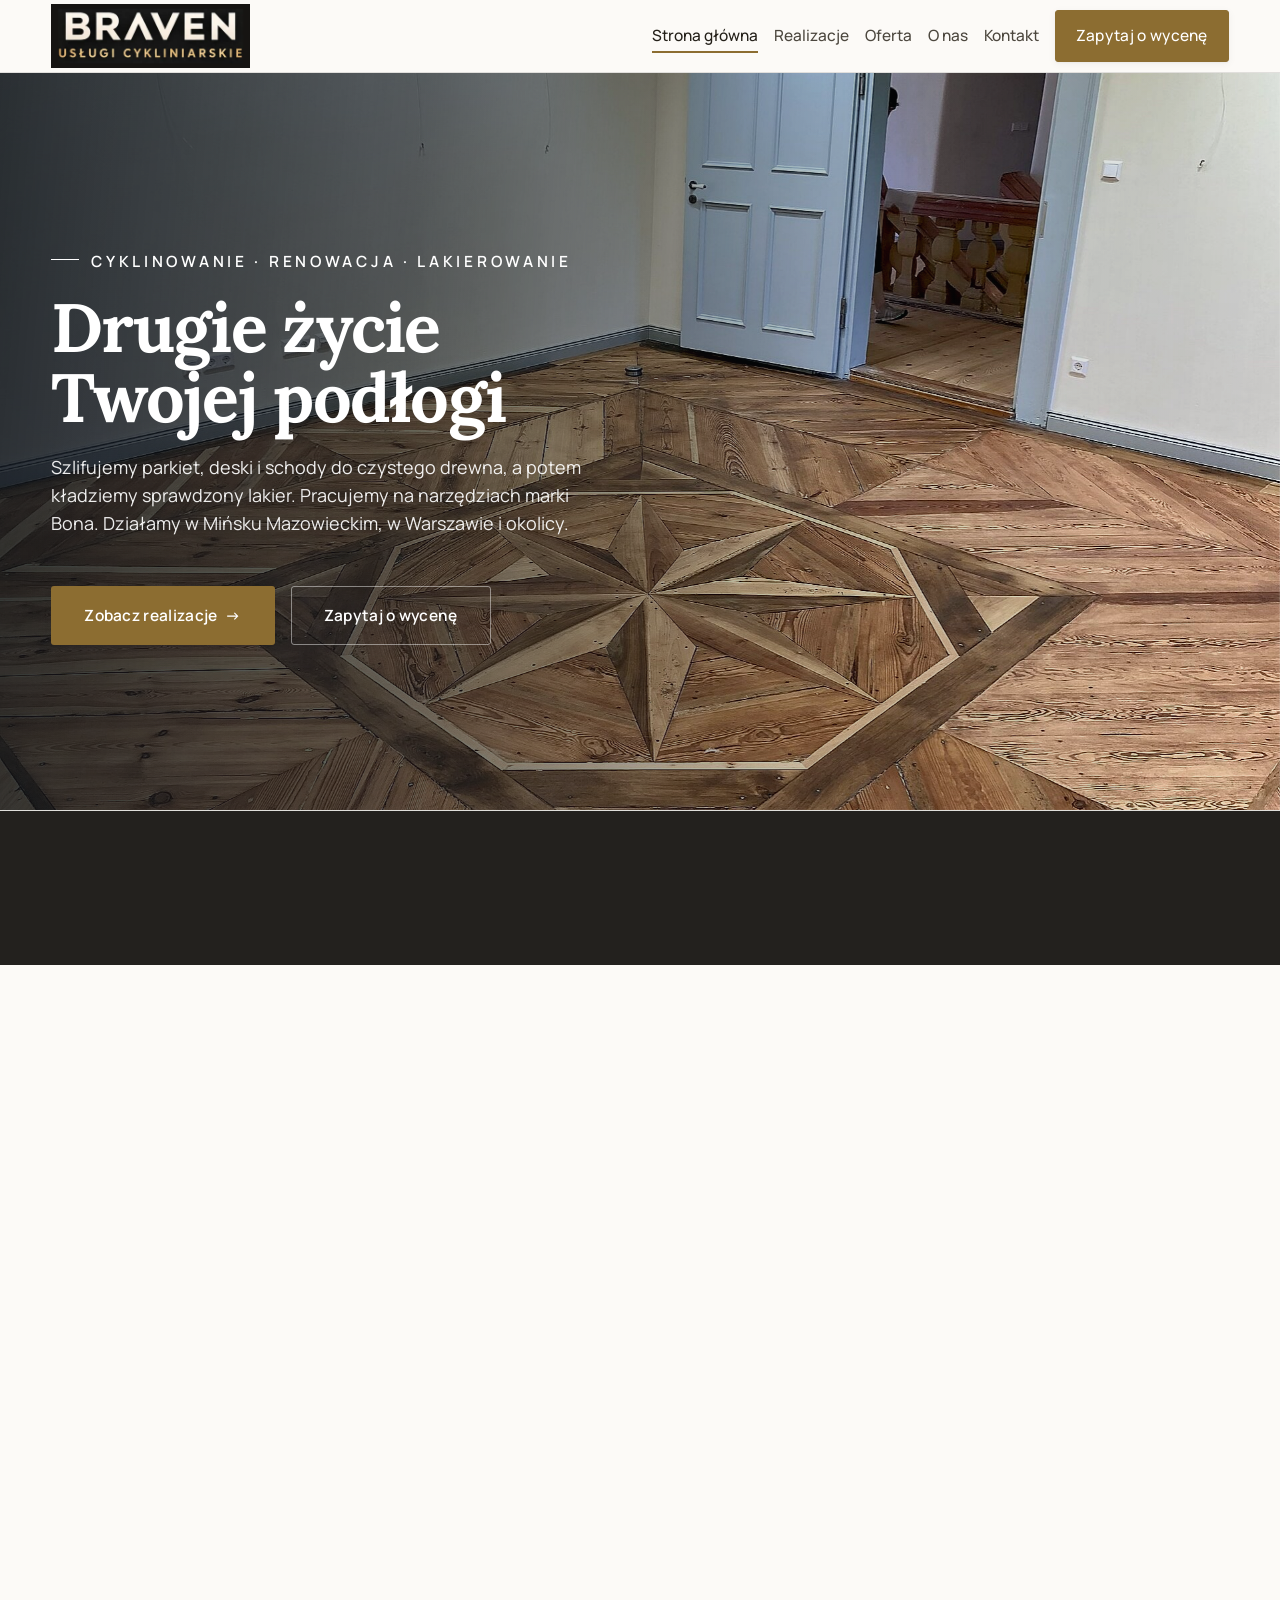
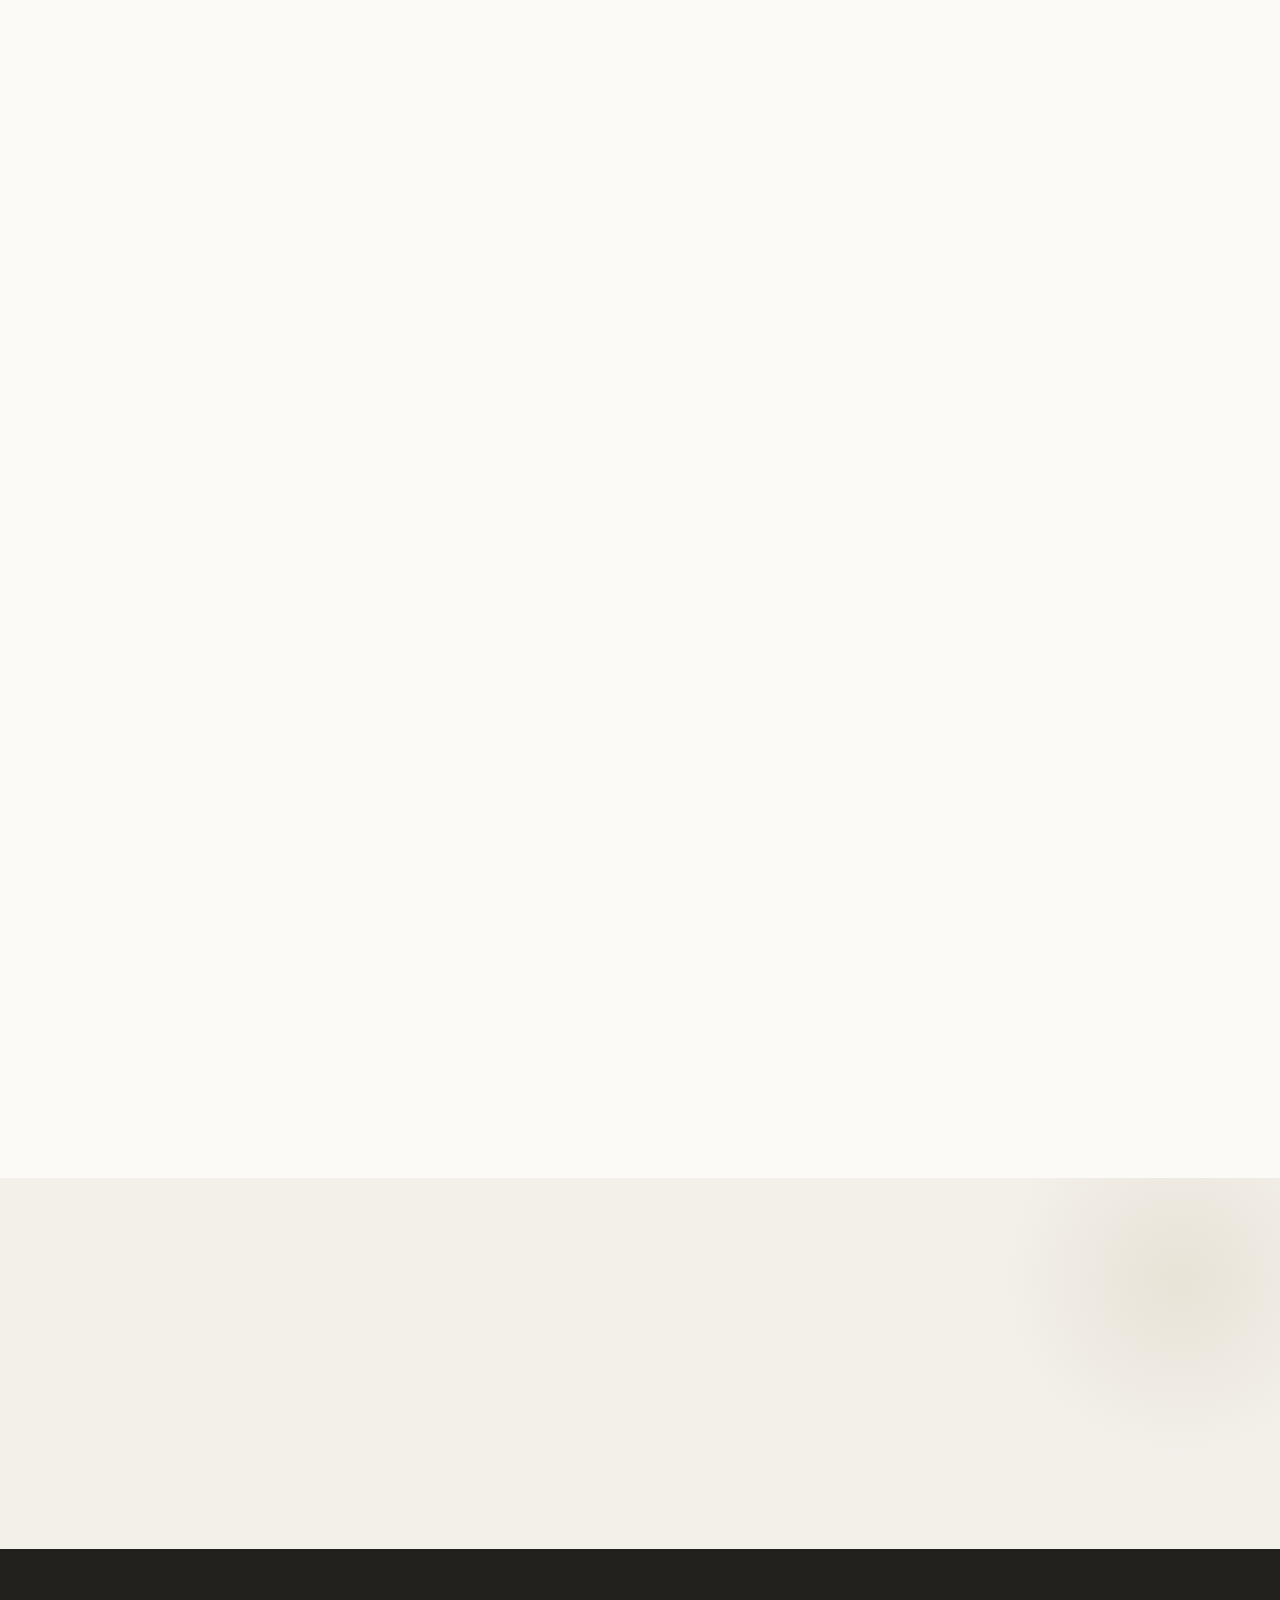
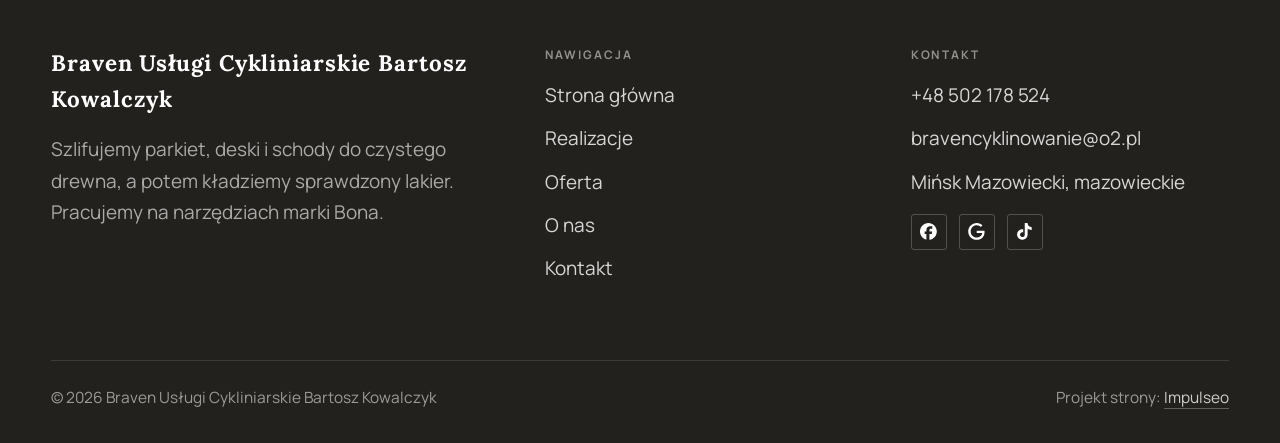
==== index.html @ dc6727ec "Strona demo: braven-uslugi-cykliniarskie-bartosz-kowalczyk" ====
<!DOCTYPE html>
<html lang="pl">
<head>
<meta charset="UTF-8">
<meta name="viewport" content="width=device-width, initial-scale=1.0">
<title>Braven Usługi Cykliniarskie Bartosz Kowalczyk - cyklinowanie i lakierowanie podłóg, Mińsk Mazowiecki</title>
<meta name="description" content="Braven Usługi Cykliniarskie: cyklinowanie, renowacja i lakierowanie podłóg, schodów, parapetów i blatów. Mińsk Mazowiecki, Warszawa i okolice. Telefon 502 178 524.">
<link rel="canonical" href="https://kris20032.github.io/braven-uslugi-cykliniarskie-bartosz-kowalczyk/">
<meta name="robots" content="noindex, nofollow">
<meta property="og:type" content="website">
<meta property="og:locale" content="pl_PL">
<meta property="og:site_name" content="Braven Usługi Cykliniarskie Bartosz Kowalczyk">
<meta property="og:title" content="Braven Usługi Cykliniarskie Bartosz Kowalczyk - cyklinowanie i lakierowanie podłóg, Mińsk Mazowiecki">
<meta property="og:description" content="Braven Usługi Cykliniarskie: cyklinowanie, renowacja i lakierowanie podłóg, schodów, parapetów i blatów. Mińsk Mazowiecki, Warszawa i okolice. Telefon 502 178 524.">
<meta property="og:url" content="https://kris20032.github.io/braven-uslugi-cykliniarskie-bartosz-kowalczyk/">
<meta property="og:image" content="https://kris20032.github.io/braven-uslugi-cykliniarskie-bartosz-kowalczyk/img/og.jpg">
<meta property="og:image:width" content="1200">
<meta property="og:image:height" content="630">
<meta name="twitter:card" content="summary_large_image">
<script type="application/ld+json">{"@context": "https://schema.org", "@type": "LocalBusiness", "name": "Braven Usługi Cykliniarskie Bartosz Kowalczyk", "url": "https://kris20032.github.io/braven-uslugi-cykliniarskie-bartosz-kowalczyk/", "telephone": "+48502178524", "image": "https://kris20032.github.io/braven-uslugi-cykliniarskie-bartosz-kowalczyk/img/og.jpg", "areaServed": "Mińsk Mazowiecki", "sameAs": ["https://www.facebook.com/p/Braven-Us%C5%82ugi-Cykliniarskie-100075323195899/", "https://www.tiktok.com/@bartoszk14", "https://www.google.com/maps/place/Braven+Us%C5%82ugi+Cykliniarskie+Bartosz+Kowalczyk/@52.1957543,21.5580618,15z/data=!4m6!3m5!1s0x471f2fbd706131d9:0x9130eac49f375d6f!8m2!3d52.1957543!4d21.5580618"]}</script>
<link rel="preconnect" href="https://fonts.googleapis.com">
<link rel="preconnect" href="https://fonts.gstatic.com" crossorigin>
<link href="https://fonts.googleapis.com/css2?family=Lora:wght@500;600;700&family=Manrope:wght@400;500;600&display=swap" rel="stylesheet">
<link rel="stylesheet" href="assets/styles.css?v=63ea531a">
</head>
<body>

<header class="nav">
  <div class="wrap nav-inner">
    <a class="brand brand-has-logo" href="index.html"><img class="brand-logo" src="img/logo.png" alt="Braven Usługi Cykliniarskie Bartosz Kowalczyk" width="856" height="275" decoding="async"></a>
    <nav class="nav-links">
      <a href="index.html" class="active" aria-current="page">Strona główna</a>
      <a href="realizacje.html">Realizacje</a>
      <a href="oferta.html">Oferta</a>
      <a href="o-nas.html">O nas</a>
      <a href="kontakt.html">Kontakt</a>
      <a href="kontakt.html" class="btn btn-accent">Zapytaj o wycenę</a>
    </nav>
    <button class="nav-toggle" aria-label="Menu"><span></span><span></span><span></span></button>
  </div>
</header>

<main>
<section class="hero-cine">
  <img src="img/hero.jpg" fetchpriority="high" data-rotate="img/g3.jpg" alt="Braven Usługi Cykliniarskie Bartosz Kowalczyk - Drugie życie Twojej podłogi" width="1920" height="1280">
  <div class="wrap">
    <div class="hero-copy">
      <span class="eyebrow">Cyklinowanie · renowacja · lakierowanie</span>
      <h1>Drugie życie Twojej podłogi</h1>
      <p class="lead">Szlifujemy parkiet, deski i schody do czystego drewna, a potem kładziemy sprawdzony lakier. Pracujemy na narzędziach marki Bona. Działamy w Mińsku Mazowieckim, w Warszawie i okolicy.</p>
      <div class="hero-actions">
        <a href="realizacje.html" class="btn btn-accent">Zobacz realizacje <span class="arr">→</span></a>
        <a href="kontakt.html" class="btn btn-ghost btn-on-dark">Zapytaj o wycenę</a>
      </div>
    </div>
  </div>
</section>
<section class="strip n-5" style="padding-block:0">
  <div class="wrap">
    <div class="item reveal"><div class="k">Narzędzia</div><div class="v">marki Bona</div></div>
    <div class="item reveal"><div class="k">Sprawdzone</div><div class="v">lakiery</div></div>
    <div class="item reveal"><div class="k">Podłogi</div><div class="v">i schody</div></div>
    <div class="item reveal"><div class="k">Parapety</div><div class="v">i blaty</div></div>
    <div class="item reveal"><div class="k">Warszawa</div><div class="v">i okolice</div></div>
  </div>
</section>
<section>
  <div class="wrap split">
    <div class="split-art reveal"><img src="img/g1.jpg" alt="Braven Usługi Cykliniarskie Bartosz Kowalczyk - realizacja" loading="lazy" width="682" height="687" decoding="async"></div>
    <div class="split-copy reveal">
      <span class="eyebrow">O nas</span>
      <h2>Cyklinowanie to nasza codzienna robota</h2>
      <p class="muted">Pod szyldem Braven Usługi Cykliniarskie Bartosz Kowalczyk jeździmy do mieszkań i domów w Mińsku Mazowieckim, Warszawie i okolicznych miejscowościach. Bierzemy zarówno małe pokoje, jak i całe piętra ze schodami.</p>
      <p class="muted">Przed startem mówimy wprost, czy drewno nadaje się do odnowienia i ile to będzie kosztować. Termin ustalamy przy zamówieniu i go pilnujemy.</p>
      <a href="o-nas.html" class="btn btn-ghost">Poznaj nas <span class="arr">→</span></a>
    </div>
  </div>
</section>
<section class="gateways-band">
  <div class="wrap">
    <div class="gateways">
      <a href="oferta.html" class="gateway reveal"><img src="img/g2.jpg" alt="Cyklinowanie podłóg" loading="lazy" width="682" height="687" decoding="async"><span class="g-ttl">Cyklinowanie podłóg</span></a>
      <a href="oferta.html" class="gateway reveal"><img src="img/g4.jpg" alt="Lakierowanie" loading="lazy" width="1600" height="1066" decoding="async"><span class="g-ttl">Lakierowanie</span></a>
      <a href="oferta.html" class="gateway reveal"><img src="img/g5.jpg" alt="Renowacja schodów" loading="lazy" width="1600" height="1066" decoding="async"><span class="g-ttl">Renowacja schodów</span></a>
    </div>
  </div>
</section>
<section class="stopklatka" aria-hidden="true">
  <div class="stk-bg" style="background-image:url(img/g6.jpg)"></div>
</section>
<section class="opinie op-fallback">
  <div class="wrap">
    <div class="head center reveal">
      <span class="eyebrow">Opinie</span>
      <h2>Co mówią klienci</h2>
      <p>Zapytaj o termin i cenę dla swojej podłogi.</p>
    </div>
  </div>
</section>
<section>
  <div class="wrap">
    <div class="head reveal">
      <span class="eyebrow">Realizacje</span>
      <h2>Drewno, które odnawiamy</h2>
      <p>Jodełka przed i po to nasza praca. Pozostałe kadry są poglądowe: takie podłogi i schody szlifujemy i lakierujemy.</p>
    </div>
    <div class="gallery">
      <div class="tile t-two3 reveal"><img src="img/g7.jpg" alt="Braven Usługi Cykliniarskie Bartosz Kowalczyk" loading="lazy" width="1566" height="1038" decoding="async"></div>
      <div class="tile t-third reveal"><img src="img/about.jpg" alt="Braven Usługi Cykliniarskie Bartosz Kowalczyk" loading="lazy" width="692" height="700" decoding="async"></div>
    </div>
    <div style="margin-top:var(--space-7)" class="reveal"><a href="realizacje.html" class="btn btn-accent">Pełna galeria <span class="arr">→</span></a></div>
  </div>
</section>
<section class="cta">
  <div class="wrap">
    <div class="reveal">
      <span class="eyebrow">Współpraca</span>
      <h2>Zacznijmy od krótkiej rozmowy.</h2>
      <p>Napisz lub zadzwoń - powiem, co i jak, bez zobowiązań.</p>
    </div>
    <div class="cta-actions reveal">
      <a href="kontakt.html" class="btn btn-light">Zapytaj o wycenę <span class="arr">→</span></a>
      <a href="tel:+48502178524" class="btn btn-ghost btn-ghost-cta">+48 502 178 524</a>
    </div>
  </div>
</section>
</main>

<footer>
  <div class="wrap">
    <div class="foot-grid">
      <div class="foot-brand">
        <div class="name">Braven Usługi Cykliniarskie Bartosz Kowalczyk</div>
        <p>Szlifujemy parkiet, deski i schody do czystego drewna, a potem kładziemy sprawdzony lakier. Pracujemy na narzędziach marki Bona.</p>
      </div>
      <div class="foot-col">
        <h4>Nawigacja</h4>
        <a href="index.html">Strona główna</a>
        <a href="realizacje.html">Realizacje</a>
        <a href="oferta.html">Oferta</a>
        <a href="o-nas.html">O nas</a>
        <a href="kontakt.html">Kontakt</a>
      </div>
      <div class="foot-col">
        <h4>Kontakt</h4>
        <a href="tel:+48502178524">+48 502 178 524</a>
        <a href="mailto:bravencyklinowanie@o2.pl">bravencyklinowanie@o2.pl</a>
        <p>Mińsk Mazowiecki, mazowieckie</p>
      <div class="foot-soc">
        <a class="soc" href="https://www.facebook.com/p/Braven-Us%C5%82ugi-Cykliniarskie-100075323195899/" target="_blank" rel="noopener" aria-label="Facebook - Braven Usługi Cykliniarskie Bartosz Kowalczyk"><svg viewBox="0 0 24 24" aria-hidden="true" focusable="false"><path d="M9.101 23.691v-7.98H6.627v-3.667h2.474v-1.58c0-4.085 1.848-5.978 5.858-5.978.401 0 .955.042 1.468.103a8.68 8.68 0 0 1 1.141.195v3.325a8.623 8.623 0 0 0-.653-.036 26.805 26.805 0 0 0-.733-.009c-.707 0-1.259.096-1.675.309a1.686 1.686 0 0 0-.679.622c-.258.42-.374.995-.374 1.752v1.297h3.919l-.386 2.103-.287 1.564h-3.246v8.245C19.396 23.238 24 18.179 24 12.044c0-6.627-5.373-12-12-12s-12 5.373-12 12c0 5.628 3.874 10.35 9.101 11.647Z" fill="currentColor"/></svg></a>
        <a class="soc" href="https://www.google.com/maps/place/Braven+Us%C5%82ugi+Cykliniarskie+Bartosz+Kowalczyk/@52.1957543,21.5580618,15z/data=!4m6!3m5!1s0x471f2fbd706131d9:0x9130eac49f375d6f!8m2!3d52.1957543!4d21.5580618" target="_blank" rel="noopener" aria-label="Google - Braven Usługi Cykliniarskie Bartosz Kowalczyk"><svg viewBox="0 0 24 24" aria-hidden="true" focusable="false"><path d="M12.48 10.92v3.28h7.84c-.24 1.84-.853 3.187-1.787 4.133-1.147 1.147-2.933 2.4-6.053 2.4-4.827 0-8.6-3.893-8.6-8.72s3.773-8.72 8.6-8.72c2.6 0 4.507 1.027 5.907 2.347l2.307-2.307C18.747 1.44 16.133 0 12.48 0 5.867 0 .307 5.387.307 12s5.56 12 12.173 12c3.573 0 6.267-1.173 8.373-3.36 2.16-2.16 2.84-5.213 2.84-7.667 0-.76-.053-1.467-.173-2.053H12.48z" fill="currentColor"/></svg></a>
        <a class="soc" href="https://www.tiktok.com/@bartoszk14" target="_blank" rel="noopener" aria-label="TikTok - Braven Usługi Cykliniarskie Bartosz Kowalczyk"><svg viewBox="0 0 24 24" aria-hidden="true" focusable="false"><path d="M12.525.02c1.31-.02 2.61-.01 3.91-.02.08 1.53.63 3.09 1.75 4.17 1.12 1.11 2.7 1.62 4.24 1.79v4.03c-1.44-.05-2.89-.35-4.2-.97-.57-.26-1.1-.59-1.62-.93-.01 2.92.01 5.84-.02 8.75-.08 1.4-.54 2.79-1.35 3.94-1.31 1.92-3.58 3.17-5.91 3.21-1.43.08-2.86-.31-4.08-1.03-2.02-1.19-3.44-3.37-3.65-5.71-.02-.5-.03-1-.01-1.49.18-1.9 1.12-3.72 2.58-4.96 1.66-1.44 3.98-2.13 6.15-1.72.02 1.48-.04 2.96-.04 4.44-.99-.32-2.15-.23-3.02.37-.63.41-1.11 1.04-1.36 1.75-.21.51-.15 1.07-.14 1.61.24 1.64 1.82 3.02 3.5 2.87 1.12-.01 2.19-.66 2.77-1.61.19-.33.4-.67.41-1.06.1-1.79.06-3.57.07-5.36.01-4.03-.01-8.05.02-12.07z" fill="currentColor"/></svg></a>
      </div>
      </div>
    </div>
    <div class="foot-bot">
      <span>© 2026 Braven Usługi Cykliniarskie Bartosz Kowalczyk</span>
      <span>Projekt strony: <a class="foot-credit" href="https://impulseo.pl" target="_blank" rel="noopener">Impulseo</a></span>
    </div>
  </div>
</footer>
<div class="sticky-reserve"><a class="sr-book" href="kontakt.html">Zapytaj o wycenę</a><a class="sr-call" href="tel:+48502178524" aria-label="Zadzwoń"><svg class="ico-tel" width="16" height="16" viewBox="0 0 24 24" fill="none" aria-hidden="true"><path d="M6.6 10.8a15.5 15.5 0 0 0 6.6 6.6l2.2-2.2a1 1 0 0 1 1-.24 11.4 11.4 0 0 0 3.6.58 1 1 0 0 1 1 1V20a1 1 0 0 1-1 1A17 17 0 0 1 3 4a1 1 0 0 1 1-1h3.5a1 1 0 0 1 1 1c0 1.25.2 2.46.58 3.6a1 1 0 0 1-.25 1l-2.23 2.2Z" fill="currentColor"/></svg></a></div>
<div class="demo-wazne" data-do="2026-11-23" data-cykl="3" hidden><svg class="dw-ico" width="13" height="13" viewBox="0 0 24 24" fill="none" aria-hidden="true"><circle cx="12" cy="12" r="8.6" stroke="currentColor" stroke-width="1.8"/><path d="M12 7.2V12l3.3 2" stroke="currentColor" stroke-width="1.8" stroke-linecap="round"/></svg><span class="dw-txt"></span></div>

<script src="assets/main.js"></script>
</body>
</html>
---- assets/styles.css ----
/* ============================================================
   STOLBASZ — premium, architektoniczny B2B fit-out
   Jasna paleta, zero brązu. System wg premium-web-craft.
   Projekt strony: Impulseo (impulseo.pl)
   ============================================================ */

:root{
  /* PALETA — jasna, architektoniczna, chłodna */
  --paper:#F3F1EC;          /* główne tło */
  --paper-2:#E6E3DB;        /* sekcje alternatywne (chłodny jasny szary) */
  --paper-3:#E6E3DB;        /* delikatne wypełnienia */
  --ink:#23211E;            /* tekst główny — chłodny grafit */
  --ink-soft:#43403A;       /* nagłówki drugorzędne */
  --muted:#87837A;          /* tekst poboczny */
  --line:rgba(35,33,30,.12);/* hairline */
  --accent:#8A6B3C;         /* stonowany petrol-slate — jedyny akcent */
  --accent-d:#6E5430;
  --accent-soft:rgba(138,107,60,.10);
  --dark:#23211E;           /* sekcje ciemne (stopka/CTA) */

  /* HOVER ZDJĘĆ — JEDEN standard dla całego silnika (decyzja K. 04.08.2026, artefakt z wariantami).
     AKTUALNE (K.+Szymon 09.08.2026, wybór z artefaktu 6 wariantów): zoom 1.05 przy 1.4s -
     przy tak długim czasie mocniejszy kadr NIE skacze, tylko „oddycha". Poprzedni standard
     (1.02 / .55s z 04.08) odbierany jako dynamiczny i szybki.
     Spoczynek lekko przygaszony, ale TYLKO tam, gdzie jest mysz (@media hover:hover) —
     na telefonie zdjęcia zostają w pełnej jasności. */
  --img-zoom:1.05;                   /* K.+Szymon 09.08: wariant F z artefaktu porównawczego */
  --img-rest:brightness(.95) saturate(.99);
  --img-hot:brightness(1.06) saturate(1.05);
  --img-dur:1.4s;                    /* K.+Szymon 09.08 (wariant F): powoli = elegancko */
  --img-ease:cubic-bezier(.16,.84,.44,1);  /* miękki ogon, efekt „oddychania" */

  /* ODSTĘPY — skala 4/8 */
  --space-1:4px; --space-2:8px; --space-3:12px; --space-4:16px; --space-5:24px;
  --space-6:32px; --space-7:48px; --space-8:64px; --space-9:96px; --space-10:128px;

  /* TYPOGRAFIA — fluid clamp() (skala podbita 16.07.2026: większe, czytelniejsze litery — uwaga Adama) */
  --text-sm:clamp(.9rem,.87rem + .12vw,1rem);
  --text-base:clamp(1.08rem,1.04rem + .18vw,1.2rem);
  --text-lg:clamp(1.24rem,1.15rem + .34vw,1.44rem);
  --text-h3:clamp(1.34rem,1.22rem + .55vw,1.66rem);
  --text-h2:clamp(2.1rem,1.66rem + 2.1vw,3.1rem);
  --text-h1:clamp(2.9rem,2.1rem + 4vw,5.1rem);

  /* PROMIENIE — architektoniczne, raczej ostre */
  --r-sm:3px; --r-md:6px; --r-lg:10px;

  /* RUCH */
  --ease:cubic-bezier(.25,.46,.45,.94); --dur:.24s;

  /* CIENIE — miękkie, warstwowe */
  --sh-sm:0 1px 2px rgba(16,24,32,.04), 0 2px 8px rgba(16,24,32,.05);
  --sh-md:0 2px 6px rgba(16,24,32,.05), 0 12px 28px -8px rgba(16,24,32,.12);
  --sh-lg:0 6px 14px rgba(16,24,32,.07), 0 26px 56px -18px rgba(16,24,32,.22);

  --hairline:1px solid var(--line);

  --font-display:'Lora',serif;
  --font-body:'Manrope',sans-serif;
}

*{box-sizing:border-box;margin:0;padding:0}
html{scroll-behavior:smooth}
body{
  font-family:var(--font-body);
  font-size:var(--text-base);
  line-height:1.65;
  color:var(--ink);
  background:var(--paper);
  -webkit-font-smoothing:antialiased;
  text-rendering:optimizeLegibility;
}
img{max-width:100%;height:auto;display:block}  /* height:auto = width/height z atrybutów trzyma proporcje (TOP#12) */
a{color:inherit;text-decoration:none}

.wrap{width:min(92%,1180px);margin-inline:auto}
section{padding-block:clamp(52px,6.5vw,96px)}

h1,h2,h3{font-family:var(--font-display);font-weight:700;line-height:1.08;letter-spacing:-.02em;color:var(--ink)}
h1{font-size:var(--text-h1);letter-spacing:-.035em}
h2{font-size:var(--text-h2);letter-spacing:-.025em}
h3{font-size:var(--text-h3)}
/* MIARA — długość wiersza. WCAG 2.2 SC 1.4.8: max 80 znaków; Butterick: 45–90.
   68ch daje realnie 72–78 znaków polskiego tekstu, czyli z zapasem pod granicą.
   Wcześniej limit miał TYLKO <p> — <li>, <blockquote> i <dd> nie miały żadnego,
   i to jedyny powód, dla którego 23 bloki na dwóch oddanych stronach jadą po
   83–106 znaków w wierszu (pomiar 07.08.2026, bramka `miara`).
   ⚠️ Listy i definicje ograniczamy TYLKO bez klasy: `ul`/`ol` z klasą to u nas
   układ (siatki kafli, menu), a nie tekst ciągły — tam miarę wyznacza układ. */
/* 60ch, nie 68ch (K. 10.08): po zmianie fontów na węższe kroje (DM Sans i spółka)
   w 68ch mieściło się ~90 znaków - bramka pikselowa słusznie zgłaszała przekroczenie
   granicy 80. Pomiar na żywej przeglądarce: 60ch = 90 znaków, 53ch = ~78 znaków, czyli normę WCAG 1.4.8. */
:root{ --miara:53ch }
p{max-width:min(100%,var(--miara))}
blockquote,
ul:not([class])>li, ol:not([class])>li,
dl:not([class])>dd{max-width:min(100%,var(--miara))}

/* ⚠️ Świadomie BEZ wyjątku `.tile p,.card p,.svc p{max-width:none}`, choć nasuwa się sam:
   te akapity BYŁY już ograniczone (stare `p{max-width:65ch}`), więc „wyjątek" nie odblokowałby
   niczego nowego — tylko ROZLUŹNIŁ stan sprzed zmiany na wszystkich demach naraz.
   `figcaption` żadna z reguł wyżej nie dotyczy, więc też nie potrzebuje zwolnienia. */

/* ŁAMANIE. `balance` wyrównuje długości wierszy w nagłówku, `pretty` pilnuje ostatniego
   wiersza akapitu, żeby nie został w nim jeden wyraz. Obsługiwane od Chrome 117 /
   Safari 17.5; starsze przeglądarki po prostu ignorują tę własność.
   `text-wrap:pretty` nie występowało dotąd ANI RAZ w silniku ani w repo klientów. */
h1,h2,h3,.lead,.lede{text-wrap:balance}
p,li,blockquote,dd{text-wrap:pretty}

.eyebrow{
  font-family:var(--font-body);
  font-size:var(--text-sm);
  font-weight:600;
  letter-spacing:.18em;
  text-transform:uppercase;
  color:var(--accent);
  display:inline-flex;align-items:center;gap:var(--space-3);
}
/* flex:none + margin-top = kreska trzyma się PIERWSZEJ linii. Wcześniej align-items:center
   centrowało ją względem całego bloku i przy zawinięciu (długi kicker typu
   „…WNĘTRZ · LESZNO · OD 2019") druga linia lądowała z brzydkim wcięciem. */
.eyebrow{align-items:flex-start}
.eyebrow>*,.eyebrow{text-wrap:balance}   /* dlugi kicker lamal sie na sierote typu samo „2019" w drugiej linii */
.eyebrow::before{content:"";width:28px;height:1px;background:var(--accent);display:inline-block;flex:none;margin-top:.62em}

.muted{color:var(--muted)}
.lead{font-size:var(--text-lg);line-height:1.55;color:var(--ink-soft);max-width:50ch}

/* ---------- BUTTONS ---------- */
.btn{
  display:inline-flex;align-items:center;gap:var(--space-2);
  font-weight:600;font-size:var(--text-sm);letter-spacing:.02em;
  padding:var(--space-4) var(--space-6);
  border-radius:var(--r-sm);
  transition:transform var(--dur) var(--ease),box-shadow var(--dur) var(--ease),background var(--dur) var(--ease);
  cursor:pointer;border:1px solid transparent;
}
.btn-accent{background:var(--accent);color:#fff;box-shadow:var(--sh-sm)}
.btn-accent:hover{background:var(--accent-d);transform:translateY(-2px);box-shadow:var(--sh-md)}
.btn-accent:active{transform:translateY(0);box-shadow:var(--sh-sm)}
.btn-ghost{background:transparent;color:var(--ink);border-color:var(--line)}
.btn-ghost:hover{border-color:var(--accent);color:var(--accent);transform:translateY(-2px)}
.btn-light{background:#fff;color:var(--ink);box-shadow:var(--sh-sm)}
.btn-light:hover{transform:translateY(-2px);box-shadow:var(--sh-md)}
.btn .arr{transition:transform var(--dur) var(--ease)}
.btn:hover .arr{transform:translateX(4px)}

/* ---------- NAV ---------- */
.nav{
  position:sticky;top:0;z-index:50;
  background:color-mix(in srgb,var(--paper) 88%,transparent);
  backdrop-filter:saturate(140%) blur(10px);
  border-bottom:var(--hairline);
}
.nav-inner{display:flex;align-items:center;justify-content:space-between;gap:var(--space-5);height:72px}
/* ANTY-NACHODZENIE (K. 05.08.2026): długa nazwa firmy + przycisk z pełnym numerem nie mieściły się w pasku
   i flex ściskał linki PONIŻEJ ich treści - "Kontakt" wchodził na ramkę "Zadzwoń +48 ...". Teraz ustępuje
   nazwa marki (skrót wielokropkiem), a menu i przycisk nigdy się nie kurczą ani nie zachodzą na siebie. */
.brand{display:flex;flex-direction:column;line-height:1;min-width:0;flex:0 1 auto}
.brand .name{font-family:var(--font-display);font-weight:800;font-size:1.35rem;letter-spacing:.04em;white-space:nowrap;overflow:hidden;text-overflow:ellipsis}
.brand .sub{font-size:.62rem;letter-spacing:.34em;text-transform:uppercase;color:var(--muted);margin-top:5px;white-space:nowrap;overflow:hidden;text-overflow:ellipsis}
.nav-links{display:flex;align-items:center;gap:var(--space-6);flex:0 0 auto}
.nav-links a{font-size:var(--text-sm);font-weight:500;color:var(--ink-soft);position:relative;padding-block:4px;white-space:nowrap;transition:color var(--dur) var(--ease)}
.nav-links a::after{content:"";position:absolute;left:0;bottom:0;width:0;height:1.5px;background:var(--accent);transition:width var(--dur) var(--ease)}
.nav-links a:hover,.nav-links a.active{color:var(--ink)}
.nav-links a:hover::after,.nav-links a.active::after{width:100%}
.nav-links .btn{padding:var(--space-2) var(--space-5)}
/* przyciski w nav: właściwy kolor (przebij .nav-links a) + bez podkreślenia */
.nav-links a.btn-accent{color:#fff}
.nav-links a.btn-ghost,.nav-links a.btn-light{color:var(--ink)}
/* CTA w pasku: NIE podkreślenie spod linków menu, ale ten sam przelatujący błysk,
   co na wszystkich innych przyciskach (zgłoszenie K. 13.08.2026 - „na hero jest efekt
   światła przechodzącego przez przycisk, na navbarze go nie ma, a mają być identyczne").
   Reguła `.nav-links a::after` jest silniejsza od `.btn::after`, więc trzeba jej
   geometrię wyzerować i wpisać połysk z nazwy - samo `display:none` gasiło efekt. */
.nav-links a.btn::after{
  display:block;content:"";position:absolute;inset:0;z-index:-1;pointer-events:none;
  width:auto;height:auto;border-radius:inherit;   /* kasuje geometrię podkreślenia (width:0;height:1.5px) */
  background:linear-gradient(100deg,transparent 32%,rgba(255,255,255,.20) 50%,transparent 68%);
  translate:-120% 0}
@media (prefers-reduced-motion:no-preference){
  .nav-links a.btn:hover::after{translate:120% 0;transition:translate .75s var(--mt-ease,cubic-bezier(.16,.84,.44,1))}
}
.nav-toggle{display:none;background:none;border:none;cursor:pointer;flex-direction:column;gap:5px;padding:8px}
.nav-toggle span{width:24px;height:2px;background:var(--ink);transition:var(--dur)}
/* Ciasny zakres MIĘDZY menu mobilnym a pełnym pulpitem: zbijamy odstępy i nazwę marki,
   żeby wszystko zmieściło się naturalnie, zanim w ogóle dojdzie do skracania wielokropkiem. */
@media(max-width:1280px) and (min-width:921px){
  .nav-links{gap:var(--space-4)}
  .nav-links .btn{padding:var(--space-2) var(--space-4)}
  .brand .name{font-size:1.15rem}
}

/* ---------- HERO (split) ---------- */
.hero{position:relative;overflow:hidden;border-bottom:var(--hairline)}
.hero-grid{display:grid;grid-template-columns:1.05fr .95fr;gap:clamp(24px,4vw,60px);align-items:center;
  padding-block:clamp(36px,4.5vw,64px)}
.hero-copy .eyebrow{margin-bottom:var(--space-5)}
.hero-copy h1{margin-bottom:var(--space-5)}
.hero-copy .lead{margin-bottom:var(--space-7)}
.hero-actions{display:flex;flex-wrap:wrap;gap:var(--space-4)}
.hero-art{position:relative;aspect-ratio:4/3;border-radius:var(--r-lg);overflow:hidden;box-shadow:var(--sh-lg)}
.hero-art img{width:100%;height:100%;object-fit:cover}
.hero-art::after{content:"";position:absolute;inset:0;background:linear-gradient(180deg,transparent 55%,rgba(18,24,28,.28))}
.hero-badge{position:absolute;left:var(--space-5);bottom:var(--space-5);z-index:2;
  background:rgba(252,252,251,.94);backdrop-filter:blur(4px);
  border-radius:var(--r-md);padding:var(--space-4) var(--space-5);box-shadow:var(--sh-md);max-width:78%}
.hero-badge strong{display:block;font-family:var(--font-display);font-size:1rem;letter-spacing:-.01em}
.hero-badge span{font-size:var(--text-sm);color:var(--muted)}

/* ---------- HERO duży / kinowy (strona główna) ---------- */
.hero-cine{position:relative;min-height:clamp(560px,82vh,840px);min-height:clamp(560px,82svh,840px);display:flex;align-items:center;overflow:hidden;border-bottom:var(--hairline)}
.hero-cine>img{position:absolute;inset:0;width:100%;height:100%;object-fit:cover;z-index:0}
.hero-cine::after{content:"";position:absolute;inset:0;z-index:1;
  background:linear-gradient(95deg,rgba(13,18,23,.86) 0%,rgba(13,18,23,.64) 32%,rgba(13,18,23,.24) 62%,rgba(13,18,23,.04) 100%)}
.hero-cine .wrap{position:relative;z-index:2;padding-block:var(--space-8)}
.hero-cine .hero-copy{max-width:660px}
.hero-cine .eyebrow{color:#fff;margin-bottom:var(--space-5)}
.hero-cine .eyebrow::before{background:#fff}
.hero-cine h1{color:#fff;margin-bottom:var(--space-5);font-size:clamp(2.9rem,2rem + 4.4vw,5.2rem);text-wrap:balance}
.hero-cine .lead{color:rgba(255,255,255,.92);max-width:48ch;margin-bottom:var(--space-7)}
.hero-cine .hero-actions{display:flex;flex-wrap:wrap;gap:var(--space-4)}
/* NISKIE OKNO (laptop z dokiem i paskami przeglądarki ma ~700-780 px wysokości widoku):
   H1 do 5.2rem + długi lead nie mieściły się i przyciski wypadały POD krawędź ekranu -
   klient widział stronę bez ani jednego CTA. Skalujemy w dół, zamiast przycinać treść. */
@media(min-width:821px) and (max-height:820px){
  .hero-cine{min-height:clamp(520px,94svh,780px)}
  .hero-cine .wrap{padding-block:var(--space-6)}
  .hero-cine h1{font-size:clamp(2.2rem,1.5rem + 2.6vw,3.6rem);margin-bottom:var(--space-4)}
  .hero-cine .eyebrow{margin-bottom:var(--space-4)}
  .hero-cine .lead{margin-bottom:var(--space-5);max-width:44ch}
}
@media(max-width:680px){
  .hero-cine{min-height:clamp(520px,76vh,640px);min-height:clamp(520px,76svh,640px);align-items:flex-end}
  .hero-cine::after{background:linear-gradient(0deg,rgba(13,18,23,.9) 6%,rgba(13,18,23,.45) 55%,rgba(13,18,23,.25) 100%)}
  .hero-cine .wrap{padding-bottom:var(--space-9)}
  /* TELEFON (~90% oglądających): lead potrafił zająć 8 linii i zepchnąć CTA poza pierwszy ekran.
     Zwężamy interlinię i skalę - treści nie ucinamy, bo to ona sprzedaje. */
  .hero-cine .lead{font-size:.98rem;line-height:1.5;margin-bottom:var(--space-5)}
  .hero-cine .eyebrow{font-size:.72rem;letter-spacing:.13em;margin-bottom:var(--space-4)}
  .hero-cine .eyebrow::before{width:20px}
  .hero-cine h1{margin-bottom:var(--space-4)}
}

/* full-bleed hero variant (podstrony) */
.pagehead{position:relative;min-height:46vh;min-height:46svh;display:flex;align-items:flex-end;overflow:hidden;border-bottom:var(--hairline)}
.pagehead img{position:absolute;inset:0;width:100%;height:100%;object-fit:cover}
/* 10.08.2026 (decyzja K.): mocniejsze przyciemnienie + cień pod tekstem. Bramka mierzyła na
   nagłówkach podstron 3,38-3,43:1 przy wymaganych 4,5 — jasne zdjęcie (hala, śnieg, niebo)
   podchodziło pod biały tekst. Zdjęcia klientów są różne, więc kontrast musi dawać WARSTWA,
   a nie szczęśliwy dobór kadru. */
.pagehead::after{content:"";position:absolute;inset:0;background:linear-gradient(180deg,rgba(18,24,28,.40),rgba(18,24,28,.76))}
.pagehead .wrap{position:relative;z-index:2;padding-block:var(--space-9);color:#fff}
.pagehead h1{color:#fff;max-width:18ch;text-shadow:0 2px 16px rgba(0,0,0,.55)}
.pagehead .eyebrow{color:#fff}
.pagehead .eyebrow::before{background:#fff}
.pagehead p{color:rgba(255,255,255,.92);margin-top:var(--space-4);max-width:54ch;text-shadow:0 1px 12px rgba(0,0,0,.5)}

/* ---------- STRIP (pasek skrótów / liczby) ---------- */
.strip{background:var(--dark);color:#fff}
/* PASEK HASEŁ — standard 04.08.2026 (decyzja K.): 5 haseł w JEDNYM rzędzie, tekst WYŚRODKOWANY,
   węższe marginesy boczne niż reszta strony (pasek ma iść szerzej), równe wysokości kolumn. */
.strip .wrap{width:min(96%,1440px);display:grid;grid-template-columns:repeat(5,1fr);
  gap:var(--space-5);padding-block:var(--space-7);align-items:stretch}
.strip .item .k{font-family:var(--font-display);font-size:clamp(1.05rem,.82rem + .85vw,1.55rem);
  font-weight:800;letter-spacing:-.02em;color:#fff;line-height:1.18;text-wrap:balance}
.strip .item .v{font-size:var(--text-sm);color:rgba(255,255,255,.66);margin-top:var(--space-2);line-height:1.4}
.strip .item{border-left:2px solid var(--accent);padding-inline:var(--space-4);
  text-align:center;display:flex;flex-direction:column;justify-content:center}
/* liczba kolumn = liczba haseł, żeby ostatnie nie zostawało samo w drugim rzędzie.
   Klasę n-N nadaje multipage.py; domyślnie (bez klasy) pasek jest 5-kolumnowy. */
.strip.n-2 .wrap{grid-template-columns:repeat(2,1fr)}
.strip.n-3 .wrap{grid-template-columns:repeat(3,1fr)}
.strip.n-4 .wrap{grid-template-columns:repeat(4,1fr);gap:var(--space-6)}
.strip.n-4 .item .k{font-size:clamp(1.3rem,1rem + 1.1vw,2rem)}
.strip.n-6 .wrap{grid-template-columns:repeat(6,1fr);gap:var(--space-4)}
.strip.n-6 .item .k{font-size:clamp(.98rem,.8rem + .7vw,1.35rem)}
/* równe łamanie: zamiast "długa linia + jedno słowo" obie linie zbliżonej długości */
.strip .item .k{text-wrap:balance}

/* ---------- SECTION HEAD ---------- */
.head{max-width:48rem;margin-bottom:var(--space-8)}
.head.center{margin-inline:auto;text-align:center}
.head .eyebrow{margin-bottom:var(--space-4)}
.head h2{margin-bottom:var(--space-4)}
.head p{color:var(--muted);font-size:var(--text-lg);line-height:1.55}
.head.center p{margin-inline:auto}

/* ---------- INTRO SPLIT ---------- */
.split{display:grid;grid-template-columns:.92fr 1.08fr;gap:clamp(28px,5vw,80px);align-items:center}
.split.rev{grid-template-columns:1.08fr .92fr}
.split.rev .split-art{order:-1}
.split-art{position:relative;aspect-ratio:5/4;border-radius:var(--r-lg);overflow:hidden;box-shadow:var(--sh-lg)}
.split-art img{width:100%;height:100%;object-fit:cover}
.split-copy h2{margin-bottom:var(--space-5)}
.split-copy p+p{margin-top:var(--space-4)}
.split-copy .btn{margin-top:var(--space-6)}

/* ---------- SERVICES (zakres) ---------- */
.svc-grid{display:grid;grid-template-columns:repeat(auto-fit,minmax(280px,1fr));gap:var(--space-5)}
.svc{background:#fff;border:var(--hairline);border-radius:var(--r-md);padding:var(--space-7) var(--space-6);
  transition:transform var(--dur) var(--ease),box-shadow var(--dur) var(--ease),border-color var(--dur) var(--ease);
  position:relative;overflow:hidden}
.svc::before{content:"";position:absolute;left:0;top:0;width:3px;height:0;background:var(--accent);transition:height var(--dur) var(--ease)}
.svc:hover{transform:translateY(-4px);box-shadow:var(--sh-md);border-color:transparent}
.svc:hover::before{height:100%}
.svc .ic{font-family:var(--font-display);font-size:.8rem;font-weight:700;letter-spacing:.12em;color:var(--accent);margin-bottom:var(--space-4)}
.svc h3{margin-bottom:var(--space-3);font-size:1.22rem}
.svc p{color:var(--muted);font-size:var(--text-base);line-height:1.6}

/* big detailed service rows */
.svc-row{display:grid;grid-template-columns:.8fr 1.2fr;gap:clamp(20px,4vw,60px);align-items:center;padding-block:var(--space-8)}
.svc-row+.svc-row{border-top:var(--hairline)}
.svc-row.rev{grid-template-columns:1.2fr .8fr}
/* Naprzemienny układ wierszy oferty: co drugi wiersz ma zdjęcie po PRAWEJ.
   Było `order:-1` — martwy kod, bo zdjęcie i tak jest pierwszym dzieckiem w HTML,
   więc wszystkie wiersze wyglądały identycznie (zdjęcie zawsze z lewej), a `rev`
   zmieniało tylko szerokość kolumn. Znalezione 29.07.2026 przy różnicowaniu kierunków
   animacji (pomiar pozycji: art.mid 390/502 przy row.mid 756 — zawsze lewa strona). */
.svc-row.rev .svc-row-art{order:2}
.svc-row-art{aspect-ratio:4/3;border-radius:var(--r-md);overflow:hidden;box-shadow:var(--sh-md)}
.svc-row-art img{width:100%;height:100%;object-fit:cover}
.svc-row h3{font-size:1.5rem;margin-bottom:var(--space-4)}
.svc-row .num{font-family:var(--font-display);font-size:.85rem;font-weight:700;letter-spacing:.14em;color:var(--accent);display:block;margin-bottom:var(--space-3)}
.svc-row ul{list-style:none;margin-top:var(--space-4);display:flex;flex-direction:column;gap:var(--space-2)}
.svc-row li{position:relative;padding-left:var(--space-5);color:var(--muted);font-size:var(--text-base)}
.svc-row li::before{content:"";position:absolute;left:0;top:.62em;width:8px;height:1px;background:var(--accent)}

/* ---------- GALLERY (realizacje) ---------- */
.gallery{display:grid;grid-template-columns:repeat(12,1fr);gap:var(--space-4);grid-auto-rows:200px}
/* GALERIA MASONRY — pionowe zdjęcia (portrety beauty/wellness) bez przycinania: kolumny, height auto */
.gallery-masonry{column-count:3;column-gap:var(--space-4)}
@media(max-width:900px){.gallery-masonry{column-count:2}}
@media(max-width:560px){.gallery-masonry{column-count:1}}
.gallery-masonry .m-tile{break-inside:avoid;margin:0 0 var(--space-4);padding:0;position:relative;overflow:hidden;border-radius:var(--r-md);border:1px solid var(--line)}
.gallery-masonry .m-tile img{width:100%;height:auto;display:block}
.gallery-masonry .m-tile .cap{position:absolute;left:0;right:0;bottom:0;padding:var(--space-4);color:#fff;background:linear-gradient(0deg,rgba(0,0,0,.55),transparent);font-size:var(--text-sm)}
.gallery-masonry .m-tile .cap small{display:block;font-weight:400;opacity:.78;letter-spacing:.04em;text-transform:uppercase;font-size:.66rem;margin-top:3px}
.tile{position:relative;overflow:hidden;border-radius:var(--r-md);box-shadow:var(--sh-sm);
  transition:transform var(--dur) var(--ease),box-shadow var(--dur) var(--ease)}
.tile img{width:100%;height:100%;object-fit:cover;
  transition:transform var(--img-dur) var(--img-ease),filter var(--img-dur) var(--img-ease)}
.tile:hover{box-shadow:var(--sh-md)}
.tile .cap{position:absolute;left:0;right:0;bottom:0;padding:var(--space-5) var(--space-4) var(--space-4);
  /* mocniejszy spad + cien pod tekstem: na JASNYCH zdjeciach klienta (biale fronty, sciany)
     slaby gradient dawal kontrast ~1.5:1 zamiast wymaganych 3.6:1 (bramka wygladu, 10.08.2026) */
  background:linear-gradient(transparent 10%,rgba(18,24,28,.55) 40%,rgba(18,24,28,.88) 68%,rgba(18,24,28,.99));color:#fff;
  text-shadow:0 1px 2px rgba(0,0,0,.85),0 2px 10px rgba(0,0,0,.55);
  font-size:var(--text-sm);font-weight:600;letter-spacing:.01em;
  opacity:0;transform:translateY(8px);transition:var(--dur) var(--ease)}
.tile:hover .cap{opacity:1;transform:translateY(0)}
.tile .cap small{display:block;font-weight:400;opacity:.78;letter-spacing:.04em;text-transform:uppercase;font-size:.66rem;margin-top:3px}
/* bento spans */
.t-wide{grid-column:span 6}
.t-tall{grid-column:span 6;grid-row:span 2}
.t-std{grid-column:span 6}
.t-third{grid-column:span 4}
.t-two3{grid-column:span 8}

/* ---------- TRUST / WIARYGODNOŚĆ ---------- */
.trust{background:var(--paper-2)}
.trust-grid{display:grid;grid-template-columns:repeat(auto-fit,minmax(240px,1fr));gap:var(--space-5);margin-top:var(--space-7)}
.trust-card{background:#fff;border-radius:var(--r-md);padding:var(--space-7) var(--space-6);box-shadow:var(--sh-sm);border-top:3px solid var(--accent)}
.trust-card .big{font-family:var(--font-display);font-size:clamp(1.8rem,1.3rem + 1.6vw,2.6rem);font-weight:800;letter-spacing:-.02em;color:var(--ink);line-height:1}
.trust-card h3{font-size:1.12rem;margin:var(--space-3) 0 var(--space-2)}
.trust-card p{color:var(--muted);font-size:var(--text-base);line-height:1.55}

/* ---------- CTA band ---------- */
.cta{background:var(--dark);color:#fff;position:relative;overflow:hidden}
/* telefon w CTA: na ciemnym tle biały (domyślnie), rodziny z JASNYM tłem CTA
   nadpisują to u siebie - wcześniej kolor siedział w stylu inline i wygrywał z rodziną. */
.cta .btn-ghost-cta{color:#fff;border-color:rgba(255,255,255,.3)}
.cta .wrap{display:grid;grid-template-columns:1.4fr .6fr;gap:var(--space-7);align-items:center;position:relative;z-index:2}
.cta h2{color:#fff;max-width:20ch}
.cta p{color:rgba(255,255,255,.74);margin-top:var(--space-4)}
.cta-actions{display:flex;flex-direction:column;gap:var(--space-3);align-items:flex-start}
.cta::before{content:"";position:absolute;right:-80px;top:-80px;width:360px;height:360px;border-radius:50%;
  background:radial-gradient(circle,var(--accent-soft),transparent 70%)}

/* ---------- CONTACT ---------- */
.contact-grid{display:grid;grid-template-columns:.85fr 1.15fr;gap:clamp(28px,4vw,56px);align-items:start}
.info-list{display:flex;flex-direction:column;gap:var(--space-2)}
.info-row{display:flex;gap:var(--space-4);align-items:flex-start;padding-block:var(--space-4);border-bottom:var(--hairline)}
.info-row .ic{flex:none;width:42px;height:42px;display:grid;place-items:center;border-radius:50%;
  background:var(--accent-soft);color:var(--accent);font-size:1.05rem}
.info-row .lbl{font-size:.72rem;letter-spacing:.14em;text-transform:uppercase;color:var(--muted)}
.info-row .val{font-weight:600;font-size:var(--text-base);margin-top:2px}
.info-row a.val:hover{color:var(--accent)}
.map{border:none;border-radius:var(--r-lg);box-shadow:var(--sh-md);width:100%;height:100%;min-height:380px;filter:grayscale(.2) contrast(1.02)}
.form{background:#fff;border:var(--hairline);border-radius:var(--r-lg);padding:clamp(24px,3vw,40px);box-shadow:var(--sh-sm)}
.form .fld{margin-bottom:var(--space-5)}
.form label{display:block;font-size:var(--text-sm);font-weight:600;margin-bottom:var(--space-2)}
.form input,.form textarea{width:100%;font-family:inherit;font-size:var(--text-base);color:var(--ink);
  padding:var(--space-4);border:var(--hairline);border-radius:var(--r-sm);background:var(--paper);transition:border-color var(--dur)}
.form input:focus,.form textarea:focus{outline:none;border-color:var(--accent);background:#fff}
.form textarea{resize:vertical;min-height:120px}
.form .note{font-size:var(--text-sm);color:var(--muted);margin-top:var(--space-3)}

/* ---------- FOOTER ---------- */
footer{background:var(--dark);color:#fff;padding-block:var(--space-9) var(--space-6)}
.foot-grid{display:grid;grid-template-columns:1.4fr 1fr 1fr;gap:var(--space-7);margin-bottom:var(--space-8)}
.foot-brand .name{font-family:var(--font-display);font-weight:800;font-size:1.4rem;letter-spacing:.04em}
.foot-brand p{color:rgba(255,255,255,.62);margin-top:var(--space-4);font-size:var(--text-base);max-width:38ch}
.foot-col h4{font-size:.74rem;letter-spacing:.16em;text-transform:uppercase;color:rgba(255,255,255,.5);margin-bottom:var(--space-4)}
.foot-col a,.foot-col p{display:block;color:rgba(255,255,255,.82);font-size:var(--text-base);margin-bottom:var(--space-3)}
.foot-col a:hover{color:#fff}
.foot-bot{border-top:1px solid rgba(255,255,255,.12);padding-top:var(--space-5);display:flex;justify-content:space-between;flex-wrap:wrap;gap:var(--space-3);
  font-size:var(--text-sm);color:rgba(255,255,255,.55)}
.foot-bot a:hover{color:#fff}
/* Podpis w stopce = klikalny link do impulseo.pl (31.07.2026). Ma być WIDOCZNIE klikalny,
   ale nie krzyczeć - stąd sam kolor jaśniejszy + delikatne podkreślenie na najeździe. */
.foot-bot a.foot-credit{color:rgba(255,255,255,.78);text-decoration:none;border-bottom:1px solid rgba(255,255,255,.28)}
.foot-bot a.foot-credit:hover{color:#fff;border-bottom-color:#fff}

/* ---------- REVEAL ---------- */
.reveal{opacity:0;transform:translateY(22px);transition:opacity .6s var(--ease),transform .6s var(--ease)}
.reveal.in{opacity:1;transform:none}

/* ---------- RESPONSIVE ---------- */
@media(max-width:920px){
  .hero-grid,.split,.split.rev,.svc-row,.svc-row.rev,.cta .wrap,.contact-grid,.foot-grid{grid-template-columns:1fr}
  .split.rev .split-art,.svc-row.rev .svc-row-art{order:0}
  .hero-art{aspect-ratio:16/10;max-height:420px}
  .strip .wrap,.strip.n-2 .wrap,.strip.n-3 .wrap,.strip.n-4 .wrap,.strip.n-6 .wrap{grid-template-columns:repeat(2,1fr);gap:var(--space-6)}
  .strip .item .k,.strip.n-6 .item .k{font-size:clamp(1.3rem,1.1rem + 1vw,2rem)}
  .gallery{grid-auto-rows:180px}
  .t-wide,.t-tall,.t-std,.t-third,.t-two3{grid-column:span 6}
  .t-tall{grid-row:span 1}
  .cta-actions{flex-direction:row;flex-wrap:wrap}
  .foot-grid{gap:var(--space-6)}
}
@media(max-width:680px){
  .nav-links{position:fixed;inset:72px 0 auto 0;background:var(--paper);flex-direction:column;align-items:stretch;
    gap:0;padding:var(--space-4) 6%;border-bottom:var(--hairline);box-shadow:var(--sh-md);
    transform:translateY(-120%);transition:transform var(--dur) var(--ease)}
  .nav-links.open{transform:translateY(0)}
  .nav-links a{padding-block:var(--space-4);border-bottom:var(--hairline)}
  .nav-links .btn{margin-top:var(--space-3);justify-content:center}
  .nav-toggle{display:flex}
  .strip .wrap,.strip.n-2 .wrap,.strip.n-3 .wrap,.strip.n-4 .wrap,.strip.n-6 .wrap{grid-template-columns:1fr}
  .gallery{grid-template-columns:repeat(6,1fr)}
  .foot-grid{grid-template-columns:1fr}
}
@media(prefers-reduced-motion:reduce){
  /* audyt 09.08 TOP#14: samo skrócenie duration przy animacji INFINITE = stroboskop
     (pętla .01ms miga ekranem); iteration-count:1 gasi pętlę naprawdę. Pseudoelementy
     też - tła hero (gastro/studio) animują ::before/img, blanket na * ich nie łapał. */
  *,*::before,*::after{animation-duration:.01ms!important;animation-iteration-count:1!important;animation-delay:0s!important;transition:none!important}
  .reveal{opacity:1!important;transform:none!important}
  html{scroll-behavior:auto}
}

/* ============================================================
   PREMIUM LAYER — destylat deep-researchu branż (anty-AI, spokój).
   Zmienne STOLBASZ (--accent/--ink/--paper/--line/--dark). Ruch ledwo
   zauważalny, krzywa cubic-bezier(.16,.84,.44,1); prefers-reduced-motion
   pokryte blanketem wyżej. Karty hairline zamiast cieni = #1 sygnał „nie-AI".
   ============================================================ */

/* więcej oddechu między sekcjami (liderzy: 110-130px) */
section{padding-block:clamp(64px,8vw,128px)}

/* 1) Aksamitny reveal — dłuższa, miękka krzywa zamiast „skoku" */
.reveal{transition:opacity .9s cubic-bezier(.16,.84,.44,1),transform .9s cubic-bezier(.16,.84,.44,1);will-change:opacity,transform}
/* stagger TYLKO w galerii (tam pozycja = porządek dzieci) */
.gallery .reveal:nth-child(2){transition-delay:.07s}
.gallery .reveal:nth-child(3){transition-delay:.14s}
.gallery .reveal:nth-child(4){transition-delay:.21s}
.gallery .reveal:nth-child(5){transition-delay:.28s}
.gallery .reveal:nth-child(6){transition-delay:.35s}

/* 2) Hero STATYCZNY na .hero-cine — Ken Burns CAŁKIEM WYŁĄCZONY 26.06 (3. zgłoszenie Szymona).
   GENEZA: animowanie scale na <img> hero z teksturami (cegły/framugi) re-samplinguje obraz
   klatka po klatce → na części ekranów drobne drganie/shimmer = „heroshot się trzęsie".
   translateY usunięto wcześniej, scale-only + will-change/GPU NIE wystarczyły do GWARANCJI gładkości.
   Krzysztof zażądał pewności („make sure, że błąd się nie pojawi") > efekt. Zero animacji = 0% drgania.
   Delikatny zoom zostaje TYLKO w pełnoekranowych hero gastro/studio (hg-bg/hs-bg — tło, inny
   mechanizm, chwalone, nigdy nie zgłaszane). NIE wracać do KB na .hero-cine bez realnego testu
   na sprzęcie klienta — to ryzyko regresji „trzęsienia”. */
/* BEZPIECZNY "wow" na hero = jednorazowy FADE-IN (opacity), nie zoom.
   opacity nie dotyka bitmapy → gładkie na KAŻDYM zdjęciu/ekranie/GPU, zero ryzyka migotania.
   Geometryczny ruch (scale/translate) na .hero-cine jest ZAKAZANY (bramka pilnuje). */
@keyframes heroFade{from{opacity:0}to{opacity:1}}
.hero-cine>img{transform:none;animation:heroFade 1.1s ease-out both}

/* 3) Akcentowy hairline pod nagłówkiem sekcji, który „rysuje się" przy wejściu */
.head h2{position:relative;padding-bottom:18px}
.head h2::after{content:"";position:absolute;left:0;bottom:0;height:1px;width:0;background:var(--accent);transition:width 1s cubic-bezier(.16,.84,.44,1) .15s}
.head.center h2::after{left:50%;transform:translateX(-50%)}
.head.reveal.in h2::after,.head.center.reveal.in h2::after{width:54px}

/* 4) Karty HAIRLINE zamiast cieni/zaokrągleń (najmocniejszy anty-AI detal) */
.svc{background:transparent;border:1px solid var(--line);border-radius:var(--r-sm);box-shadow:none}
.svc:hover{box-shadow:none;border-color:var(--accent);transform:translateY(-3px)}
.trust-card{background:transparent;box-shadow:none;border:1px solid var(--line);border-top:2px solid var(--accent);border-radius:var(--r-sm)}
.tile{box-shadow:none;border-radius:var(--r-sm)}
.tile:hover{box-shadow:none}

/* 5) Sticky-nav kondensuje się po przewinięciu (sygnał dopracowania) */
.nav{transition:box-shadow .4s ease,background .4s ease}
.nav.is-stuck{box-shadow:0 1px 0 var(--line),0 14px 30px -24px rgba(0,0,0,.45)}
.nav-inner{transition:height .35s var(--ease)}
.nav.is-stuck .nav-inner{height:60px}

/* 6) MANIFESTO — pełnoekranowy cytat-bohater (zastępuje generyczne „Dlaczego my") */
.manifesto{background:var(--paper-2);text-align:center}
.manifesto .wrap{max-width:60rem}
.manifesto p{font-family:var(--font-display);font-style:italic;font-size:clamp(1.6rem,1rem + 2.4vw,2.8rem);line-height:1.32;color:var(--ink-soft);margin-inline:auto;max-width:26ch;position:relative;padding-top:var(--space-8)}
.manifesto p::before{content:"";position:absolute;top:0;left:50%;transform:translateX(-50%);width:54px;height:1px;background:var(--accent)}
.manifesto p span{color:var(--accent);font-style:italic}

/* 7) GATEWAYS — 3 duże bramy-zdjęcia (zamiast paska menu usług) */
.gateways{display:grid;grid-template-columns:repeat(3,1fr);gap:var(--space-4)}
.gateway{position:relative;aspect-ratio:3/4;overflow:hidden;border-radius:var(--r-sm);display:block}
.gateway img{width:100%;height:100%;object-fit:cover;
  transition:transform var(--img-dur) var(--img-ease),filter var(--img-dur) var(--img-ease)}
.gateway::after{content:"";position:absolute;inset:0;background:linear-gradient(180deg,transparent 38%,rgba(18,24,28,.74))}
/* ===== HOVER ZDJĘĆ — jedno miejsce dla WSZYSTKICH kafli ze zdjęciem (K. 04.08.2026) ===== */
@media(hover:hover){
  .tile img,.gateway img,.m-tile img{filter:var(--img-rest)}
  .tile:hover img,
  .gateway:hover img,
  .m-tile:hover img{transform:scale(var(--img-zoom));filter:var(--img-hot)}
}
.m-tile img{transition:transform var(--img-dur) var(--img-ease),filter var(--img-dur) var(--img-ease)}
.gateway .g-ttl{position:absolute;left:0;right:0;bottom:0;z-index:2;padding:var(--space-6) var(--space-5);color:#fff;font-family:var(--font-display);font-size:1.45rem;letter-spacing:-.01em;line-height:1.15}
.gateway .g-ttl small{display:block;font-family:var(--font-body);font-size:var(--text-sm);font-weight:400;opacity:.82;letter-spacing:.03em;margin-top:5px}
@media(max-width:760px){.gateways{grid-template-columns:1fr}.gateway{aspect-ratio:16/10}}

/* 8) LOGO klienta w nagłówku (gdy podane --logo) */
/* 52px domyślnie (feedback Bartka 06.07.2026: 40px ginęło, uwaga padła 3x; ~56px sprawdzone na żywym demie anna-borowiec-makeup) */
.brand-logo{height:64px;width:auto;max-width:300px;object-fit:contain;display:block}
.nav.is-stuck .brand-logo{height:52px}
@media(max-width:680px){.brand-logo{height:46px;max-width:210px}}


/* === RWD: nagłówki na wąskich ekranach (dodane 17.07.2026 razem z fixem clamp) ===
   Po przywróceniu działania clamp() dolna granica --text-h1 (2.9rem) rozpychała
   dokument przy długich polskich słowach na telefonach. Tu ją zjeżdżamy. */
@media (max-width:560px){
  :root{
    --text-h1:clamp(1.9rem, 1.15rem + 4.4vw, 2.7rem);
    --text-h2:clamp(1.5rem, 1rem + 3vw, 2.1rem);
  }
  .hero-cine h1{font-size:clamp(1.9rem, 1.15rem + 4.4vw, 2.7rem)}
  h1,h2{overflow-wrap:break-word}
}

/* GODZINY (godziny_grid z briefu) — dzień po lewej, godziny po prawej. Wcześniej BRAK stylu
   powodował sklejenie "Poniedziałek-Piątek8:00-20:00" (dodane 2026-07-21). Neutralne dla dem bez grafiku. */
.godz{display:flex;flex-direction:column;gap:2px;max-width:440px;margin-top:8px}
.godz-row{display:flex;justify-content:space-between;align-items:baseline;gap:24px;padding:10px 0;border-bottom:1px solid var(--line)}
.godz-row:last-child{border-bottom:0}
.godz-row b{font-weight:600;color:var(--ink)}
.godz-row span{color:var(--muted);white-space:nowrap}

/* === FAQ (lekcja 08.08.2026) ===
   Sekcja faq_klinika() trafia NIE tylko do rodziny „klinika" (multipage.py: także układ FACHOWCY),
   a style leżały wyłącznie w families/klinika.css — u hydraulika/dekarza FAQ renderowało się jako
   goła lista <details> z domyślnym trójkącikiem przeglądarki (wpadka: demo Instalatorstwo Gała).
   Dlatego baza. Rodzina może to nadpisać na wierzchu. */
.faq-list{max-width:48rem;margin:var(--space-8) auto 0;display:flex;flex-direction:column;gap:var(--space-3)}
.faq-item{border:1px solid var(--line);border-radius:var(--r-md);background:var(--paper);padding:var(--space-4) var(--space-5)}
.faq-item summary{font-family:var(--font-display);font-weight:600;color:var(--ink);cursor:pointer;list-style:none;display:flex;justify-content:space-between;gap:1rem}
.faq-item summary::-webkit-details-marker{display:none}
.faq-item summary::after{content:"+";color:var(--accent-d);font-weight:700;font-size:1.2rem;line-height:1}
.faq-item[open] summary::after{content:"-"}
.faq-item p{color:var(--ink-soft);font-size:var(--text-base);line-height:1.6;margin:var(--space-3) 0 0}

/* === LICZBA OPINII PRZY SEKCJI OPINII (08.08.2026, wzorzec irismeble.pl, decyzja K.) ===
   Trzy cytaty bez kontekstu czyta się jak „firma ma trzy opinie". Ta linijka mówi wprost,
   ile ich jest naprawdę - dane i tak przychodzą z reconu i szły dotąd wyłącznie do hero.
   Baza, nie rodzina: sekcja opinii renderuje się we WSZYSTKICH układach, a style opinii
   leżą per rodzina - bez tego u części rodzin linijka byłaby gołym tekstem (ta sama pułapka
   co z FAQ wyżej). Rodzina może nadpisać na wierzchu. */
.op-meta{
  text-align:center;margin:calc(var(--space-3) * -1) 0 var(--space-6);
  color:var(--muted);font-size:var(--text-base);letter-spacing:.01em;
}
.op-meta .ico-star{color:var(--accent-d);margin-right:2px}

/* --- licznik ważności DEMA (pomysł K. 09.08) - tylko wersje pokazowe --- */
.demo-wazne{position:fixed;top:calc(var(--nav-h, 64px) + 14px);right:14px;z-index:95;
  display:inline-flex;align-items:center;gap:.45em;
  background:rgba(21,25,28,.82);color:#fff;font-size:.72rem;font-weight:600;letter-spacing:.01em;
  padding:.42em .8em .42em .62em;border-radius:999px;backdrop-filter:saturate(140%) blur(8px);
  border:1px solid rgba(255,255,255,.14);box-shadow:0 10px 24px -14px rgba(0,0,0,.6);
  pointer-events:none;
  /* NIE pokazuje się przy wejściu (K. 09.08) - wjeżdża dopiero po zejściu z hero */
  opacity:0;transform:translateY(-10px);
  transition:opacity .7s var(--ease),transform .7s var(--ease)}
.demo-wazne.is-on{opacity:1;transform:none}
.demo-wazne .dw-ico{flex:none;opacity:.85}
.demo-wazne b{font-weight:700;font-variant-numeric:tabular-nums;color:#FFD9A3}
.demo-wazne .dw-zeg{font-variant-numeric:tabular-nums;font-feature-settings:"tnum";
  opacity:.72;margin-left:.15em;letter-spacing:.01em}
.demo-wazne.is-pilne{background:rgba(150,32,28,.9);border-color:rgba(255,255,255,.2)}
.demo-wazne .dw-pilne{color:#FFE0DE}
@media(max-width:820px){.demo-wazne{top:auto;bottom:70px;right:10px}}

/* --- pasek mini-opinii pod hero (audyt 09.08 TOP#27) - tylko przy realnych recenzjach --- */
.opinie-mini{padding-block:0;border-bottom:var(--hairline)}
.opinie-mini .om-row{display:grid;grid-template-columns:repeat(3,1fr);gap:var(--space-6);padding-block:var(--space-5)}
.opinie-mini .om-item blockquote{font-size:var(--text-sm);color:var(--ink-soft);line-height:1.5;margin:0}
.opinie-mini .om-autor{display:block;margin-top:var(--space-2);font-size:.78rem;font-weight:600;color:var(--muted);letter-spacing:.04em}
@media(max-width:820px){.opinie-mini .om-row{grid-template-columns:1fr;gap:var(--space-4)}
  .opinie-mini .om-item:nth-child(n+3){display:none}}

/* --- AKCENT-TEKST (audyt 09.08 TOP#11/12, decyzja K.) ---------------------------
   Kolor firmowy jest jasny, dopóki nie musi być literą. --accent zostaje żywy
   (kreski, przyciski, pasek haseł); litera akcentowa na JASNYM tle bierze
   --accent-text (dokleja palette_auto; domyślnie accent-d). Tylko color -
   border/background/pseudo zostają żywe. Ciemna sekcja CTA = wyjątek. */
:root{--accent-text:var(--accent-d)}
.eyebrow, .svc .ic, .svc-row .num, .info-row .ic, .info-row a.val:hover,
.manifesto p span, .faq-item summary::after, .op-meta .ico-star, .op-star,
.fu-cta, .obszar-list li:hover, .btn-ghost:hover, .nav.nav-solid .brand .sub,
.proces-os .pc-cur, .os-on .proces-os .proces-line > li.os-done .pno { color:var(--accent-text) }
.cta .eyebrow { color:var(--accent) }

/* --- dostępność (audyt 09.08 TOP#23, podzbiór bezpieczny) --- */
html{scroll-padding-top:84px}                       /* kotwice nie chowają się pod sticky-nav */
:focus-visible{outline:2px solid var(--accent-text);outline-offset:2px}  /* widoczny fokus tylko z klawiatury */
main{display:block}

/* --- kafelek „Zobacz opinie w Google" (K. 09.08) - znak marki zamiast gołego linku --- */
.op-meta{text-align:center;max-width:none;margin-inline:auto}
.op-google{display:inline-flex;align-items:center;gap:.6em;
  padding:.62em 1.15em;border:1px solid var(--line);border-radius:999px;
  background:var(--paper);color:var(--ink);font-size:var(--text-sm);font-weight:600;
  transition:border-color var(--dur) var(--ease),box-shadow var(--dur) var(--ease),transform var(--dur) var(--ease)}
.op-google .op-g-ico{flex:none}                        /* oficjalny 4-kolorowy znak Google */
.op-google .arr{transition:transform var(--dur) var(--ease)}
.op-google:hover{border-color:var(--accent);box-shadow:var(--sh-sm);transform:translateY(-1px)}
.op-google:hover .arr{transform:translateX(3px)}

/* ============================================================
   HOVER KART I KAFLI - JEDEN STANDARD DLA WSZYSTKICH RODZIN (K. 10.08:
   „każde demo ma wyglądać tak premium"). Wcześniej premium-hover miała tylko
   rodzina fachowców (.fu-row), reszta rodzin renderowała karty bez reakcji.
   Zasada ta sama: reakcja NATYCHMIAST (0s), gaśnięcie łagodne; ledwie widoczne
   tło, kreska akcentu z lewej, strzałka rusza. Zero cieni-poduszek.
   ⛔ Świadomie POMIJAMY kafle ze zdjęciem (.tile/.gateway/.m-tile) - tam działa
   już zoom 1.05/1.4s i dokładanie ramek by go zabiło.
   ============================================================ */
.card, .svc, .gateway-txt, .menu-cat, .prod-card, .pak-card, .faq-item, .obj-tile{
  position:relative;transition:background .22s ease-out,border-color .22s ease-out}
.card::before, .menu-cat::before, .prod-card::before, .pak-card::before{
  content:"";position:absolute;left:0;top:0;bottom:0;width:3px;background:var(--accent);
  transform:scaleY(0);transform-origin:top;transition:transform .09s ease-out;border-radius:2px}
@media(hover:hover){
  .card:hover, .svc:hover, .menu-cat:hover, .prod-card:hover, .pak-card:hover{
    background:color-mix(in srgb,var(--accent) 9%,transparent);
    border-color:color-mix(in srgb,var(--accent) 45%,var(--line));
    transition-duration:0s}
  .card:hover::before, .menu-cat:hover::before,
  .prod-card:hover::before, .pak-card:hover::before{transform:scaleY(1)}
  .card:hover .arr, .svc:hover .arr, .menu-cat:hover .arr{transform:translateX(.3rem)}
}
.card .arr, .svc .arr, .menu-cat .arr{display:inline-block;transition:transform .1s ease-out}

/* ============================================================
   PLAKIETKA OPINII GOOGLE (K. 13.08.2026, wzór od Marcelego)
   Jedna forma we WSZYSTKICH układach hero (hg/hk/hs/ha/hd/tb/kt) zamiast
   gołego tekstu „★ Ocena 4,4 w Google · 7 opinii". Cudza ocena to najmocniejszy
   dowód zaufania na stronie - ma wyglądać jak odznaka, nie jak podpis.
   Tło i obwódka liczone z KOLORU TEKSTU, więc ta sama plakietka działa na
   ciemnym zdjęciu (biały napis → jasna mgiełka) i na jasnej sekcji (ciemny
   napis → delikatny szary). Zero osobnych wariantów do utrzymania.
   ============================================================ */
.g-badge{
  display:inline-flex;align-items:center;gap:.62em;
  padding:.52em 1em;border-radius:999px;
  background:color-mix(in srgb,currentColor 8%,transparent);
  border:1px solid color-mix(in srgb,currentColor 20%,transparent);
  -webkit-backdrop-filter:blur(6px);backdrop-filter:blur(6px);
  font-size:.98rem;line-height:1;font-weight:500;letter-spacing:.01em;
  white-space:nowrap;vertical-align:middle;max-width:100%}
.g-badge .gb-ico,.g-badge .gb-stars{flex:none}
.g-badge .gb-ocena{font-weight:700;font-size:1.08em;letter-spacing:.01em}
.g-badge .gb-txt{opacity:.92}
@media(max-width:560px){
  .g-badge{gap:.45em;padding:.45em .8em;font-size:.86rem}
  .g-badge .gb-stars{width:62px;height:12.4px}
  .g-badge .gb-ico{width:16px;height:16px}
}

/* === rodzina: rzemioslo === */
/* ============================================================
   RODZINA: RZEMIOSŁO — stolarstwo, meble na wymiar, kamieniarstwo,
   granit, parapety, wnętrza premium (skórki: wood, stone, lux, modern).

   GENEZA (05.08.2026): ta rodzina była zmapowana w multipage.py (FAMILY),
   ale NIE MIAŁA pliku wyglądu — a silnik dokleja go tylko, jeśli istnieje.
   Skutek: meble, stolarka i kamieniarstwo dostawały NAJUBOŻSZY wariant
   strony w całym silniku (goły base), podczas gdy „fachowcy" mieli 181 linii
   wzbogacenia. Licznik próśb @claude (zmiany-raport.py) pokazał to jako
   największe skupisko skarg: „zrób w stylu Murago", „to jest strasznie
   monotonne i nudne", „przyłóż się", „proporcje się nie zgadzają, zbyt mały
   tekst", „układ naprzemienny", „mało przestrzeni zapełnionej".

   IDEA: rzemiosło sprzedaje się MATERIAŁEM i DETALEM, nie szybkością dojazdu.
   Stąd: duże kadry, powietrze wokół treści, editorial zamiast kart z ramkami,
   naprzemienny rytm sekcji. Zero nowych klas HTML — stylujemy to, co silnik
   już generuje (split / gateways / gallery / hero-cine), więc plik jest
   w 100% addytywny: nie dotyka innych rodzin i nie wymaga zmian w Pythonie.

   ⚠️ NIE RUSZAĆ: paska haseł (.strip .k/.v — reguła K. z 04.08: 5 obok siebie,
   wyśrodkowane) ani hoveru zdjęć (zoom 1.02 z base.css). Oba są ustalone.
   ============================================================ */

/* --- HERO: więcej powietrza, mocniejszy kontrast wielkości ---------------
   Agata/Mateusz wielokrotnie: „zbyt mały tekst", „mało przestrzeni".
   Rzemiosło znosi duży, spokojny nagłówek — to nie jest strona awaryjna. */
.hero-copy .lead{max-width:52ch;font-size:var(--text-lg);line-height:1.6}
.hero-copy h1{letter-spacing:-.025em;line-height:1.02}
.hero-copy .eyebrow{letter-spacing:.24em}
.hero-actions{margin-top:var(--space-7)}

/* --- SPLIT: rytm naprzemienny --------------------------------------------
   Mateusz wprost: „Zakres usług ma mieć układ naprzemienny". Co druga sekcja
   split odwraca kolumny — obraz raz z lewej, raz z prawej. Na wąskim ekranie
   kolejność wraca do naturalnej (opis pod zdjęciem). */
.split{gap:clamp(var(--space-6),5vw,var(--space-9));align-items:center}
.split:nth-of-type(even) .split-art{order:2}
.split:nth-of-type(even) .split-copy{order:1}
.split-copy h2{margin-bottom:var(--space-4)}
.split-copy p{max-width:56ch;line-height:1.7}
.split-art img{border-radius:var(--r-md)}
@media (max-width:860px){
  .split:nth-of-type(even) .split-art,
  .split:nth-of-type(even) .split-copy{order:initial}
}

/* --- GATEWAYS (kafle „Meble / Kuchnie / Szafy") --------------------------
   ⚠️ NIE STYLUJEMY. Sprawdzone wzrokowo 05.08.2026: .gateway to NIE karta
   tekstowa, tylko link-kafel ze zdjęciem (aspect-ratio 3/4, gradient, tytuł
   w bezwzględnym pozycjonowaniu na dole). Próba zrobienia z nich „editorial"
   (hairline + padding + przezroczyste tło) rozbiła komponent: kreski wisiały
   w pustce nad zdjęciami. Base.css robi to dobrze - zostawiamy.
   Jedyne, co dokładamy, to więcej powietrza między kaflami. */
.gateways{gap:var(--space-5)}

/* --- GALERIA: materiał na pierwszym planie -------------------------------
   Rzemiosło ocenia się z bliska, więc podnosimy rangę PODPISU (co to za
   materiał, co za detal) i dajemy kadrom trochę oddechu.
   ⚠️ CELOWO NIE ruszamy siatki galerii: silnik ma własny system proporcji
   (.tile z t-third / t-two3 + masonry dla zdjęć pionowych — patrz reguła
   „dopasuj proporcje"). Nadpisanie grid-template-columns rozjechałoby kadry. */
.gallery{gap:clamp(var(--space-4),2vw,var(--space-6))}
/* ⚠️ NIE ruszać koloru ani marginesu podpisu: w tym szkielecie .cap leży NA zdjęciu
   (base.css: position:absolute + ciemny gradient + biały tekst). Nadpisanie go tuszem
   robiło ciemny napis na jasnym kadrze — praktycznie niewidoczny; zgłosił to klient
   (Stolmar, 25.08.2026). Rangę podpisu podnosimy krojem i światłem liter, nie kolorem. */
.gallery .cap{font-family:var(--font-display);font-size:var(--text-sm);letter-spacing:.02em}

/* --- SEKCJE: więcej światła ---------------------------------------------
   Wspólny mianownik skarg „mało przestrzeni" / „monotonne": sekcje siedziały
   zbyt ciasno, przez co wszystko zlewało się w jeden blok. */
section{padding-block:clamp(var(--space-8),7vw,var(--space-10))}
.head{max-width:64ch}
.head h2{letter-spacing:-.02em;line-height:1.08}
.head p{color:var(--muted);font-size:var(--text-lg);line-height:1.6;margin-top:var(--space-4)}
.head .eyebrow{margin-bottom:var(--space-4)}

/* --- CTA: bez krzyku ----------------------------------------------------- */
/* ⚠️ Tło CTA jest tu JASNE, a base.css ustawia .cta{color:#fff} - bez podmiany
   koloru tekst robi się biały na kremowym tle (kontrast 1.05, napis znika).
   Wykryte na demie Meble Seweryn 08.08.2026 - dotyczyło całej rodziny rzemioslo. */
.cta{background:var(--paper-2);color:var(--ink)}
.cta h2{letter-spacing:-.02em;color:var(--ink)}
.cta p{color:var(--muted)}
.cta .eyebrow{color:var(--accent)}
.cta .btn-light{background:var(--accent);color:#fff}
.cta .btn-ghost,.cta .btn-ghost-cta{color:var(--ink);border-color:var(--line)}
.cta-actions{margin-top:var(--space-6)}

/* ⚠️ Pasek haseł pod hero (.strip > .item > .k/.v) NIE jest tu stylowany
   świadomie - rządzi nim reguła z 04.08.2026 (5 haseł obok siebie,
   wyśrodkowane, równa wysokość) zapisana w base.css. Nie dublować. */

/* --- STICKY-RESERVE - dolny pasek mobile (audyt 09.08 TOP#2, decyzja K.: każda rodzina) --- */
.sticky-reserve{display:none}
@media(max-width:820px){
  .sticky-reserve{display:flex;position:fixed;left:0;right:0;bottom:0;z-index:90;
    background:var(--line);box-shadow:0 -6px 20px -10px rgba(0,0,0,.4);padding-bottom:env(safe-area-inset-bottom,0px);transition:transform .25s ease,opacity .25s ease}
  .sticky-reserve.schowany{transform:translateY(110%);opacity:0;pointer-events:none}
  .sticky-reserve a{padding:15px 8px;text-align:center;font-weight:600;font-size:.95rem;letter-spacing:.01em}
  .sr-book{flex:1;background:var(--accent);color:#fff}
  .sr-call{width:60px;background:var(--paper);color:var(--ink);font-size:1.15rem;border-left:1px solid var(--line);display:flex;align-items:center;justify-content:center}
  body{padding-bottom:calc(64px + env(safe-area-inset-bottom,0px))}
}

/* === OPINIE (gated): realne cytaty z reconu ===
   Dodane 10.08.2026 - te 4 rodziny NIE miały tego bloku, przez co sekcja opinii
   renderowala sie jako goly tekst z domyslnym wcieciem <blockquote> (zglosil K.). */
.opinie-grid{display:grid;grid-template-columns:repeat(auto-fit,minmax(16rem,1fr));gap:var(--space-6);margin-top:var(--space-8)}
.op-card{margin:0;background:var(--paper);border:1px solid var(--line);border-radius:var(--r-md);padding:var(--space-6);display:flex;flex-direction:column;gap:var(--space-3)}
.op-star{color:var(--accent-d);letter-spacing:.1em;font-size:.95rem}
.op-card blockquote{margin:0;color:var(--ink-soft);font-size:var(--text-base);line-height:1.6}
.op-autor{font-family:var(--font-display);font-weight:700;color:var(--ink);font-size:.95rem}

/* === WARSTWA PREMIUM (silnik, 08.08.2026) === */
/* ============================================================
   OŚ PROCESU „PREMIUM" + OKNO NA NIERUCHOME TŁO + ODZNAKI + POWRÓT NA GÓRĘ
   (08.08.2026 — wdrożenie decyzji K. z warsztatu ruchu II)

   ⚠️ TEN PLIK JEST DOKLEJANY **PO** PLIKU RODZINY.
   Powód: strukturę `.proces-line` stylują cztery rodziny (fachowcy, dom, klinika,
   studio) jako poziomy rząd kart. Nowy układ musi je nadpisać, a base.css ładuje
   się PRZED rodziną, więc tam by przegrał. Kolejność w multipage.py:
       base.css → rodzina → TEN PLIK → motion.css → hero-fit.css

   ZASADA BEZPIECZEŃSTWA (jak w całej warstwie ruchu):
   stany „ukryte" nadaje WYŁĄCZNIE JavaScript przez klasę na <html>. Bez skryptu
   albo przy jego błędzie strona wygląda jak przed tą zmianą — nigdy pusty ekran.
   ============================================================ */

/* ---------------- 1) OŚ PROCESU ---------------- */
.proces-os .proc-grid{
  display:grid;grid-template-columns:34% 1fr;gap:var(--space-8);align-items:start;
}
.proces-os .proc-side{position:sticky;top:calc(72px + var(--space-6))}
.proces-os .proc-side .head{text-align:left;margin:0}
.proces-os .proc-side .head h2{margin-bottom:var(--space-3)}
.proces-os .proc-side .head p{margin:0}

.proces-os .proc-count{display:flex;align-items:baseline;gap:var(--space-2);margin-top:var(--space-6)}
.proces-os .pc-cur{
  font-family:var(--font-display);font-size:2.6rem;line-height:1;color:var(--accent-d);
  font-variant-numeric:tabular-nums;
}
.proces-os .pc-all{font-size:var(--text-base);color:var(--muted);font-variant-numeric:tabular-nums}
.proces-os .proc-bar{
  height:2px;background:var(--line);border-radius:2px;overflow:hidden;
  max-width:14rem;margin-top:var(--space-3);
}
.proces-os .proc-bar > i{display:block;height:100%;width:0;background:var(--accent-d)}
.proces-os .proc-now{
  color:var(--muted);font-size:var(--text-sm);margin:var(--space-3) 0 0;min-height:2.4em;
}

/* ⚠️ TWARDY RESET OZDOBNIKÓW RODZINY (naprawa po teście 08.08.2026, demo hydraulika)
   Rodziny nie tylko układają kroki w rząd — DORYSOWUJĄ do nich własną grafikę:
   fachowcy.css ma poziomą kreskę (li::before), kropkę na osi (li::after), środkowanie
   tekstu i `.pno` jako wielki numer nad tytułem. Po nałożeniu pionowej osi zostawało
   z tego pobojowisko: numery w kółkach po lewej, a tytuły wyśrodkowane po prawej
   z wiszącymi kropkami i liniami.
   Nadpisujemy z `!important`, bo to jedyny sposób, żeby ta warstwa wygrała z CZTEREMA
   rodzinami naraz (fachowcy, dom, klinika, studio), a każda dorysowuje coś innego.
   Zasięg jest wąski — wyłącznie wnętrze `.proces-os`. */
.proces-os .proces-line > li::before,
.proces-os .proces-line > li::after{content:none !important;display:none !important}
.proces-os .proces-line > li{padding:0 !important;position:relative}
.proces-os .proces-line > li .pno,
.proces-os .proces-line > li h3,
.proces-os .proces-line > li p{text-align:left !important;margin-inline:0 !important;max-width:min(100%,var(--miara)) !important}
.proces-os .proces-line > li .pno{
  font-family:var(--font-body,inherit) !important;font-weight:500 !important;
  font-size:var(--text-sm) !important;letter-spacing:0 !important;margin-bottom:0 !important;
}

/* lista: z poziomego rzędu rodziny na pionową oś */
/* DROGA PRZEWIJANIA NA KROK (K. 09.08: „przy scrollu mega szybko przeskakuje").
   NIE spowalniamy animacji - podświetlenie musi trzymać się palca, inaczej strona
   sprawia wrażenie zacinającej się. Zamiast tego każdy krok dostaje własny kawałek
   ekranu do przewinięcia: 4 kroki x ~34vh = ~1,4 ekranu zamiast jednego machnięcia.
   Tylko duży ekran - na telefonie sticky-kolumna i tak jest wyłączona, a rozciąganie
   sekcji zamieniłoby ją w tunel. */
.proces-os .proces-line{
  display:flex;flex-direction:column;gap:var(--space-5);
  position:relative;margin:0;padding:0;list-style:none;counter-reset:none;
  grid-template-columns:none;
}
.proces-os .proces-line:before{
  content:"";position:absolute;left:1.19rem;top:1.2rem;bottom:1.2rem;width:1px;background:var(--line);
}
/* nakładka: ta sama linia, ale w kolorze akcentu, dociągnięta do aktywnego kroku.
   Wysokość ustawia skrypt (--os-fill) - oś POKAZUJE postęp zamiast tylko podświetlać kropkę. */
.proces-os .proces-line:after{
  content:"";position:absolute;left:1.19rem;top:1.2rem;width:1px;background:var(--accent);
  height:var(--os-fill, 0%);transition:height .7s cubic-bezier(.16,.84,.44,1);
  opacity:.85;pointer-events:none;
}
.proces-os .proces-line > li{
  display:grid;grid-template-columns:2.4rem 1fr;gap:var(--space-4);align-items:start;
  background:none;border:0;padding:0;margin:0;box-shadow:none;
}
.proces-os .proces-line > li .pno{
  grid-row:1 / span 3;width:2.4rem;height:2.4rem;border-radius:50%;
  display:flex;align-items:center;justify-content:center;
  background:var(--paper);border:1px solid var(--line);color:var(--muted);
  font-size:var(--text-sm);font-variant-numeric:tabular-nums;position:relative;z-index:1;
  top:auto;left:auto;right:auto;bottom:auto;transform:none;
}
.proces-os .proces-line > li h3,
.proces-os .proces-line > li p{grid-column:2;margin:0}
.proces-os .proces-line > li h3{margin-bottom:var(--space-2)}
.proces-os .proces-line > li p{color:var(--ink-soft);max-width:min(100%,var(--miara))}

/* karta kroku — tło i ramka na kolumnie treści, nie na całym <li> */
.proces-os .proces-line > li h3,
.proces-os .proces-line > li p{padding-left:0}
.proces-os .proces-line > li > h3{
  padding-top:.15rem;
}

/* ---- stany sterowane skryptem (klasa .os-on na <html>) ---- */
.os-on .proces-os .proces-line > li{
  opacity:.3;
  transition:opacity .8s cubic-bezier(.16,.84,.44,1);
}
/* krok przeczytany zostaje czytelny, ale ustępuje aktywnemu - hierarchia zamiast migotania */
.os-on .proces-os .proces-line > li.os-seen{opacity:.62}
.os-on .proces-os .proces-line > li.os-live{opacity:1}
.os-on .proces-os .proces-line > li h3,
.os-on .proces-os .proces-line > li p{
  transform:translateX(var(--os-dx, 1.4rem));
  transition:transform .65s cubic-bezier(.16,.84,.44,1);
}
.os-on .proces-os .proces-line > li.os-seen{opacity:1}
.os-on .proces-os .proces-line > li.os-seen h3,
.os-on .proces-os .proces-line > li.os-seen p{transform:translateX(0)}
.os-on .proces-os .proces-line > li.os-live .pno{
  background:var(--accent-d);border-color:var(--accent-d);color:var(--paper);
  transition:background .45s ease,color .45s ease,border-color .45s ease;
}
.os-on .proces-os .proces-line > li.os-done .pno{border-color:var(--accent-d);color:var(--accent-d)}
.os-on .proces-os .proc-bar > i{transition:width .45s cubic-bezier(.16,.84,.44,1)}

@media (min-width:901px){
  /* Droga przewijania na krok - ale treść ZAWSZE razem z numerem (błąd 09.08: kropka
     przyklejona do środka ekranu odrywała się od swojego nagłówka = chaos).
     Zapas robimy padding-bottom pod treścią, nie rozpychaniem wiersza. */
  .proces-os .proces-line{gap:0}
  .proces-os .proces-line > li{padding-bottom:clamp(150px, 26vh, 280px) !important}
  .proces-os .proces-line > li:last-child{padding-bottom:0 !important}
}
@media (max-width:900px){
  .proces-os .proc-grid{grid-template-columns:1fr;gap:var(--space-6)}
  .proces-os .proc-side{position:static}          /* przyklejony tytuł zjadałby górę ekranu */
  .proces-os .proc-count{margin-top:var(--space-4)}
  .proces-os .proc-now{display:none}
  .os-on .proces-os .proces-line > li h3,
  .os-on .proces-os .proces-line > li p{transform:none}   /* wjazd z boków tylko na dużym ekranie */
}
@media (prefers-reduced-motion:reduce){
  .os-on .proces-os .proces-line > li{opacity:1}
  .os-on .proces-os .proces-line > li h3,
  .os-on .proces-os .proces-line > li p{transform:none}
}

/* ---------------- 2) OKNO NA NIERUCHOME TŁO ----------------
   `clip-path` na sekcji tworzy kontekst przycinający, więc dziecko `position:fixed`
   przykleja się do OKNA PRZEGLĄDARKI, ale rysuje się wyłącznie w obrębie sekcji.
   ⛔ NIE `background-attachment:fixed` (tak robi irismeble.pl) — to nie działa na iOS,
   a dema oglądane są głównie na telefonie. */
.stopklatka{
  position:relative;height:min(78vh,620px);overflow:hidden;
  clip-path:inset(0);            /* to jest cały mechanizm — nie usuwać */
  background:var(--ink);
  margin:var(--space-10) 0;
}
.stopklatka .stk-bg{
  position:fixed;inset:0;background-size:cover;background-position:center;
  will-change:transform;
}
.stopklatka .stk-cap{
  position:absolute;left:0;right:0;bottom:0;margin:0;
  padding:var(--space-6) var(--space-6) var(--space-5);
  color:#fff;font-family:var(--font-display);font-size:var(--text-lg);
  background:linear-gradient(0deg,rgba(0,0,0,.55),transparent);
}
/* Telefon: pełna wysokość okna wyglądałaby jak przypadkowa pusta przerwa między sekcjami. */
@media (max-width:700px){ .stopklatka{height:52vh;margin:var(--space-8) 0} }
/* Bezpiecznik: gdy ktoś kiedyś doda transform na przodku sekcji, przyszpilenie się gubi
   i zdjęcie „ucieka". Wtedy lepiej mieć zwykłe, nieruchome tło niż rozjechany kadr. */
@supports not (clip-path: inset(0)){
  .stopklatka .stk-bg{position:absolute}
}

/* ---------------- 3) ODZNAKI / WYRÓŻNIENIA ---------------- */
.odznaki{padding:var(--space-9) 0}
.odznaki .odz-row{
  list-style:none;margin:0;padding:0;
  display:flex;flex-wrap:wrap;justify-content:center;align-items:center;
  gap:var(--space-8) var(--space-10);
}
.odznaki .odz img{
  display:block;height:5.2rem;width:auto;max-width:11rem;object-fit:contain;
}
/* ⛔ Bez wyblakłego szarego filtra, jaki ma irismeble.pl — odznaka to najmocniejszy
   dowód, jaki firma ma; przygaszona marnuje się (decyzja K. 08.08.2026). */
@media (max-width:700px){
  .odznaki{padding:var(--space-7) 0}
  .odznaki .odz-row{gap:var(--space-6)}
  .odznaki .odz img{height:4rem}
}

/* ---------------- 4) IKONY SPOŁECZNOŚCIOWE W STOPCE ---------------- */
.foot-soc{display:flex;gap:var(--space-3);margin-top:var(--space-4)}
.foot-soc .soc{
  width:2.25rem;height:2.25rem;border-radius:var(--r-sm);
  display:inline-flex;align-items:center;justify-content:center;
  border:1px solid rgba(255,255,255,.22);color:inherit;
  transition:border-color .2s ease,transform .2s ease,background .2s ease;
}
.foot-soc .soc svg{width:1.05rem;height:1.05rem;display:block}
.foot-soc .soc:hover{border-color:var(--accent);background:rgba(255,255,255,.06);transform:translateY(-1px)}
.foot-soc .soc:focus-visible{outline:2px solid var(--accent);outline-offset:2px}

/* ---------------- 5) POWRÓT NA GÓRĘ ---------------- */
.to-top{
  position:fixed;right:var(--space-5);bottom:var(--space-5);z-index:40;
  width:2.75rem;height:2.75rem;border-radius:var(--r-sm);
  display:flex;align-items:center;justify-content:center;
  background:var(--paper);color:var(--ink);border:1px solid var(--line);
  box-shadow:0 4px 16px rgba(0,0,0,.14);cursor:pointer;
  opacity:0;visibility:hidden;transform:translateY(6px);
  transition:opacity .25s ease,transform .25s ease,visibility .25s;
}
.to-top.show{opacity:1;visibility:visible;transform:translateY(0)}
.to-top svg{width:1.1rem;height:1.1rem}
.to-top:hover{border-color:var(--accent)}
.to-top:focus-visible{outline:2px solid var(--accent);outline-offset:2px}
/* Nie wolno zasłonić przyklejonego paska „Zadzwoń" na telefonie — tam siada wyżej. */
@media (max-width:680px){
  body:has(.sticky-call) .to-top,
  body:has(.sticky-reserve) .to-top{bottom:calc(var(--space-5) + 4.5rem)}
}

/* ---------------- 6) NAZWA FIRMY NA PIERWSZYM EKRANIE ----------------
   Wariant „nazwa ustępuje miejsca" (wybór K. z warsztatu ruchu II):
   nazwa wchodzi duża, po chwili siada do swojego rozmiaru i robi miejsce
   nagłówkowi sprzedażowemu. Marka i sprzedaż mieszczą się w jednym ekranie.

   Rozmiar zależy od DŁUGOŚCI nazwy (klasę wylicza multipage.py: bm-l / bm-m / bm-s),
   a nazwy dłuższe niż 30 znaków nie dostają tej sekcji wcale — patrz brandmark().
   Skalowanie dotyczy TEKSTU, nie zdjęcia: zakaz ruchu geometrycznego na .hero-cine>img
   (shimmer na teksturach) pozostaje nienaruszony. */
.hero-cine .brandmark{
  display:block;line-height:.95;margin:0 0 var(--space-4);
  font-family:var(--font-display);font-weight:600;color:#fff;
  text-shadow:0 2px 30px rgba(0,0,0,.38);
  letter-spacing:.14em;
}
.hero-cine .brandmark .bm-line{display:block;overflow:hidden}
.hero-cine .brandmark .bm-line > span{display:block}
.hero-cine .brandmark.bm-l{font-size:clamp(2.4rem,7.4vw,5.2rem)}
.hero-cine .brandmark.bm-m{font-size:clamp(1.9rem,5.2vw,3.6rem);letter-spacing:.1em}
.hero-cine .brandmark.bm-s{font-size:clamp(1.5rem,3.6vw,2.4rem);letter-spacing:.07em}
/* Bardzo wąskie ekrany: nazwa musi się złamać, a nie wyjechać poza kadr. */
.hero-cine .brandmark{overflow-wrap:anywhere}

/* stany startowe nadaje TYLKO skrypt (klasa .bm-on na <html>) */
.bm-on .hero-cine .brandmark{opacity:0;transform:scale(1.42);transform-origin:left center}
.bm-on .hero-cine .hero-copy .eyebrow,
.bm-on .hero-cine .hero-copy h1,
.bm-on .hero-cine .hero-copy .lead,
.bm-on .hero-cine .hero-copy .hero-actions{opacity:0}
.bm-on .hero-cine .brandmark.bm-in{
  opacity:1;transform:scale(1);
  transition:opacity .6s ease, transform 1s cubic-bezier(.16,.84,.44,1) .38s;
}
.bm-on .hero-cine .brandmark.bm-in ~ .eyebrow{opacity:1;transition:opacity .6s ease .9s}
.bm-on .hero-cine .brandmark.bm-in ~ h1{opacity:1;transition:opacity .6s ease 1s}
.bm-on .hero-cine .brandmark.bm-in ~ .lead{opacity:1;transition:opacity .6s ease 1.1s}
.bm-on .hero-cine .brandmark.bm-in ~ .hero-actions{opacity:1;transition:opacity .6s ease 1.2s}
@media (prefers-reduced-motion:reduce){
  .bm-on .hero-cine .brandmark{opacity:1;transform:none}
  .bm-on .hero-cine .hero-copy > *{opacity:1 !important;transition:none !important}
}

/* ============================================================
   1b) MECHANIKA PREMIUM DLA RODZIN Z WŁASNYM KSZTAŁTEM PROCESU
   (10.08.2026 — zgłoszenie K. po demie Patris: „czemu nie ma tego procesu,
   który ustaliliśmy w weekend?")

   Rodziny AUTO (poziomy rząd kart) i DOM (wiersze katalogowe) mają kształty
   dobrane celowo, żeby dema nie wyglądały jak rodzeństwo — więc nie przerabiamy
   ich na pionową oś. Dostają za to to samo, co robi oś premium: licznik kroków,
   pasek postępu, nazwę aktywnego etapu i zapalanie kroków przy przewijaniu.
   Sterowanie: `.os-mech` + `[data-os-steps]` w proces-os.js (tryb poziomy).

   Bezpiecznik bez zmian: stan „przygaszony" wchodzi WYŁĄCZNIE z klasą `.os-on`,
   którą nadaje JS. Bez skryptu sekcja wygląda dokładnie jak przed tą zmianą.
   ============================================================ */
.os-mech .proc-count{display:flex;align-items:baseline;gap:var(--space-2);margin-top:var(--space-5)}
.os-mech .pc-cur{
  font-family:var(--font-display);font-size:2.1rem;line-height:1;color:var(--accent-d);
  font-variant-numeric:tabular-nums;
}
.os-mech .pc-all{font-size:var(--text-base);color:var(--muted);font-variant-numeric:tabular-nums}
.os-mech .proc-bar{
  height:2px;background:var(--line);border-radius:2px;overflow:hidden;
  max-width:14rem;margin-top:var(--space-3);
}
.os-mech .proc-bar > i{display:block;height:100%;width:0;background:var(--accent-d);
  transition:width .5s cubic-bezier(.16,.84,.44,1)}
.os-mech .proc-now{color:var(--muted);font-size:var(--text-sm);margin:var(--space-3) 0 0;min-height:1.6em}

/* kroki: wjazd i przygaszenie tych jeszcze nieobejrzanych — bez ruszania siatki */
.os-on .os-mech [data-os-steps] > li{
  opacity:.45;transform:translateY(1rem);
  transition:opacity .55s cubic-bezier(.16,.84,.44,1),transform .55s cubic-bezier(.16,.84,.44,1);
  transition-delay:calc(var(--os-i,0) * 90ms);   /* kaskada: karty zapalają się po kolei */
}
.os-on .os-mech [data-os-steps] > li.os-seen{opacity:1;transform:none}
.os-on .os-mech [data-os-steps] > li.os-live .ap-no,
.os-on .os-mech [data-os-steps] > li.os-live .dp-no{color:var(--accent-d)}

/* SYGNATURA: kreska nad krokiem dopełnia się akcentem, gdy krok wchodzi na ekran.
   Obie rodziny mają ją już w swoim arkuszu (auto 42%, dom 38%) — tu tylko ożywa. */
.os-on .os-mech [data-os-steps] > li::before{
  transition:width .6s cubic-bezier(.16,.84,.44,1);
}
.os-on .os-mech [data-os-steps] > li.os-seen::before{width:100%}

@media (prefers-reduced-motion: reduce){
  .os-on .os-mech [data-os-steps] > li{opacity:1;transform:none;transition:none}
  .os-on .os-mech [data-os-steps] > li::before{transition:none}
  .os-mech .proc-bar > i{transition:none}
}


/* === MOTION LAYER v2 (silnik) === */
/* ============================================================
   MOTION LAYER v2 — warstwa RUCHU wspólna dla wszystkich rodzin (2026-07-26)
   ------------------------------------------------------------
   PO CO: dema były technicznie poprawne, ale statyczne („za mało efektowne",
   K. 26.07). Ta warstwa dokłada to, co dziś odróżnia stronę premium od
   porządnej: maskowane wejście nagłówków, zdjęcia odsłaniane kurtyną + zoom-out,
   parallax sterowany scrollem (CSS scroll-driven, zero JS w pętli scrolla),
   płynne przejścia MIĘDZY podstronami (View Transitions), stagger siatek.

   ZASADY BEZPIECZEŃSTWA (wynikają z realnych wpadek — NIE łamać):
   1. ⛔ ZERO ruchu geometrycznego na `.hero-cine>img` — skalowanie teksturowanej
      bitmapy = shimmer („heroshot się trzęsie", 3x Szymon). Hero rusza się TYLKO
      tekstem i tylko raz. Bramka predeploy tego pilnuje.
   2. Stan początkowy (ukrycie) ustawia ZAWSZE JavaScript przez klasę `.mt-on`
      na <html>. Bez JS / przy błędzie JS strona wygląda dokładnie jak przed tą
      warstwą — nigdy pusty ekran (wpadka Zmalovane 29.06).
   3. Używamy osobnych właściwości `scale:` / `translate:` zamiast `transform:` —
      dzięki temu wejście NIE kasuje istniejących hoverów (które jadą na transform).
   4. Każdy efekt „drogi" (parallax) tylko desktop + tylko gdy przeglądarka umie
      scroll-driven animations. Mobile dostaje sam fade/mask (bateria, jank).
   5. prefers-reduced-motion wyłącza wszystko (blanket w base.css + własne guardy).
   ============================================================ */

:root{
  --mt-ease:cubic-bezier(.16,.84,.44,1);
  --mt-step:70ms;          /* odstęp między kolejnymi elementami siatki */
}

/* ---------- 1) STAGGER — kolejne elementy siatki wchodzą po sobie ----------
   JS ustawia --i (numer w grupie). Podbita specyficzność (:nth-child(n)) bije
   sztywne delaye galerii z base.css, nie ruszając tamtego pliku. */
.reveal{transition-delay:calc(var(--i,0) * var(--mt-step))}
.gallery .reveal:nth-child(n),
.gateways .reveal:nth-child(n),
.svc-grid .reveal:nth-child(n){transition-delay:calc(var(--i,0) * var(--mt-step))}

/* dłuższy, bardziej „aksamitny" dojazd + delikatny zoom-out całej karty */
.mt-on .reveal{transition-duration:1s,1s}

/* ---------- 2) NAGŁÓWKI — wjazd linia po linii zza maski ----------
   JS dzieli tekst na realne linie (po pomiarze) i owija w .mt-line>i.
   Efekt „szuflady": litery wjeżdżają z dołu, obcięte krawędzią linii. */
/* 27.07.2026: zapas .08em był za mały - JS mierzy linie ZANIM doładuje się webfont, więc po
   podmianie fontu tekst rośnie i maska ucina dolną część linii (na telefonie widać było ucięte
   „pomiaru po montaż." nachodzące na akapit). Większy zapas + maska znika po wjeździe,
   bo wtedy nie jest już do niczego potrzebna. */
.mt-lines .mt-line{display:block;overflow:hidden;padding-bottom:.2em;margin-bottom:-.2em}
.mt-lines.mt-in .mt-line{animation:mt-unmask 0s linear 1.4s forwards}
@keyframes mt-unmask{to{overflow:visible}}
.mt-lines .mt-line > i{
  display:block;font-style:inherit;
  translate:0 108%;
  transition:translate 1.05s var(--mt-ease) var(--mt-d,0s);
}
.mt-lines.mt-in .mt-line > i{translate:0 0}

/* wariant awaryjny (nagłówek ma zagnieżdżony markup → nie dzielimy na linie) */
.mt-fade{opacity:0;translate:0 18px;transition:opacity .9s var(--mt-ease) var(--mt-d,0s),translate .9s var(--mt-ease) var(--mt-d,0s)}
.mt-fade.mt-in{opacity:1;translate:0 0}

/* ---------- 3) ZDJĘCIA — odsłanianie „kurtyną" + zoom-out do naturalnej skali ----
   clip-path jedzie od dołu do góry, jednocześnie obraz schodzi z 1.10 do 1.
   Uwaga: `scale:` (nie transform) → hover .tile:hover img{transform:scale(var(--img-zoom))}
   nadal działa i nie kłóci się z wejściem (standard hoveru: base.css, K. 04.08.2026). */
.mt-on .mt-ph > img,
.mt-on .mt-ph > picture > img{
  clip-path:inset(0 0 100% 0);
  scale:1.10;
  transition:clip-path 1.15s var(--mt-ease) var(--mt-d,0s),
             scale 1.6s var(--mt-ease) var(--mt-d,0s),
             /* BEZ tych dwóch linii deklaracja kasowała przejście hovera z base.css
                i powiększenie skakało NATYCHMIAST (znalezione 09.08 przez K. na żywym
                demie: w artefakcie płynnie, na stronie nie - różnicą była ta warstwa). */
             transform var(--img-dur) var(--img-ease),
             filter var(--img-dur) var(--img-ease);
}
.mt-on .mt-ph.in > img,
.mt-on .in .mt-ph > img,
.mt-on .mt-ph.mt-in > img,
.mt-on .mt-ph.in > picture > img,
.mt-on .in .mt-ph > picture > img{clip-path:inset(0 0 0 0);scale:1}

/* ---------- 3b) KIERUNEK KURTYNY — RÓŻNICOWANY (29.07.2026, pomysł K.) ----------
   Było: KAŻDE zdjęcie na stronie odsłaniało się identycznie, z góry w dół. Przy 15 zdjęciach
   ten sam ruch 15 razy czyta się jak szablon.

   Research (Emil Kowalski „The Magic of Clip Path" + praktyka scroll-reveal):
   reveal ma być ODSŁONIĘCIEM treści, nie ozdobą — więc kierunek nie może być losowy.
   Losowanie przy każdym wejściu sprawia, że ta sama sekcja zachowuje się inaczej po powrocie
   i strona robi się nerwowa. Dlatego kierunek wynika Z UKŁADU (deterministycznie):

   • zdjęcie OBOK TEKSTU (split/oferta)  → kurtyna pozioma, jedzie OD STRONY TEKSTU ku zdjęciu:
     oko już tam wędruje, więc ruch kontynuuje czytanie zamiast z nim walczyć;
   • KAFLE W SIATCE  → lustrzanie: lewa kolumna odsłania się od lewej, prawa od prawej,
     środek pionowo. Siatka „otwiera się" na zewnątrz, zamiast 6 razy powtórzyć ten sam gest;
   • pojedyncze zdjęcie w treści → pionowo (zgodnie z kierunkiem przewijania).

   Jedna scena = jeden spójny system, nigdy 4 różne kierunki obok siebie.
   Technicznie: tylko clip-path + scale (kompozytor, bez layoutu), ten sam czas i easing
   co dotąd — zmienia się WYŁĄCZNIE oś. */
.mt-on .mt-ph[data-dir="right"] > img,
.mt-on .mt-ph[data-dir="right"] > picture > img{clip-path:inset(0 100% 0 0)}   /* widać najpierw lewą krawędź */
.mt-on .mt-ph[data-dir="left"] > img,
.mt-on .mt-ph[data-dir="left"] > picture > img{clip-path:inset(0 0 0 100%)}    /* widać najpierw prawą krawędź */
.mt-on .mt-ph[data-dir="up"] > img,
.mt-on .mt-ph[data-dir="up"] > picture > img{clip-path:inset(100% 0 0 0)}      /* wychodzi z dołu do góry */
.mt-on .mt-ph[data-dir] .in > img,
.mt-on .mt-ph[data-dir].in > img,
.mt-on .in .mt-ph[data-dir] > img,
.mt-on .mt-ph[data-dir].mt-in > img,
.mt-on .mt-ph[data-dir].in > picture > img,
.mt-on .in .mt-ph[data-dir] > picture > img{clip-path:inset(0 0 0 0)}
/* dryf skali w OSI kurtyny — obraz „dojeżdża" w tę samą stronę, w którą się odsłania.
   Bez tego pozioma kurtyna przy pionowym zoomie wygląda jak dwa niezgrane ruchy. */
.mt-on .mt-ph[data-dir="right"] > img{transform-origin:left center}
.mt-on .mt-ph[data-dir="left"] > img{transform-origin:right center}
.mt-on .mt-ph[data-dir="up"] > img{transform-origin:center bottom}

/* podpis kafla — delikatnie widoczny od razu, pełny na hover (mniej „martwych" kafli) */
.mt-on .tile .cap{opacity:.001}
.mt-on .tile.in .cap{opacity:.9;translate:0 0;transform:none}
.mt-on .tile.in:hover .cap{opacity:1}

/* ---------- 4) PARALLAX — sterowany scrollem, natywnym CSS (bez JS) ----------
   animation-timeline:view() = przeglądarka sama liczy postęp elementu w oknie.
   Zero listenerów scrolla → zero janku. Desktop only, tylko gdy wspierane. */
@supports (animation-timeline: view()){
  @media (prefers-reduced-motion:no-preference) and (min-width:900px){
    /* 🔴 NAZWANA OŚ JEST KONIECZNA (zmierzone 22.08.2026 na demie meble-wieczorek).
       `animation-timeline: view()` bierze NAJBLIŻSZY kontener przewijania przodka SUBIEKTU.
       Subiektem jest tutaj <img>, a jego najbliższym przodkiem jest `.mt-para` z
       `overflow:hidden` — czyli sam jest kontenerem przewijania i NIGDY się nie przewija.
       Skutek: postęp animacji stał zamrożony na 49,99% niezależnie od pozycji strony,
       więc parallax kafli NIE DZIAŁAŁ w żadnym demie od 26.07.2026 (widać było tylko
       stałe przesunięcie o -7%, które braliśmy za „delikatny ruch").
       Nazwana oś zakłada się na `.mt-para`, a JEJ kontenerem przewijania jest już dokument.
       ⚠️ Ta sama pułapka dotyczy KAŻDEGO `view()` wewnątrz `overflow:hidden` — zanim
       dodasz nową animację na osi przewijania, zmierz `getAnimations()[0].currentTime`. */
    .mt-para{overflow:hidden;view-timeline-name:--mt-para-okno}
    .mt-para > img{
      height:114%;
      position:relative;top:-7%;
      animation:mtPara linear both;
      animation-timeline:--mt-para-okno;
      animation-range:cover 0% cover 100%;
      will-change:translate;
    }
    @keyframes mtPara{from{translate:0 -4.5%}to{translate:0 4.5%}}

    /* sekcje wchodzą z lekkim „oddechem" — zanika przy wyjeździe z ekranu */
    .mt-breathe{
      animation:mtBreathe linear both;
      animation-timeline:view();
      animation-range:entry 0% entry 70%;
    }
    @keyframes mtBreathe{from{opacity:.35}to{opacity:1}}
  }
}

/* ---------- 4b) ŻYWY NAGŁÓWEK — przenikanie kadrów ----------
   Warstwy leżą DOKŁADNIE na zdjęciu hero i różnią się tylko przezroczystością.
   ⛔ Żadnego scale/translate — to skalowanie bitmapy dawało migotanie na teksturach.
   Warstwy wstawia JS; bez niego nic się nie dzieje i nagłówek jest statyczny jak dotąd. */
.mt-hero-layer{
  position:absolute;inset:0;width:100%;height:100%;
  object-fit:cover;object-position:inherit;
  opacity:0;transition:opacity 1.6s ease-in-out;
  pointer-events:none;z-index:1;
}
/* ⚠️ KONIECZNE: warstwa jest zwykłym <img> wewnątrz hero, więc łapie ją reguła
   `.hero-cine > img{animation:heroFade both}` z base.css. Animacja CSS ma pierwszeństwo przed
   zwykłymi deklaracjami — trzymała przezroczystość na klatce startowej i przenikanie nie działało.
   Zdejmujemy JEDYNIE to jednorazowe pojawienie się (heroFade), celowo BEZ !important, żeby
   rodziny z delikatnym zoomem tła (gastro/auto/dom/studio) mogły go warstwie przekazać. */
.hero-cine > img.mt-hero-layer{animation:none}
.mt-hero-layer.mt-show{opacity:1}
/* gdy pokazujemy kadr z rotacji, oryginalne zdjęcie zostaje pod spodem (nigdy nie znika
   całkowicie — gdyby warstwa nie doszła, pod spodem zawsze jest pełne zdjęcie) */
img[data-rotate].mt-under{opacity:1}
/* treść nagłówka musi zostać NAD warstwami */
.hero-cine > .wrap,.hero-cine .hero-copy,
.hg-copy,.ha-copy,.hd-copy,.hs-copy,.hf-copy,.hk-copy,.hero-spa .wrap{position:relative;z-index:3}
/* 🔴 FIX 31.07.2026 (zgłoszenie K. na demie M4M): przy zmianie kadru ZNIKAŁ napis w nagłówku.
   Powód: warstwa rotacji miała z-index:1, czyli leżała NAD przyciemnieniem (z-index:-1) i - w
   rodzinie „fachowcy" - nad panelem z tekstem (.hf-panel nie miał własnego z-index, więc szedł
   normalnym flow). Efekt: kadr się pojawiał i zasłaniał tytuł, kadr znikał i tytuł wracał.
   Naprawa jest dwustronna, żeby nie zależeć od jednej reguły:
   1) warstwa ląduje DOKŁADNIE tam, gdzie zdjęcie tła danej rodziny (z-index:-2),
   2) wszystkie kontenery treści nagłówka dostają twardy z-index:3.
   Skutek: zmieniają się WYŁĄCZNIE zdjęcia w tle, napis stoi nieruchomo cały czas.
   (hero-cine nie ruszamy - tam img ma z-index:0, a ::after/wrap leżą wyżej i działało dobrze.) */
.hero-fach > img.mt-hero-layer,.hero-gastro > img.mt-hero-layer,.hero-auto > img.mt-hero-layer,
.hero-dom > img.mt-hero-layer,.hero-studio > img.mt-hero-layer{z-index:-2}
.hf-panel,.hf-inner,.hd-panel,.hk-panel,.ha-inner,.hs-inner,.hg-inner{position:relative;z-index:3}
@media(prefers-reduced-motion:reduce){
  .mt-hero-layer{display:none}
}

/* ---------- 5) PRZEJŚCIA MIĘDZY PODSTRONAMI (View Transitions) ----------
   Klik w menu przestaje być białym mignięciem — strony przenikają, a pasek
   nawigacji zostaje w miejscu (nazwany element). Przeglądarki bez wsparcia
   nawigują normalnie — zero ryzyka. */
@view-transition{navigation:auto}
@media (prefers-reduced-motion:no-preference){
  ::view-transition-old(root){animation:mtVtOut .26s ease both}
  ::view-transition-new(root){animation:mtVtIn .42s var(--mt-ease) both}
  @keyframes mtVtOut{from{opacity:1}to{opacity:0}}
  @keyframes mtVtIn{from{opacity:0}to{opacity:1}}
}
.nav{view-transition-name:mt-nav}
footer{view-transition-name:mt-foot}

/* ---------- 6) PASEK POSTĘPU CZYTANIA — 2px w kolorze marki ----------
   Też scroll-driven (bez JS). Wstawiany przez JS tylko gdy przeglądarka umie. */
.mt-progress{
  position:fixed;top:0;left:0;z-index:60;
  height:2px;width:100%;
  background:var(--accent);
  transform-origin:0 50%;
  scale:0 1;
  pointer-events:none;
}
@supports (animation-timeline: scroll()){
  .mt-progress{animation:mtProg linear both;animation-timeline:scroll(root block)}
  @keyframes mtProg{from{scale:0 1}to{scale:1 1}}
}

/* ---------- 7) PRZYCISKI — przelot światła + magnes (JS) ----------
   Nakładka jest przezroczysta i przelotowa → NIE zmienia kontrastu tekstu
   (kontrasty WCAG policzone dla wszystkich rodzin zostają w mocy). */
.btn{position:relative;overflow:hidden;isolation:isolate}
.btn::after{
  content:"";position:absolute;inset:0;z-index:-1;pointer-events:none;
  background:linear-gradient(100deg,transparent 32%,rgba(255,255,255,.20) 50%,transparent 68%);
  translate:-120% 0;
}
@media (prefers-reduced-motion:no-preference){
  .btn:hover::after{translate:120% 0;transition:translate .75s var(--mt-ease)}
}
.btn{transition:transform var(--dur) var(--ease),box-shadow var(--dur) var(--ease),
               background var(--dur) var(--ease),translate .25s ease-out}

/* ---------- 8) LINKI NAWIGACJI / LISTY — mikro-detale ---------- */
.mt-on .svc,.mt-on .trust-card{transition:transform .5s var(--mt-ease),border-color .35s ease,box-shadow .35s ease}
.mt-on .svc:hover{transform:translateY(-4px)}

/* kotwice nie chowają się pod przyklejonym paskiem */
:target,[id]{scroll-margin-top:96px}

/* ---------- 9) LICZBY (count-up) ---------- */
.mt-num{font-variant-numeric:tabular-nums}

/* ---------- 9b) ZWALNIANIE WARSTW GPU (27.07 — zgłoszenie „zamula na komputerze") ----------
   `.reveal{will-change:opacity,transform}` z base.css każe przeglądarce trzymać dla KAŻDEGO
   pojawiającego się elementu osobną warstwę w pamięci karty graficznej. Deklaracja jest stała —
   warstwa nigdy nie jest zwalniana, więc na typowej podstronie wisi ich ~26 przy ~157 elementach.
   Na komputerze ze zintegrowaną grafiką to realny koszt (pamięć + praca kompozytora).
   Element, który już wjechał, nie będzie się więcej animował → warstwa jest zbędna.
   ⚠️ KLUCZOWE: NIE wolno tego wiązać z klasą `.in` — ona pojawia się w chwili STARTU przejścia,
   więc zdjęlibyśmy warstwę dokładnie wtedy, gdy jest potrzebna. Klasę `mt-settled` dokłada JS
   dopiero po `transitionend`, czyli gdy ruch faktycznie się skończył. Brak JS = zostaje jak było. */
.reveal.mt-settled{will-change:auto}
.mt-settled > img,.mt-settled > picture > img{will-change:auto}

/* ---------- 10) WYŁĄCZNIK GLOBALNY ----------
   Gdy user woli mniej ruchu — zdejmujemy wszystko, łącznie ze scroll-driven
   (blanket z base.css nie obejmuje animation-timeline). */
@media (prefers-reduced-motion:reduce){
  .mt-lines .mt-line > i{translate:0 0}
  .mt-fade{opacity:1;translate:0 0}
  .mt-on .mt-ph > img,.mt-on .mt-ph > picture > img{clip-path:none;scale:1}
  .mt-para > img{animation:none;height:100%;top:0}
  .mt-breathe{animation:none}
  .mt-progress{display:none}
  .mt-on .tile .cap{opacity:0}
}


/* === JEDNA ANIMACJA NA KLOCKACH (silnik, 13.08.2026) === */
/* ============================================================
   JEDNA ANIMACJA NA WSZYSTKICH KLOCKACH — silnik dem
   Wdrożone 13.08.2026 (decyzja K.), wzorzec przeniesiony z dema
   Stolarstwo Drewniok, gdzie powstał pod trzema zgłoszeniami z rzędu.

   PO CO TEN PLIK ISTNIEJE
   Agata zgłosiła trzy razy to samo: „tylko przycisk w prawym górnym rogu ma
   tę animację, wszystkie klocki mają mieć taką samą". Dwie pierwsze poprawki
   nie trafiły, bo porównywałem WYGLĄD PO najechaniu (kolor, obwódka, cień) —
   a te się zgadzały. Różniła się ANIMACJA, czyli droga do tego wyglądu.
   Pomiar na przeglądarce pokazał, że na jednej stronie żyły naraz:
     • przyciski w hero      0,72 s + przelot światła
     • karty                 0,35 s + podskok o 4 px, bez światła
     • CTA w pasku górnym    0,24 s, bez światła (bo `.nav-links a::after`
                             to podkreślenie linków menu i bije `.btn::after`)
     • numer telefonu        0 s (skok koloru)
   Świeże demo prosto z silnika miało 7 różnych reakcji na 14 klockach.
   Oko tego nie zsumuje — dlatego pilnuje tego bramka `hover_diag.mjs`.

   ZASADA
   Klocek STOI W MIEJSCU i się podświetla — jednym tempem, z tym samym
   przelotem światła. Nic nie podskakuje, nic nie wyjeżdża.

   ⛔ ŚWIADOMIE POZA WZORCEM: kafle ze zdjęciem (.tile/.gateway/.m-tile).
      Tam działa powolny zoom 1,05 / 1,4 s (standard z 09.08) — to kadr,
      nie klocek, i dokładanie mu ramek zabiłoby efekt.

   ⚠️ KOLEJNOŚĆ: plik MUSI być doklejany PO motion.css, bo to warstwa ruchu
      dokłada kartom podskok i własne tempo (`.mt-on .svc` i pokrewne).
      Wpięty w multipage.py zaraz za blokiem MOTION LAYER.
   ============================================================ */

:root{
  --cta-dur:.72s;                              /* było ~0,25 s — stąd wrażenie „szarpania" */
  --cta-ease:cubic-bezier(.16,.84,.44,1);
  --reveal-dur:1s;                             /* czas ODSŁANIANIA przy przewijaniu (warstwa ruchu) */
}

/* ---------- 1) JEDNO TEMPO ----------
   Każdy klocek dostaje ten sam czas i tę samą krzywą. Selektory z `.mt-on`
   i `.nav .nav-links` są tu nie przez przypadek: te dwa miejsca miały własne,
   mocniejsze reguły tempa i to one wyłamywały się z reszty.

   ⚠️ `opacity` i `transform` MUSZĄ zostać na liście, choć hover ich nie rusza.
   Pisząc `transition` nadpisujemy CAŁĄ listę własności — a te dwie odpowiadają
   za ODSŁANIANIE karty przy przewijaniu (`.reveal`). Pierwsza wersja tego pliku
   ich nie miała i karty zaczęły wskakiwać skokowo, zamiast się wyłaniać
   (wykryte pomiarem tego samego dnia: transition-property bez opacity). */
.btn,
.card,.svc,.menu-cat,.prod-card,.pak-card,.faq-item,.obj-tile,
.gateway-txt,.trust-card,.op-google,
.sticky-reserve a,
.nav .nav-links a.btn,
.mt-on .svc,.mt-on .trust-card,.mt-on .card,
.mt-on .menu-cat,.mt-on .prod-card,.mt-on .pak-card{
  transition:box-shadow var(--cta-dur) var(--cta-ease),
             border-color var(--cta-dur) var(--cta-ease),
             filter var(--cta-dur) var(--cta-ease),
             background var(--cta-dur) var(--cta-ease),
             color var(--cta-dur) var(--cta-ease),
             opacity var(--reveal-dur) var(--cta-ease),
             transform var(--reveal-dur) var(--cta-ease)}

/* Warstwa ruchu ustawia `.mt-on .reveal{transition-duration:1s,1s}` — specyficzność 0,2,0,
   czyli WIĘCEJ niż selektor klasy klocka. Skutkiem był hover trwający 1 s zamiast 0,72 s
   na każdym klocku, który jest odsłaniany przy przewijaniu (czyli na większości kart).
   Powtarzamy tu czasy w tej samej kolejności co lista własności wyżej. */
.mt-on .card,.mt-on .svc,.mt-on .menu-cat,.mt-on .prod-card,.mt-on .pak-card,
.mt-on .faq-item,.mt-on .obj-tile,.mt-on .gateway-txt,.mt-on .trust-card,
.mt-on .op-google,.mt-on .btn{
  transition-duration:var(--cta-dur),var(--cta-dur),var(--cta-dur),var(--cta-dur),
                      var(--cta-dur),var(--reveal-dur),var(--reveal-dur)}
/* numer telefonu w wierszu kontaktowym zmieniał kolor natychmiast (0 s) —
   jedyne miejsce, gdzie coś jeszcze „strzelało" */
.info-row a.val{transition:color var(--cta-dur) var(--cta-ease)}

/* ---------- 2) NIC SIĘ NIE RUSZA ----------
   Podskok kart dokładała warstwa ruchu (`.mt-on .svc:hover`), unoszenie
   przycisków — base.css (`translateY(-2px)`). Oba gasimy w jednym miejscu. */
.btn:hover,.btn:focus-visible,
.card:hover,.svc:hover,.menu-cat:hover,.prod-card:hover,.pak-card:hover,
.faq-item:hover,.obj-tile:hover,.gateway-txt:hover,.trust-card:hover,
.op-google:hover,.op-google:focus-visible,
.sticky-reserve a:hover,
.mt-on .svc:hover{transform:var(--klocek-stoi,none);translate:0 0}
/* strzałki i kreska z lewej krawędzi karty też stoją — każde z nich było
   osobną, drugą animacją na tym samym klocku */
.btn:hover .arr,.btn:focus-visible .arr,
.card:hover .arr,.svc:hover .arr,.menu-cat:hover .arr,
.op-google:hover .arr,.gateway-txt:hover .arr,
.sticky-reserve a:hover .ico-tel{transform:none}
.card:hover::before,.menu-cat:hover::before,
.prod-card:hover::before,.pak-card:hover::before{transform:scaleY(0)}
.svc:hover::before{height:0}

/* ---------- 3) JEDEN STAN PODŚWIETLENIA ----------
   Wypełnienie ciemnym wariantem akcentu + biały napis + pierścień + cień.
   `--accent-d` jest z definicji CIEMNY, więc to nie jest „jaskrawa
   płaszczyzna" z zakazu K. z 05.08 — biały tekst na nim ma pełny kontrast. */
@media(hover:hover){
  .btn:hover,.btn:focus-visible,
  .btn-on-dark:hover,.btn-on-dark:focus-visible,
  .cta .btn:hover,.cta .btn:focus-visible,
  .nav .nav-links a.btn:hover,.nav .nav-links a.btn:focus-visible,
  .nav .nav-links a.btn-accent:hover,.nav .nav-links a.btn-accent:focus-visible,
  .sticky-reserve a:hover,.sticky-reserve a:focus-visible,
  .card:hover,.svc:hover,.menu-cat:hover,.prod-card:hover,.pak-card:hover,
  .faq-item:hover,.obj-tile:hover,.gateway-txt:hover,.trust-card:hover,
  .op-google:hover,.op-google:focus-visible{
    background:var(--accent-d);
    border-color:var(--accent-d);
    color:#fff;
    filter:brightness(1.1);
    box-shadow:0 0 0 3px var(--accent-soft),0 8px 20px -14px rgba(0,0,0,.5)}
  /* cała treść klocka idzie za kolorem napisu — inaczej ciemny tekst zostaje
     na ciemnym tle i karta robi się nieczytelna */
  .btn:hover .arr,.btn:focus-visible .arr,
  .sticky-reserve a:hover .ico-tel,
  .card:hover *,.svc:hover *,.menu-cat:hover *,.prod-card:hover *,
  .pak-card:hover *,.faq-item:hover *,.obj-tile:hover *,
  .gateway-txt:hover *,.trust-card:hover *,.op-google:hover *{
    color:#fff;border-color:rgba(255,255,255,.35)}
  /* znak Google jest 4-kolorowy z definicji — jego NIE przemalowujemy */
  .op-google:hover .op-g-ico *,
  .g-badge .gb-ico *{color:inherit}
}
/* spoczynek klocka obrysowanego na ciemnym zdjęciu */
.btn-on-dark{color:#fff;border-color:rgba(255,255,255,.45)}

/* ---------- 3b) TEN SAM PUNKT WYJŚCIA, NIE TYLKO TEN SAM CEL ----------
   Warstwa nawigacji (NAV NOBU) dawała CTA w pasku ciemniejszy wariant akcentu
   JUŻ W SPOCZYNKU. Skutek: przy najechaniu wszystkie inne przyciski zmieniały
   kolor z `--accent` na `--accent-d`, a ten jedynie jaśniał — czyli znowu
   „inna animacja", tyle że tym razem schowana w stanie wyjściowym, nie w hoverze.
   Wyrównujemy start: pasek zaczyna tam, gdzie reszta. */
.nav .nav-links a.btn-accent{background:var(--accent);border-color:var(--accent)}
/* Wariant „outline": na ciemnym hero CTA w pasku jest przezroczysty z białą obwódką
   (to świadome — inaczej zniknąłby na zdjęciu). Jego hover wypełniał się jednak
   JAŚNIEJSZYM `--accent`, gdy cała reszta klocków jedzie na `--accent-d`. Spoczynek
   zostaje bez zmian, wyrównujemy tylko kolor docelowy. Selektor musi mieć 0,4,1,
   bo tyle ma reguła nawigacji, którą przebijamy. */
.nav:not(.nav-solid) .nav-links a.btn-accent:hover,
.nav:not(.nav-solid) .nav-links a.btn-accent:focus-visible{
  background:var(--accent-d);border-color:var(--accent-d)}

/* ---------- 4) TEN SAM PRZELOT ŚWIATŁA ----------
   Motion layer dawał go tylko `.btn`. Karty go nie miały, a CTA w pasku miał
   go WYGASZONY, bo `.nav-links a::after` (podkreślenie linków menu) jest
   silniejsze od `.btn::after` — trzeba wyzerować jego geometrię i wpisać
   połysk z nazwy. Samo `display:none` gasiło efekt (tak było do 13.08). */
.nav .nav-links a.btn::after{
  display:block;content:"";position:absolute;inset:0;z-index:-1;pointer-events:none;
  width:auto;height:auto;border-radius:inherit;   /* kasuje width:0;height:1.5px podkreślenia */
  background:linear-gradient(100deg,transparent 32%,rgba(255,255,255,.20) 50%,transparent 68%);
  translate:-120% 0}
.card,.svc,.menu-cat,.prod-card,.pak-card,.trust-card,.gateway-txt,
.faq-item,.obj-tile,.op-google{
  position:relative;overflow:hidden;isolation:isolate}
.card::after,.svc::after,.menu-cat::after,.prod-card::after,.pak-card::after,
.trust-card::after,.gateway-txt::after,.obj-tile::after,.op-google::after{
  content:"";position:absolute;inset:0;z-index:-1;pointer-events:none;
  background:linear-gradient(100deg,transparent 32%,rgba(255,255,255,.20) 50%,transparent 68%);
  translate:-120% 0}
@media (prefers-reduced-motion:no-preference){
  .nav .nav-links a.btn:hover::after,
  .card:hover::after,.svc:hover::after,.menu-cat:hover::after,
  .prod-card:hover::after,.pak-card:hover::after,.trust-card:hover::after,
  .gateway-txt:hover::after,.obj-tile:hover::after,.op-google:hover::after{
    translate:120% 0;transition:translate .75s var(--mt-ease,cubic-bezier(.16,.84,.44,1))}
}

/* ---------- 4b) KARTY ZE ZDJĘCIEM W RODZINACH ----------
   `.doc` (wellness, klinika), `.dom-card` (dom), `.artist` (studio) to karty
   z fotografią w środku. Należą do standardu KAFLA ZE ZDJĘCIEM (powolny zoom
   1,05 / 1,4 s z 09.08), więc świadomie NIE dostają wypełnienia akcentem —
   zalanie kolorem zabiłoby zdjęcie, po które ta karta w ogóle istnieje.
   Ale PODSKOK już nie: unoszenie o 3-5 px to ta sama trzecia animacja, którą
   usunęliśmy wszędzie indziej, i nie jest częścią standardu kafla. */
.doc:hover,.dom-card:hover,.artist:hover{transform:var(--klocek-stoi,none);translate:0 0}

/* ---------- 5) DROBIAZG, KTÓRY WRACAŁ ----------
   CTA w pasku brał 4 px odstępu z reguły dla linków menu (bije `.btn`
   specyficznością) i napis kleił się do krawędzi — lekcja 2026-08-06-012. */
.nav .nav-links a.btn{padding:12px 20px}


/* === HERO-FIT (29.07.2026) — hero DOPASOWUJE SIĘ do wysokości okna =========================
   Zgłoszenie K. 29.07: na jego laptopie przyciski CTA w hero były ucięte dolną krawędzią
   (Modern House). Pomiar headless (1512x879 → realny widok 792 px): dolna krawędź CTA
   wypadała 123 px POD ekranem. Nawet przy maksymalnym oknie (982) było -20 px.

   DLACZEGO POPRZEDNI FIX NIE DZIAŁAŁ: 27.07 dołożyliśmy @media(max-height:820px) — próg.
   Widok K. ma ~792-895 px, czyli TUŻ NAD progiem → reguła w ogóle się nie włączała.
   Progi są kruche: każdy inny laptop/dok/pasek zakładek przesuwa granicę.

   ROZWIĄZANIE: zero progów. Każdy rozmiar, który decyduje o wysokości hero (typografia,
   odstępy, padding), dostaje `min(dotychczasowa-wartość, X svh)` — czyli na wysokim ekranie
   nic się nie zmienia, a im niższe okno, tym płynniej mniejsze. Treści NIE ucinamy.

   Doklejane na SAM KONIEC styles.css (po motion) → wygrywa kaskadę, nie rusza reguł w miejscu.
   Weryfikacja: tools-retrofit/measure_fold.py (mierzy zapas pod CTA dla 720/800/879/982). */

/* ---------- HERO KINOWY (strona główna, rodziny „editorial") ---------- */
.hero-cine .wrap{padding-block:min(var(--space-8),4svh)}
.hero-cine .eyebrow{margin-bottom:min(var(--space-5),2svh)}
.hero-cine h1{font-size:min(clamp(2.9rem,2rem + 4.4vw,5.2rem),7.6svh);
  margin-bottom:min(var(--space-5),2.4svh)}
.hero-cine .lead{font-size:min(1.125rem,2.3svh);line-height:1.55;
  margin-bottom:min(var(--space-7),3.2svh)}

/* ---------- HERO FACHOWCY — wariant A (pełny ekran) ---------- */
.hf-panel{padding-top:min(clamp(6.5rem,13vh,9rem),11svh);
  padding-bottom:min(clamp(2.6rem,6vh,3.6rem),4svh)}
.hf-title{font-size:min(clamp(2.3rem,1.6rem + 3.2vw,4.3rem),7svh);
  margin-top:min(var(--space-4),1.8svh);margin-bottom:min(var(--space-4),1.8svh)}
.hf-lead{font-size:min(1.18rem,2.3svh);line-height:1.5}
.hf-phone{margin-top:min(var(--space-6),2.8svh);margin-bottom:min(var(--space-5),2.2svh)}
.hf-phone-num{font-size:min(clamp(2rem,1.5rem + 2.4vw,3.05rem),5.2svh)}
.hf-trust{margin-top:min(var(--space-6),2.6svh);padding-top:min(var(--space-4),1.6svh)}

/* Telefon: tam liczy się czytelność, nie upychanie — skalowanie wysokością wyłączone,
   bo przy 844 px wysokości ekranu svh-limity zaczęłyby zmniejszać tekst bez potrzeby. */
@media(max-width:680px){
  .hero-cine h1{font-size:clamp(1.9rem,1.15rem + 4.4vw,2.7rem)}
  .hero-cine .lead{font-size:.98rem}
  .hf-title{font-size:clamp(2.1rem,1.6rem + 3.2vw,3rem)}
  .hf-lead{font-size:1rem}
  .hf-phone-num{font-size:clamp(1.9rem,1.5rem + 2.4vw,2.5rem)}
}
/* === /HERO-FIT === */

/* ---------- ZNAK FIRMOWY W HERO (08.08.2026) ----------
   Musi być TUTAJ, a nie tylko w proces-os.css: ten plik doklejamy na samym końcu i tylko on
   wiąże rozmiary z wysokością okna. Pomiar na demie ADIVER: hero z nazwą urosło do 1087 px
   przy oknie 893 px i przycisk wypadł pod krawędź — czyli wróciła wpadka, dla której hero-fit
   w ogóle powstał. `min(..., Xsvh)` sprawia, że na niskim ekranie nazwa maleje razem z resztą.
   Nazwa NIE ŁAMIE SIĘ na dwie linie (to zjadało kolejne 80 px) — przy dłuższych po prostu maleje. */
.hero-cine .brandmark{
  margin-bottom:min(var(--space-5),2.6svh);
  white-space:nowrap;
}
/* Rozmiar CELOWO mniejszy od nagłówka. Pierwsza wersja dała 62 px przy nagłówku 60 px —
   dwa napisy tej samej wagi jeden nad drugim, więc oko nie wiedziało, co czytać najpierw.
   Znak firmowy ma się przedstawiać, a sprzedawać ma nagłówek pod nim. */
.hero-cine .brandmark.bm-l{font-size:min(clamp(1.7rem,1.1rem + 2.2vw,2.7rem),5svh)}
.hero-cine .brandmark.bm-m{font-size:min(clamp(1.45rem,1rem + 1.7vw,2.2rem),4.2svh)}
.hero-cine .brandmark.bm-s{font-size:min(clamp(1.2rem,.9rem + 1.2vw,1.7rem),3.4svh)}
/* Wąski telefon: nazwa ma prawo się złamać, ale wtedy jest już mała. */
@media (max-width:560px){
  .hero-cine .brandmark{white-space:normal;overflow-wrap:anywhere}
}


/* === auto-paleta z marki klienta (źródło: logo) === */
:root{--accent:#8C6D31;--accent-d:#77581B;--accent-soft:rgba(140,109,49,0.10);--paper:#FCFAF7;--paper-2:#F3F0EA;--paper-3:#EAE6DF;--ink:#242019;--ink-soft:#4C473E;--muted:#7F7B74;--line:rgba(36,32,25,.12);}
.btn-accent{color:#fff}
.nav .nav-links a.btn-accent{color:#fff}
.btn-accent[data-accent-d],.cta-d .btn-accent{color:#fff}

/* === szary tekst dociągnięty do czytelności (WCAG 4.5 na wszystkich tłach) === */
:root{--muted:#696660;}
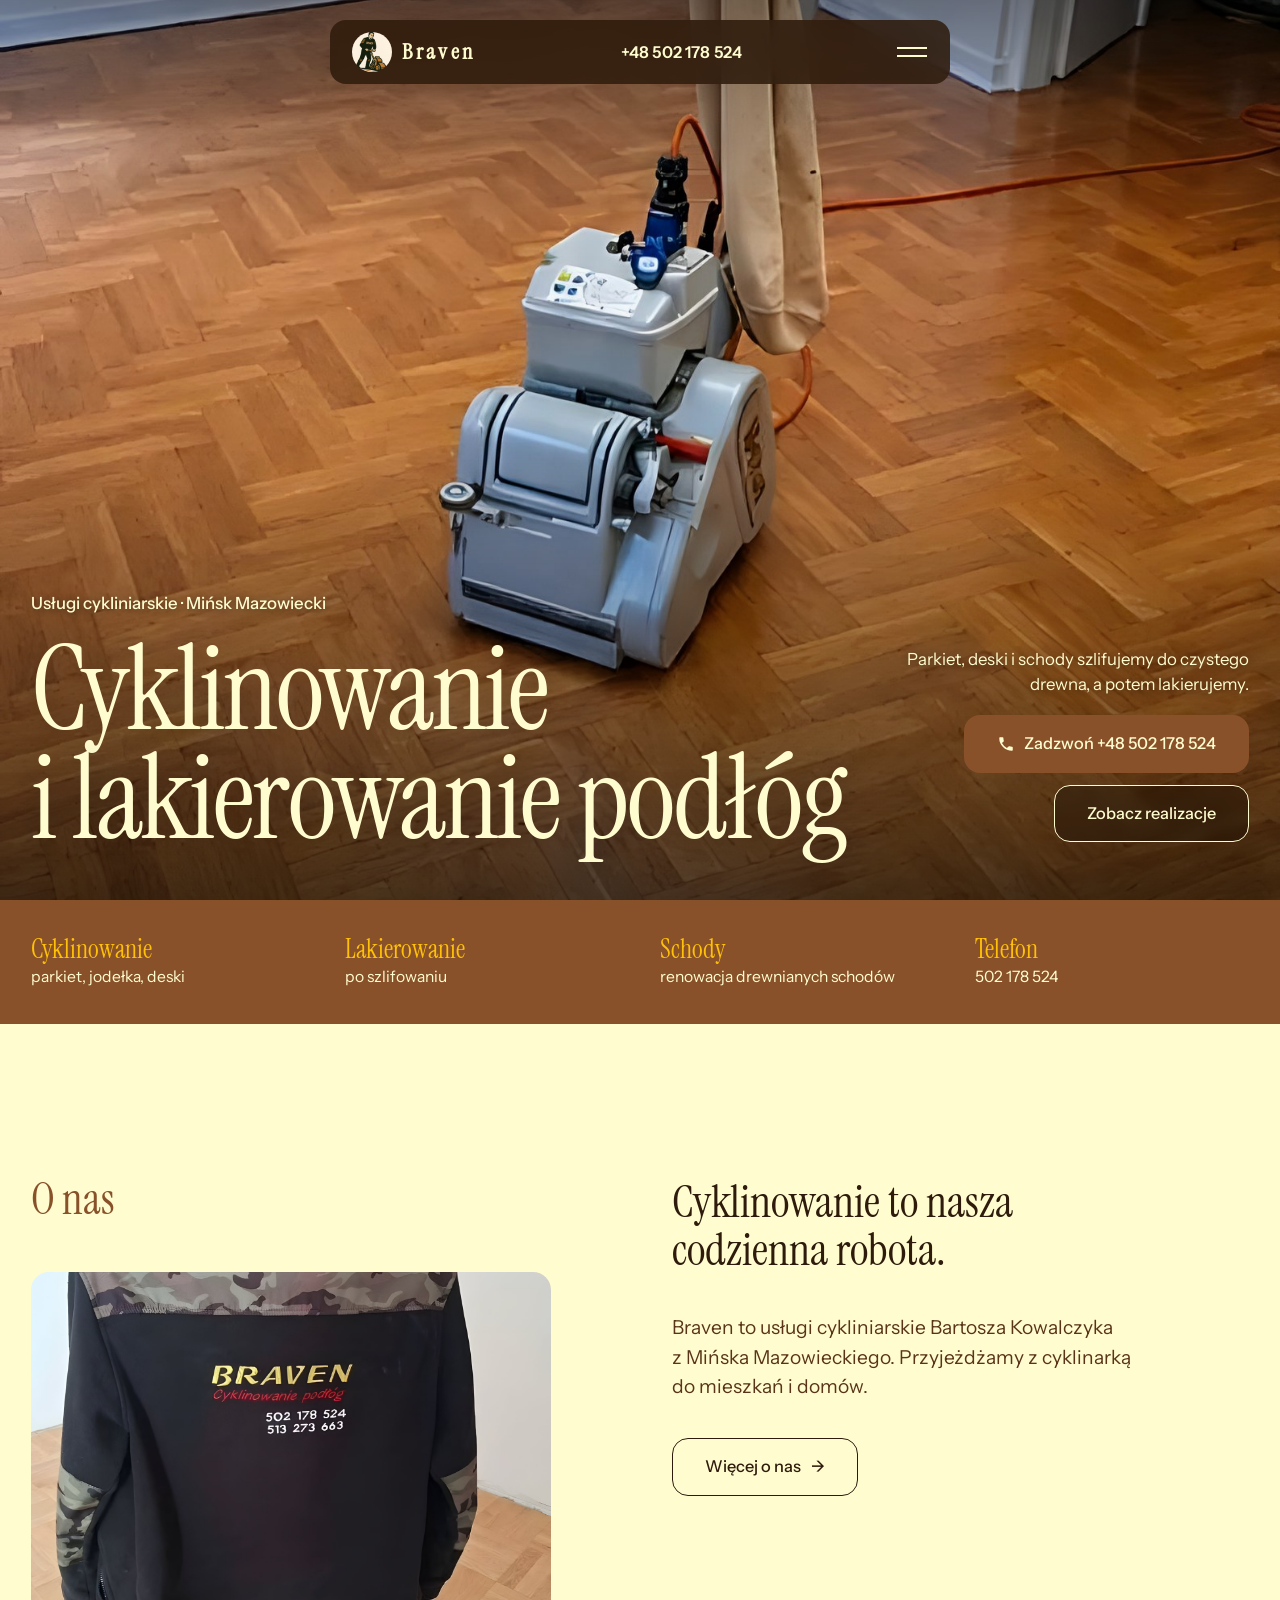
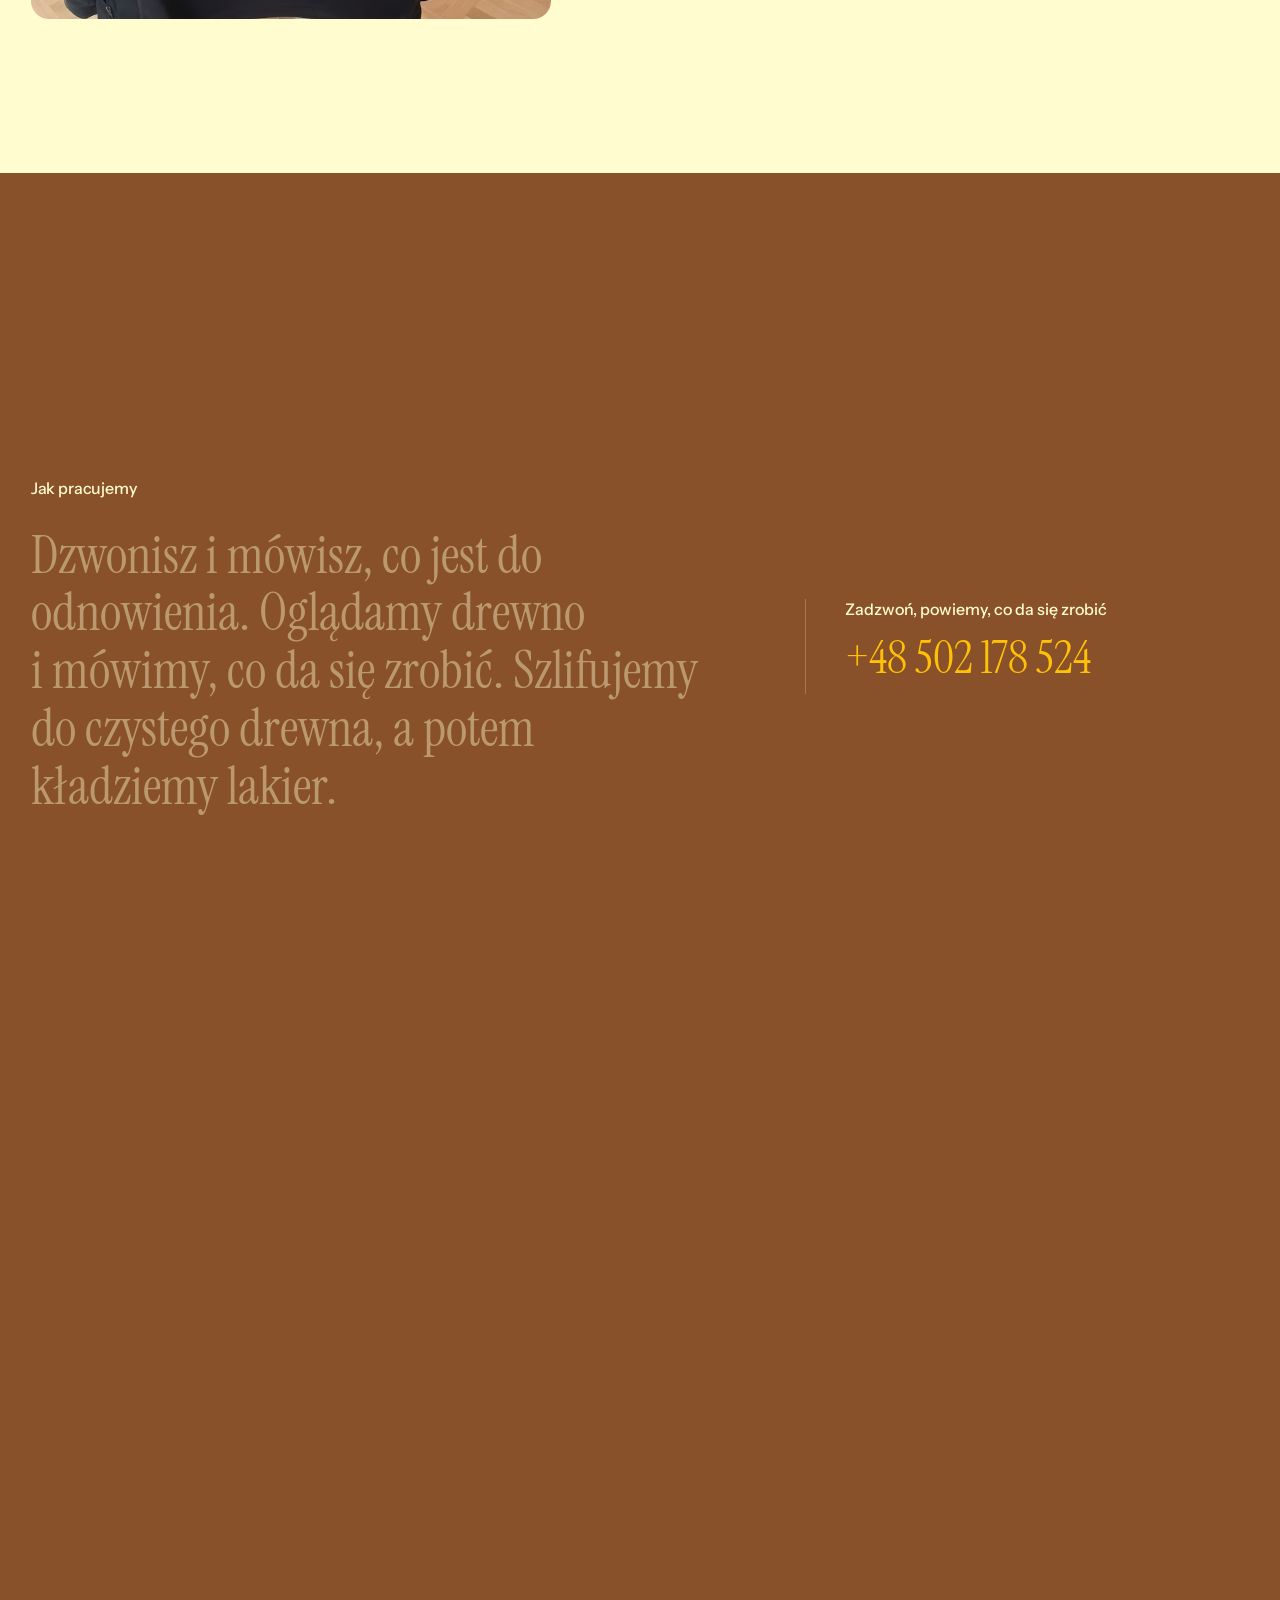
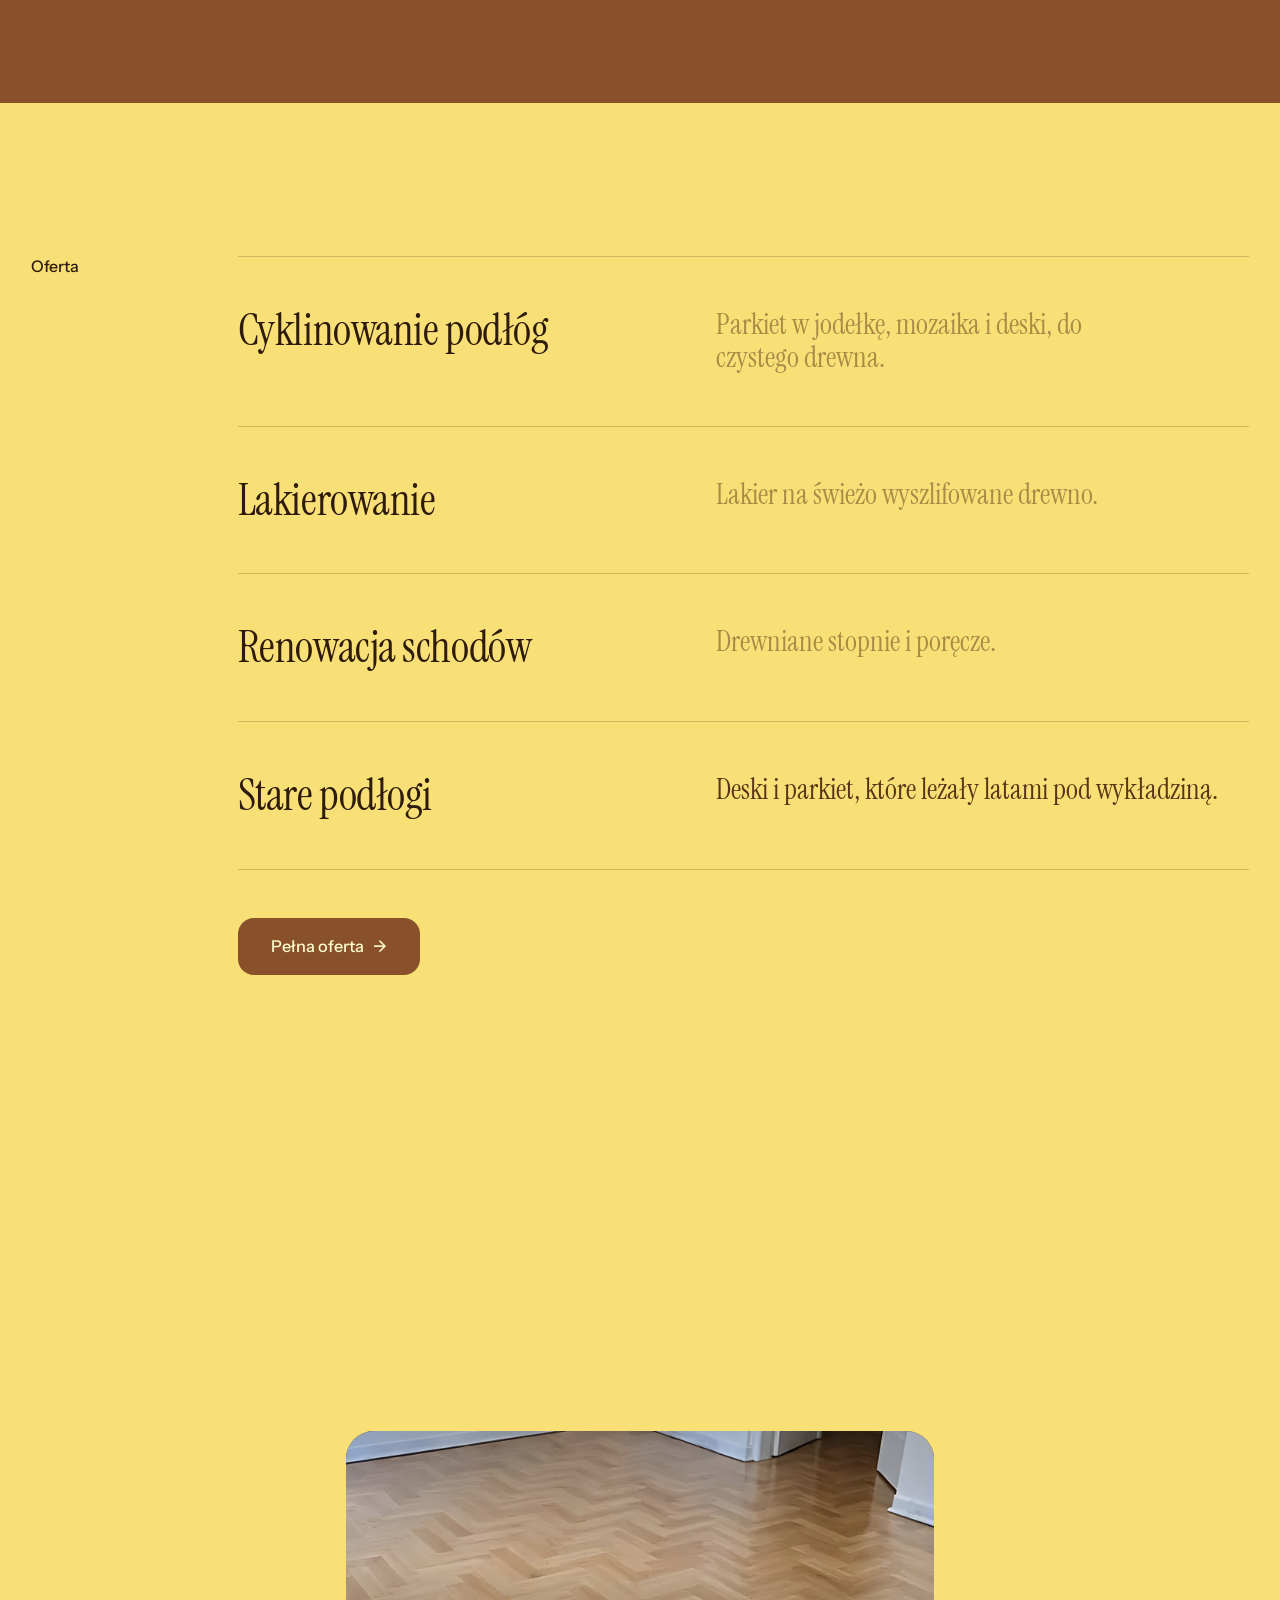
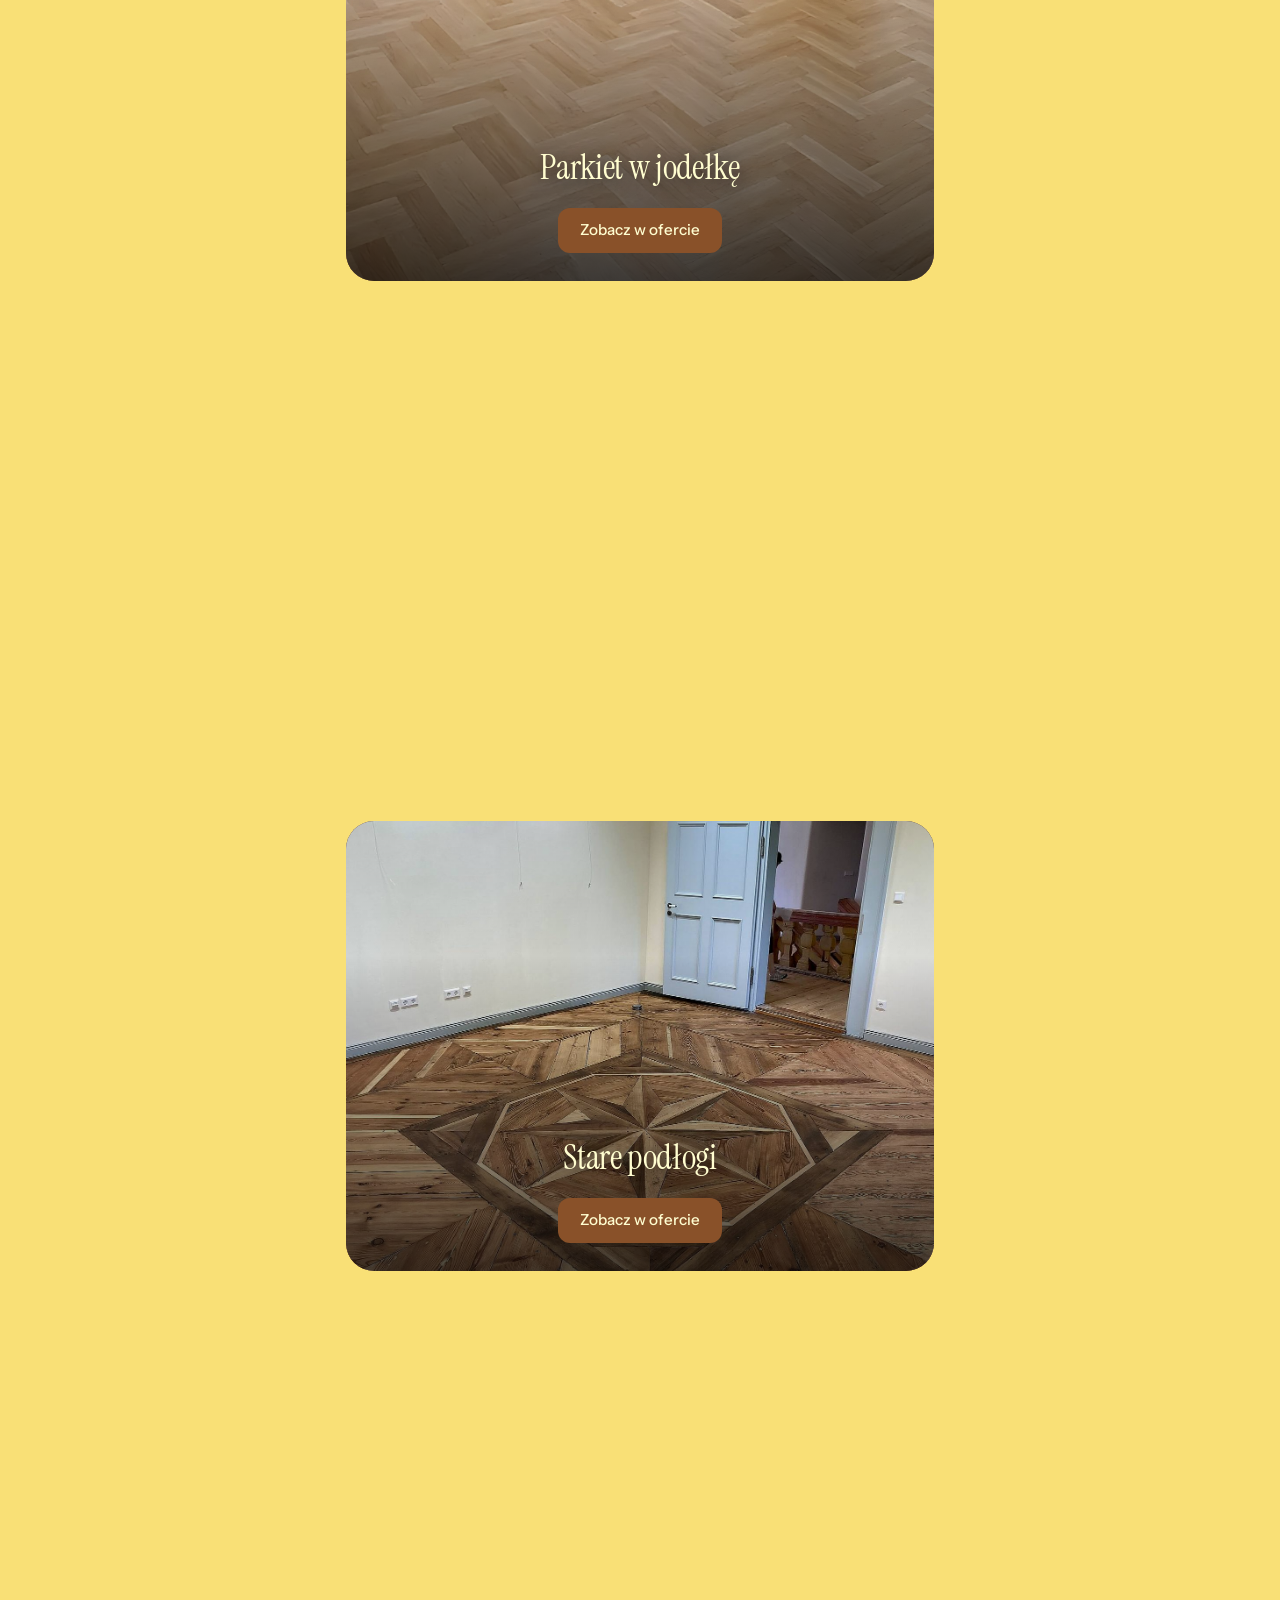
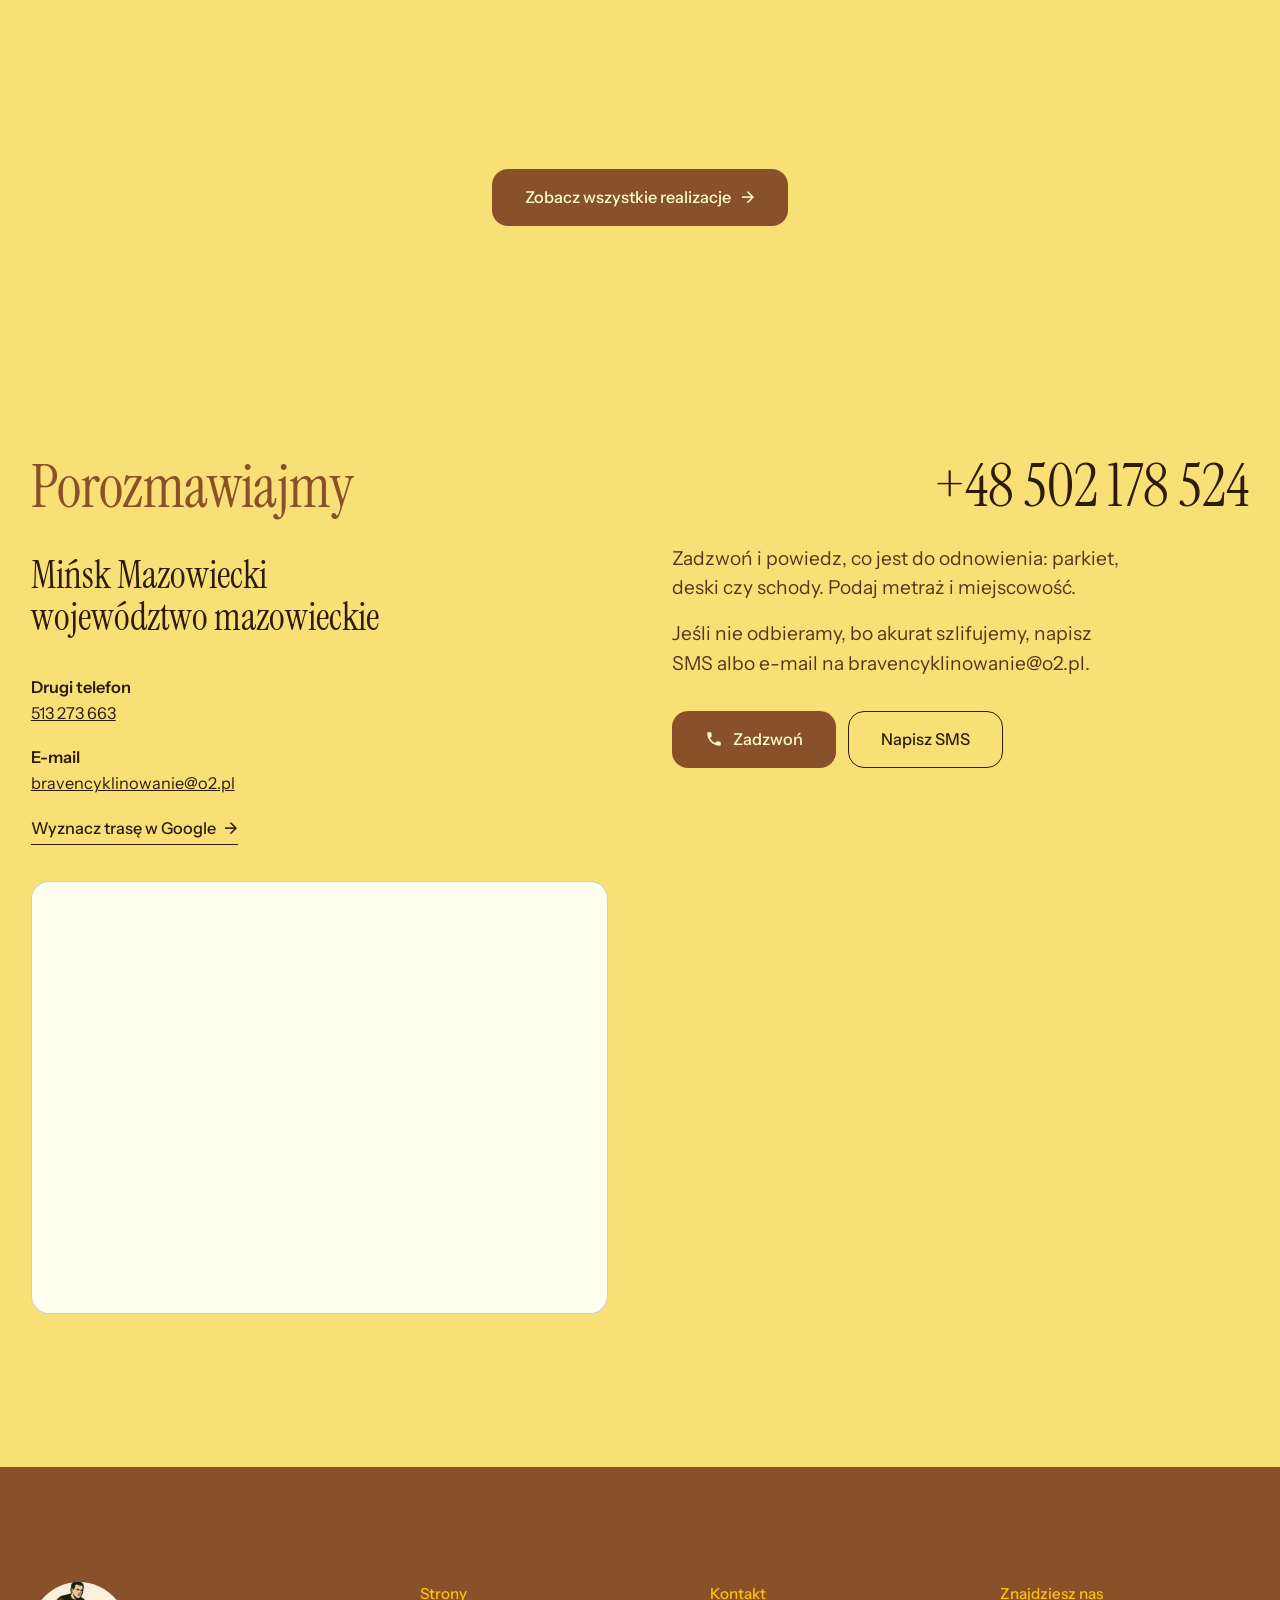
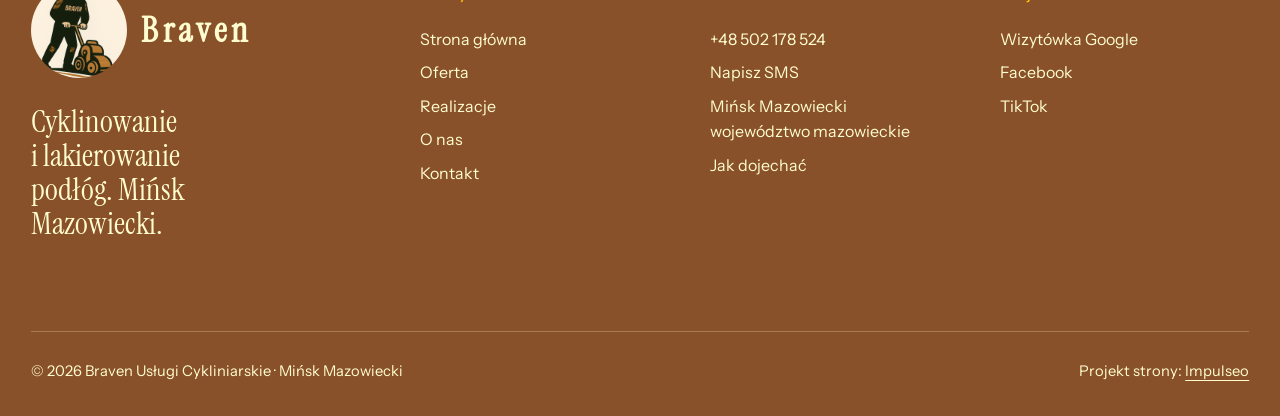
==== commit f6ed023a: "Demo v2 na silniku dem: układ thefitouter, paleta Honeycomb, logo z TikToka, tylko zdjęcia firmy (+1" ====
--- a/index.html
+++ b/index.html
@@ -3,165 +3,185 @@
 <head>
 <meta charset="UTF-8">
 <meta name="viewport" content="width=device-width, initial-scale=1.0">
-<title>Braven Usługi Cykliniarskie Bartosz Kowalczyk - cyklinowanie i lakierowanie podłóg, Mińsk Mazowiecki</title>
-<meta name="description" content="Braven Usługi Cykliniarskie: cyklinowanie, renowacja i lakierowanie podłóg, schodów, parapetów i blatów. Mińsk Mazowiecki, Warszawa i okolice. Telefon 502 178 524.">
-<link rel="canonical" href="https://kris20032.github.io/braven-uslugi-cykliniarskie-bartosz-kowalczyk/">
+<title>Cyklinowanie i lakierowanie podłóg · Mińsk Mazowiecki | Braven</title>
+<meta name="description" content="Braven Usługi Cykliniarskie Bartosz Kowalczyk, Mińsk Mazowiecki: cyklinowanie parkietu i desek, lakierowanie podłóg, renowacja schodów. Tel. 502 178 524.">
+<link rel="canonical" href="https://impulseo-pl.github.io/braven-uslugi-cykliniarskie-bartosz-kowalczyk/">
 <meta name="robots" content="noindex, nofollow">
+<meta name="theme-color" content="#895129">
 <meta property="og:type" content="website">
 <meta property="og:locale" content="pl_PL">
-<meta property="og:site_name" content="Braven Usługi Cykliniarskie Bartosz Kowalczyk">
-<meta property="og:title" content="Braven Usługi Cykliniarskie Bartosz Kowalczyk - cyklinowanie i lakierowanie podłóg, Mińsk Mazowiecki">
-<meta property="og:description" content="Braven Usługi Cykliniarskie: cyklinowanie, renowacja i lakierowanie podłóg, schodów, parapetów i blatów. Mińsk Mazowiecki, Warszawa i okolice. Telefon 502 178 524.">
-<meta property="og:url" content="https://kris20032.github.io/braven-uslugi-cykliniarskie-bartosz-kowalczyk/">
-<meta property="og:image" content="https://kris20032.github.io/braven-uslugi-cykliniarskie-bartosz-kowalczyk/img/og.jpg">
+<meta property="og:site_name" content="Braven Usługi Cykliniarskie">
+<meta property="og:title" content="Cyklinowanie i lakierowanie podłóg · Mińsk Mazowiecki | Braven">
+<meta property="og:description" content="Braven Usługi Cykliniarskie Bartosz Kowalczyk, Mińsk Mazowiecki: cyklinowanie parkietu i desek, lakierowanie podłóg, renowacja schodów. Tel. 502 178 524.">
+<meta property="og:url" content="https://impulseo-pl.github.io/braven-uslugi-cykliniarskie-bartosz-kowalczyk/">
+<meta property="og:image" content="https://impulseo-pl.github.io/braven-uslugi-cykliniarskie-bartosz-kowalczyk/img/og.jpg">
 <meta property="og:image:width" content="1200">
 <meta property="og:image:height" content="630">
 <meta name="twitter:card" content="summary_large_image">
-<script type="application/ld+json">{"@context": "https://schema.org", "@type": "LocalBusiness", "name": "Braven Usługi Cykliniarskie Bartosz Kowalczyk", "url": "https://kris20032.github.io/braven-uslugi-cykliniarskie-bartosz-kowalczyk/", "telephone": "+48502178524", "image": "https://kris20032.github.io/braven-uslugi-cykliniarskie-bartosz-kowalczyk/img/og.jpg", "areaServed": "Mińsk Mazowiecki", "sameAs": ["https://www.facebook.com/p/Braven-Us%C5%82ugi-Cykliniarskie-100075323195899/", "https://www.tiktok.com/@bartoszk14", "https://www.google.com/maps/place/Braven+Us%C5%82ugi+Cykliniarskie+Bartosz+Kowalczyk/@52.1957543,21.5580618,15z/data=!4m6!3m5!1s0x471f2fbd706131d9:0x9130eac49f375d6f!8m2!3d52.1957543!4d21.5580618"]}</script>
+<link rel="icon" href="img/logo.jpg">
+<script type="application/ld+json">{"@context": "https://schema.org", "@type": "HomeAndConstructionBusiness", "name": "Braven Usługi Cykliniarskie Bartosz Kowalczyk", "url": "https://impulseo-pl.github.io/braven-uslugi-cykliniarskie-bartosz-kowalczyk/", "telephone": "+48502178524", "email": "bravencyklinowanie@o2.pl", "image": "https://impulseo-pl.github.io/braven-uslugi-cykliniarskie-bartosz-kowalczyk/img/og.jpg", "logo": "https://impulseo-pl.github.io/braven-uslugi-cykliniarskie-bartosz-kowalczyk/img/logo.jpg", "address": {"@type": "PostalAddress", "addressLocality": "Mińsk Mazowiecki", "addressRegion": "mazowieckie", "addressCountry": "PL"}, "geo": {"@type": "GeoCoordinates", "latitude": 52.1957543, "longitude": 21.5580618}, "sameAs": ["https://www.google.com/maps/place/Braven+Us%C5%82ugi+Cykliniarskie+Bartosz+Kowalczyk/@52.1957543,21.5580618,15z/data=!4m6!3m5!1s0x471f2fbd706131d9:0x9130eac49f375d6f!8m2!3d52.1957543!4d21.5580618", "https://www.facebook.com/p/Braven-Us%C5%82ugi-Cykliniarskie-100075323195899/", "https://www.tiktok.com/@bartoszk14"]}</script>
+<script>document.documentElement.classList.add('js')</script>
+<link rel="preload" as="image" href="img/cyklinarka.jpg" fetchpriority="high">
 <link rel="preconnect" href="https://fonts.googleapis.com">
 <link rel="preconnect" href="https://fonts.gstatic.com" crossorigin>
-<link href="https://fonts.googleapis.com/css2?family=Lora:wght@500;600;700&family=Manrope:wght@400;500;600&display=swap" rel="stylesheet">
-<link rel="stylesheet" href="assets/styles.css?v=63ea531a">
+<link href="https://fonts.googleapis.com/css2?family=Instrument+Sans:wght@400..600&family=Instrument+Serif&display=swap" rel="stylesheet">
+<link rel="stylesheet" href="assets/styles.css?v=20261118a">
+<style>:root{--bone:#FFFDD0;--bone-hi:#FFFFF0;--cacao:#5A3418;--bordeaux:#895129;--carmine:#895129;--brass:#FFC107;--ink:#2E1B0C;--ink-2:#5A3418;--on-dark:#FFFDD0;--on-dark-2:#FFFDD0;--line:rgba(46,27,12,.2);--line-dark:rgba(255,253,208,.24)}.btn-main{color:#FFFDD0}.btn-main:hover{background:#2E1B0C}.card:hover .btn{background:#2E1B0C}.btn-brass{color:#2E1B0C}.btn-brass:hover{background:#FFFDD0}.label-serif{color:#895129}.bone .rows-list dd,.bone .rows-list p{color:#5A3418}.svc-row p{color:#5A3418}#oferta,.phead.bone,.sec.bone#kontakt{background:#F9E076}.cards{background:#F9E076}.cards .cards-foot .btn{background:#895129;color:#FFFDD0}.facts{background:#895129}.foot{background:#895129}.bordeaux{background:#895129}.form input,.form textarea{background:#FFFFF0}.hero-img{object-position:55% 55%}.pill-logo{width:auto;display:flex;align-items:center;gap:10px}.pill-logo .mark{width:40px;height:40px;border-radius:50%;object-fit:cover}.pill-logo .word{font-family:var(--f-serif);font-size:1.4rem;white-space:nowrap}.foot-logo{width:auto;display:flex;align-items:center;gap:14px}.foot-logo .mark{width:96px;height:96px;border-radius:50%;object-fit:cover}.foot-logo .word{font-family:var(--f-serif);font-size:2.2rem}.pill{background:rgba(46,27,12,.86)}.pill.solid{background:rgba(46,27,12,.95)}.lb{background:rgba(46,27,12,.95)}.card::after{background:linear-gradient(180deg,rgba(0,0,0,.15) 0%,rgba(0,0,0,0) 30%,rgba(0,0,0,.7) 100%)}.card h3{color:#FFFDD0;text-shadow:0 2px 18px rgba(0,0,0,.6)}.btn-on-photo{background:rgba(0,0,0,.3)}.js .reveal-text .w{color:rgba(255,253,208,.42)}.form input::placeholder,.form textarea::placeholder{color:rgba(90,52,24,.8)}.hero-cap,.card-cap,.phead-img .poglad{background:rgba(46,27,12,.6)}@media (max-width:700px){.pill-logo .mark{width:32px;height:32px}.pill-logo .word{font-size:1.1rem}.callbar{background:#2E1B0C}}</style>
+<script src="assets/lenis.min.js?v=1.1.20" defer></script>
+<script src="assets/main.js?v=20261118a" defer></script>
 </head>
 <body>
-
-<header class="nav">
-  <div class="wrap nav-inner">
-    <a class="brand brand-has-logo" href="index.html"><img class="brand-logo" src="img/logo.png" alt="Braven Usługi Cykliniarskie Bartosz Kowalczyk" width="856" height="275" decoding="async"></a>
-    <nav class="nav-links">
-      <a href="index.html" class="active" aria-current="page">Strona główna</a>
+<a class="skip" href="#tresc">Przejdź do treści</a>
+<header class="pill">
+  <a class="pill-logo" href="index.html" aria-label="Braven Usługi Cykliniarskie - strona główna"><img class="mark" src="img/logo.jpg" width="512" height="512" alt=""><span class="word">Braven</span></a>
+  <a class="pill-phone" href="tel:+48502178524">+48 502 178 524</a>
+  <button class="burger" type="button" aria-expanded="false" aria-controls="menu" aria-label="Otwórz menu"><i></i><i></i></button>
+</header>
+<div class="menu" id="menu" aria-hidden="true">
+  <div class="menu-grid">
+    <nav class="menu-links" aria-label="Menu główne">
+      <a href="index.html" aria-current="page">Strona główna</a>
+      <a href="oferta.html">Oferta</a>
       <a href="realizacje.html">Realizacje</a>
-      <a href="oferta.html">Oferta</a>
-      <a href="o-nas.html">O nas</a>
+      <a href="o-nas.html">O nas</a>
       <a href="kontakt.html">Kontakt</a>
-      <a href="kontakt.html" class="btn btn-accent">Zapytaj o wycenę</a>
     </nav>
-    <button class="nav-toggle" aria-label="Menu"><span></span><span></span><span></span></button>
+    <div class="menu-side">
+      <div><b>Telefon</b><a href="tel:+48502178524">+48 502 178 524</a></div>
+      <div><b>Gdzie</b>Mińsk Mazowiecki</div>
+    </div>
   </div>
-</header>
-
-<main>
-<section class="hero-cine">
-  <img src="img/hero.jpg" fetchpriority="high" data-rotate="img/g3.jpg" alt="Braven Usługi Cykliniarskie Bartosz Kowalczyk - Drugie życie Twojej podłogi" width="1920" height="1280">
-  <div class="wrap">
-    <div class="hero-copy">
-      <span class="eyebrow">Cyklinowanie · renowacja · lakierowanie</span>
-      <h1>Drugie życie Twojej podłogi</h1>
-      <p class="lead">Szlifujemy parkiet, deski i schody do czystego drewna, a potem kładziemy sprawdzony lakier. Pracujemy na narzędziach marki Bona. Działamy w Mińsku Mazowieckim, w Warszawie i okolicy.</p>
-      <div class="hero-actions">
-        <a href="realizacje.html" class="btn btn-accent">Zobacz realizacje <span class="arr">→</span></a>
-        <a href="kontakt.html" class="btn btn-ghost btn-on-dark">Zapytaj o wycenę</a>
+</div>
+<main id="tresc">
+<section class="hero">
+  <img class="hero-img" src="img/cyklinarka.jpg" width="1588" height="1600" alt="Cyklinarka Braven na parkiecie w&nbsp;jodełkę po lakierowaniu" fetchpriority="high">
+  <div class="hero-in">
+    <div>
+      <p class="hero-kicker">Usługi cykliniarskie · Mińsk Mazowiecki</p>
+      <h1>Cyklinowanie i&nbsp;lakierowanie podłóg</h1>
+    </div>
+    <div class="hero-side">
+      <p>Parkiet, deski i&nbsp;schody szlifujemy do czystego drewna, a&nbsp;potem lakierujemy.</p>
+      <div class="btn-row">
+        <a class="btn btn-main hero-call" href="tel:+48502178524"><svg class="ico" viewBox="0 0 24 24" fill="none" aria-hidden="true"><path d="M6.6 10.8a15.5 15.5 0 0 0 6.6 6.6l2.2-2.2a1 1 0 0 1 1-.24 11.4 11.4 0 0 0 3.6.58 1 1 0 0 1 1 1V20a1 1 0 0 1-1 1A17 17 0 0 1 3 4a1 1 0 0 1 1-1h3.5a1 1 0 0 1 1 1c0 1.25.2 2.45.57 3.57a1 1 0 0 1-.25 1L6.6 10.8Z" fill="currentColor"/></svg>Zadzwoń +48 502 178 524</a>
+        <a class="btn btn-line btn-on-photo" href="realizacje.html">Zobacz realizacje</a>
       </div>
     </div>
   </div>
 </section>
-<section class="strip n-5" style="padding-block:0">
-  <div class="wrap">
-    <div class="item reveal"><div class="k">Narzędzia</div><div class="v">marki Bona</div></div>
-    <div class="item reveal"><div class="k">Sprawdzone</div><div class="v">lakiery</div></div>
-    <div class="item reveal"><div class="k">Podłogi</div><div class="v">i schody</div></div>
-    <div class="item reveal"><div class="k">Parapety</div><div class="v">i blaty</div></div>
-    <div class="item reveal"><div class="k">Warszawa</div><div class="v">i okolice</div></div>
-  </div>
+
+<section class="facts cacao dark" aria-label="Najważniejsze informacje">
+  <ul class="wrap facts-list">
+    <li><b>Cyklinowanie</b>parkiet, jodełka, deski</li>
+    <li><b>Lakierowanie</b>po szlifowaniu</li>
+    <li><b>Schody</b>renowacja drewnianych schodów</li>
+    <li><b>Telefon</b>502 178 524</li>
+  </ul>
 </section>
-<section>
-  <div class="wrap split">
-    <div class="split-art reveal"><img src="img/g1.jpg" alt="Braven Usługi Cykliniarskie Bartosz Kowalczyk - realizacja" loading="lazy" width="682" height="687" decoding="async"></div>
-    <div class="split-copy reveal">
-      <span class="eyebrow">O nas</span>
-      <h2>Cyklinowanie to nasza codzienna robota</h2>
-      <p class="muted">Pod szyldem Braven Usługi Cykliniarskie Bartosz Kowalczyk jeździmy do mieszkań i domów w Mińsku Mazowieckim, Warszawie i okolicznych miejscowościach. Bierzemy zarówno małe pokoje, jak i całe piętra ze schodami.</p>
-      <p class="muted">Przed startem mówimy wprost, czy drewno nadaje się do odnowienia i ile to będzie kosztować. Termin ustalamy przy zamówieniu i go pilnujemy.</p>
-      <a href="o-nas.html" class="btn btn-ghost">Poznaj nas <span class="arr">→</span></a>
+
+<section class="sec bone" id="o-nas">
+  <div class="wrap about">
+    <div class="about-left up">
+      <p class="label-serif">O&nbsp;nas</p><figure class="about-fig"><img src="img/bluza.jpg" width="1582" height="1600" alt="Bluza robocza BRAVEN z&nbsp;napisem „Cyklinowanie podłóg” i&nbsp;numerami telefonów" loading="lazy"></figure>
+    </div>
+    <div class="about-right up">
+      <p class="statement">Cyklinowanie to nasza codzienna robota.</p>
+      <p class="lead">Braven to usługi cykliniarskie Bartosza Kowalczyka z&nbsp;Mińska Mazowieckiego. Przyjeżdżamy z&nbsp;cyklinarką do mieszkań i&nbsp;domów.</p>
+      <div class="btn-row"><a class="btn btn-line" href="o-nas.html">Więcej o&nbsp;nas <span aria-hidden="true">→</span></a></div>
     </div>
   </div>
 </section>
-<section class="gateways-band">
-  <div class="wrap">
-    <div class="gateways">
-      <a href="oferta.html" class="gateway reveal"><img src="img/g2.jpg" alt="Cyklinowanie podłóg" loading="lazy" width="682" height="687" decoding="async"><span class="g-ttl">Cyklinowanie podłóg</span></a>
-      <a href="oferta.html" class="gateway reveal"><img src="img/g4.jpg" alt="Lakierowanie" loading="lazy" width="1600" height="1066" decoding="async"><span class="g-ttl">Lakierowanie</span></a>
-      <a href="oferta.html" class="gateway reveal"><img src="img/g5.jpg" alt="Renowacja schodów" loading="lazy" width="1600" height="1066" decoding="async"><span class="g-ttl">Renowacja schodów</span></a>
+
+<section class="reveal-sec bordeaux dark" aria-labelledby="jak">
+  <div class="reveal-stick">
+    <div class="reveal-main">
+      <h2 class="label" id="jak">Jak pracujemy</h2>
+      <p class="reveal-text">Dzwonisz i&nbsp;mówisz, co jest do odnowienia. Oglądamy drewno i&nbsp;mówimy, co da się zrobić. Szlifujemy do czystego drewna, a&nbsp;potem kładziemy lakier.</p>
+    </div>
+    <aside class="reveal-aside">
+      <p class="label">Zadzwoń, powiemy, co da się zrobić</p>
+      <a class="reveal-phone" href="tel:+48502178524">+48 502 178 524</a>
+      <p></p>
+    </aside>
+  </div>
+</section>
+
+<section class="sec bone" id="oferta">
+  <div class="wrap svc">
+    <h2 class="label">Oferta</h2>
+    <div>
+      <div class="svc-list">
+      <a class="svc-row" href="oferta.html#cyklinowanie"><h3>Cyklinowanie podłóg</h3><p>Parkiet w&nbsp;jodełkę, mozaika i&nbsp;deski, do czystego drewna.</p></a>
+      <a class="svc-row" href="oferta.html#lakierowanie"><h3>Lakierowanie</h3><p>Lakier na świeżo wyszlifowane drewno.</p></a>
+      <a class="svc-row" href="oferta.html#schody"><h3>Renowacja schodów</h3><p>Drewniane stopnie i&nbsp;poręcze.</p></a>
+      <a class="svc-row" href="oferta.html#stare"><h3>Stare podłogi</h3><p>Deski i&nbsp;parkiet, które leżały latami pod wykładziną.</p></a>
+      </div>
+      <div class="svc-foot"><a class="btn btn-main" href="oferta.html">Pełna oferta <span aria-hidden="true">→</span></a></div>
     </div>
   </div>
 </section>
-<section class="stopklatka" aria-hidden="true">
-  <div class="stk-bg" style="background-image:url(img/g6.jpg)"></div>
+
+<section class="cards cacao dark" aria-label="Realizacje">
+  <div class="card-wrap"><div class="card-stick">
+    <a class="card" href="oferta.html#cyklinowanie"><img src="img/jodelka.jpg" width="1588" height="1600" alt="Jasny parkiet w&nbsp;jodełkę po cyklinowaniu i&nbsp;lakierowaniu" decoding="async"><span class="card-in"><h3>Parkiet w&nbsp;jodełkę</h3><span class="btn btn-main btn-sm">Zobacz w&nbsp;ofercie</span></span></a>
+  </div></div>
+  <div class="card-wrap"><div class="card-stick">
+    <a class="card" href="oferta.html#stare"><img src="img/rozeta.jpg" width="1600" height="1067" alt="Podłoga z&nbsp;desek z&nbsp;rozetą w&nbsp;kształcie gwiazdy, zdjęcie poglądowe" loading="lazy" decoding="async"><span class="card-in"><h3>Stare podłogi</h3><span class="btn btn-main btn-sm">Zobacz w&nbsp;ofercie</span></span></a>
+  </div></div>
+  <div class="wrap cards-foot"><a class="btn btn-brass" href="realizacje.html">Zobacz wszystkie realizacje <span aria-hidden="true">→</span></a></div>
 </section>
-<section class="opinie op-fallback">
-  <div class="wrap">
-    <div class="head center reveal">
-      <span class="eyebrow">Opinie</span>
-      <h2>Co mówią klienci</h2>
-      <p>Zapytaj o termin i cenę dla swojej podłogi.</p>
+
+
+
+
+<section class="sec bone" id="kontakt">
+  <div class="wrap contact">
+    <div class="up">
+      <h2>Porozmawiajmy</h2>
+      <p class="big-addr">Mińsk Mazowiecki<br>województwo mazowieckie</p>
+      <div class="contact-meta">
+        <p><b>Drugi telefon</b><a href="tel:+48513273663">513 273 663</a></p>
+        <p><b>E-mail</b><a href="mailto:bravencyklinowanie@o2.pl">bravencyklinowanie@o2.pl</a></p>
+        <p><a class="link" href="https://www.google.com/maps/place/Braven+Us%C5%82ugi+Cykliniarskie+Bartosz+Kowalczyk/@52.1957543,21.5580618,15z/data=!4m6!3m5!1s0x471f2fbd706131d9:0x9130eac49f375d6f!8m2!3d52.1957543!4d21.5580618" target="_blank" rel="noopener">Wyznacz trasę w&nbsp;Google <span aria-hidden="true">→</span></a></p>
+      </div>
+      <div class="map"><iframe src="https://maps.google.com/maps?q=52.1957543,21.5580618&z=13&output=embed" title="Mapa dojazdu, Mińsk Mazowiecki" loading="lazy" referrerpolicy="no-referrer-when-downgrade"></iframe></div>
     </div>
-  </div>
-</section>
-<section>
-  <div class="wrap">
-    <div class="head reveal">
-      <span class="eyebrow">Realizacje</span>
-      <h2>Drewno, które odnawiamy</h2>
-      <p>Jodełka przed i po to nasza praca. Pozostałe kadry są poglądowe: takie podłogi i schody szlifujemy i lakierujemy.</p>
-    </div>
-    <div class="gallery">
-      <div class="tile t-two3 reveal"><img src="img/g7.jpg" alt="Braven Usługi Cykliniarskie Bartosz Kowalczyk" loading="lazy" width="1566" height="1038" decoding="async"></div>
-      <div class="tile t-third reveal"><img src="img/about.jpg" alt="Braven Usługi Cykliniarskie Bartosz Kowalczyk" loading="lazy" width="692" height="700" decoding="async"></div>
-    </div>
-    <div style="margin-top:var(--space-7)" class="reveal"><a href="realizacje.html" class="btn btn-accent">Pełna galeria <span class="arr">→</span></a></div>
-  </div>
-</section>
-<section class="cta">
-  <div class="wrap">
-    <div class="reveal">
-      <span class="eyebrow">Współpraca</span>
-      <h2>Zacznijmy od krótkiej rozmowy.</h2>
-      <p>Napisz lub zadzwoń - powiem, co i jak, bez zobowiązań.</p>
-    </div>
-    <div class="cta-actions reveal">
-      <a href="kontakt.html" class="btn btn-light">Zapytaj o wycenę <span class="arr">→</span></a>
-      <a href="tel:+48502178524" class="btn btn-ghost btn-ghost-cta">+48 502 178 524</a>
+    <div class="contact-right up" id="formularz">
+      <a class="big-phone" href="tel:+48502178524">+48 502 178 524</a>
+      <p class="lead">Zadzwoń i&nbsp;powiedz, co jest do odnowienia: parkiet, deski czy schody. Podaj metraż i&nbsp;miejscowość.</p>
+      <p class="lead" style="margin-top:16px">Jeśli nie odbieramy, bo akurat szlifujemy, napisz SMS albo e-mail na bravencyklinowanie@o2.pl.</p>
+      <div class="contact-cta">
+        <a class="btn btn-main" href="tel:+48502178524"><svg class="ico" viewBox="0 0 24 24" fill="none" aria-hidden="true"><path d="M6.6 10.8a15.5 15.5 0 0 0 6.6 6.6l2.2-2.2a1 1 0 0 1 1-.24 11.4 11.4 0 0 0 3.6.58 1 1 0 0 1 1 1V20a1 1 0 0 1-1 1A17 17 0 0 1 3 4a1 1 0 0 1 1-1h3.5a1 1 0 0 1 1 1c0 1.25.2 2.45.57 3.57a1 1 0 0 1-.25 1L6.6 10.8Z" fill="currentColor"/></svg>Zadzwoń</a>
+        <a class="btn btn-line" href="sms:+48502178524?body=Dzie%C5%84%20dobry%2C%20pytam%20o%20cyklinowanie.%20Metra%C5%BC%3A%20...%20Miejscowo%C5%9B%C4%87%3A%20...">Napisz SMS</a>
+      </div>
     </div>
   </div>
 </section>
 </main>
-
-<footer>
+<footer class="foot dark">
   <div class="wrap">
-    <div class="foot-grid">
-      <div class="foot-brand">
-        <div class="name">Braven Usługi Cykliniarskie Bartosz Kowalczyk</div>
-        <p>Szlifujemy parkiet, deski i schody do czystego drewna, a potem kładziemy sprawdzony lakier. Pracujemy na narzędziach marki Bona.</p>
+    <div class="foot-top">
+      <div>
+        <a class="foot-logo" href="index.html" aria-label="Braven Usługi Cykliniarskie - strona główna"><img class="mark" src="img/logo.jpg" width="512" height="512" alt=""><span class="word">Braven</span></a>
+        <p class="foot-claim">Cyklinowanie i&nbsp;lakierowanie podłóg. Mińsk Mazowiecki.</p>
       </div>
-      <div class="foot-col">
-        <h4>Nawigacja</h4>
-        <a href="index.html">Strona główna</a>
-        <a href="realizacje.html">Realizacje</a>
-        <a href="oferta.html">Oferta</a>
-        <a href="o-nas.html">O nas</a>
-        <a href="kontakt.html">Kontakt</a>
-      </div>
-      <div class="foot-col">
-        <h4>Kontakt</h4>
-        <a href="tel:+48502178524">+48 502 178 524</a>
-        <a href="mailto:bravencyklinowanie@o2.pl">bravencyklinowanie@o2.pl</a>
-        <p>Mińsk Mazowiecki, mazowieckie</p>
-      <div class="foot-soc">
-        <a class="soc" href="https://www.facebook.com/p/Braven-Us%C5%82ugi-Cykliniarskie-100075323195899/" target="_blank" rel="noopener" aria-label="Facebook - Braven Usługi Cykliniarskie Bartosz Kowalczyk"><svg viewBox="0 0 24 24" aria-hidden="true" focusable="false"><path d="M9.101 23.691v-7.98H6.627v-3.667h2.474v-1.58c0-4.085 1.848-5.978 5.858-5.978.401 0 .955.042 1.468.103a8.68 8.68 0 0 1 1.141.195v3.325a8.623 8.623 0 0 0-.653-.036 26.805 26.805 0 0 0-.733-.009c-.707 0-1.259.096-1.675.309a1.686 1.686 0 0 0-.679.622c-.258.42-.374.995-.374 1.752v1.297h3.919l-.386 2.103-.287 1.564h-3.246v8.245C19.396 23.238 24 18.179 24 12.044c0-6.627-5.373-12-12-12s-12 5.373-12 12c0 5.628 3.874 10.35 9.101 11.647Z" fill="currentColor"/></svg></a>
-        <a class="soc" href="https://www.google.com/maps/place/Braven+Us%C5%82ugi+Cykliniarskie+Bartosz+Kowalczyk/@52.1957543,21.5580618,15z/data=!4m6!3m5!1s0x471f2fbd706131d9:0x9130eac49f375d6f!8m2!3d52.1957543!4d21.5580618" target="_blank" rel="noopener" aria-label="Google - Braven Usługi Cykliniarskie Bartosz Kowalczyk"><svg viewBox="0 0 24 24" aria-hidden="true" focusable="false"><path d="M12.48 10.92v3.28h7.84c-.24 1.84-.853 3.187-1.787 4.133-1.147 1.147-2.933 2.4-6.053 2.4-4.827 0-8.6-3.893-8.6-8.72s3.773-8.72 8.6-8.72c2.6 0 4.507 1.027 5.907 2.347l2.307-2.307C18.747 1.44 16.133 0 12.48 0 5.867 0 .307 5.387.307 12s5.56 12 12.173 12c3.573 0 6.267-1.173 8.373-3.36 2.16-2.16 2.84-5.213 2.84-7.667 0-.76-.053-1.467-.173-2.053H12.48z" fill="currentColor"/></svg></a>
-        <a class="soc" href="https://www.tiktok.com/@bartoszk14" target="_blank" rel="noopener" aria-label="TikTok - Braven Usługi Cykliniarskie Bartosz Kowalczyk"><svg viewBox="0 0 24 24" aria-hidden="true" focusable="false"><path d="M12.525.02c1.31-.02 2.61-.01 3.91-.02.08 1.53.63 3.09 1.75 4.17 1.12 1.11 2.7 1.62 4.24 1.79v4.03c-1.44-.05-2.89-.35-4.2-.97-.57-.26-1.1-.59-1.62-.93-.01 2.92.01 5.84-.02 8.75-.08 1.4-.54 2.79-1.35 3.94-1.31 1.92-3.58 3.17-5.91 3.21-1.43.08-2.86-.31-4.08-1.03-2.02-1.19-3.44-3.37-3.65-5.71-.02-.5-.03-1-.01-1.49.18-1.9 1.12-3.72 2.58-4.96 1.66-1.44 3.98-2.13 6.15-1.72.02 1.48-.04 2.96-.04 4.44-.99-.32-2.15-.23-3.02.37-.63.41-1.11 1.04-1.36 1.75-.21.51-.15 1.07-.14 1.61.24 1.64 1.82 3.02 3.5 2.87 1.12-.01 2.19-.66 2.77-1.61.19-.33.4-.67.41-1.06.1-1.79.06-3.57.07-5.36.01-4.03-.01-8.05.02-12.07z" fill="currentColor"/></svg></a>
-      </div>
-      </div>
+      <div><h4>Strony</h4><ul><li><a href="index.html">Strona główna</a></li><li><a href="oferta.html">Oferta</a></li><li><a href="realizacje.html">Realizacje</a></li><li><a href="o-nas.html">O nas</a></li><li><a href="kontakt.html">Kontakt</a></li></ul></div>
+      <div><h4>Kontakt</h4><ul>
+        <li><a href="tel:+48502178524">+48 502 178 524</a></li><li><a href="sms:+48502178524?body=Dzie%C5%84%20dobry%2C%20pytam%20o%20cyklinowanie.%20Metra%C5%BC%3A%20...%20Miejscowo%C5%9B%C4%87%3A%20...">Napisz SMS</a></li><li>Mińsk Mazowiecki<br>województwo mazowieckie</li><li><a href="https://www.google.com/maps/place/Braven+Us%C5%82ugi+Cykliniarskie+Bartosz+Kowalczyk/@52.1957543,21.5580618,15z/data=!4m6!3m5!1s0x471f2fbd706131d9:0x9130eac49f375d6f!8m2!3d52.1957543!4d21.5580618" target="_blank" rel="noopener">Jak dojechać</a></li>
+      </ul></div>
+      <div><h4>Znajdziesz nas</h4><ul>
+        <li><a href="https://www.google.com/maps/place/Braven+Us%C5%82ugi+Cykliniarskie+Bartosz+Kowalczyk/@52.1957543,21.5580618,15z/data=!4m6!3m5!1s0x471f2fbd706131d9:0x9130eac49f375d6f!8m2!3d52.1957543!4d21.5580618" target="_blank" rel="noopener">Wizytówka Google</a></li><li><a href="https://www.facebook.com/p/Braven-Us%C5%82ugi-Cykliniarskie-100075323195899/" target="_blank" rel="noopener">Facebook</a></li><li><a href="https://www.tiktok.com/@bartoszk14" target="_blank" rel="noopener">TikTok</a></li>
+      </ul></div>
     </div>
-    <div class="foot-bot">
-      <span>© 2026 Braven Usługi Cykliniarskie Bartosz Kowalczyk</span>
-      <span>Projekt strony: <a class="foot-credit" href="https://impulseo.pl" target="_blank" rel="noopener">Impulseo</a></span>
+    <div class="foot-bottom">
+      <span>© 2026 Braven Usługi Cykliniarskie · Mińsk Mazowiecki</span>
+      <span>Projekt strony: <a href="https://impulseo.pl" target="_blank" rel="noopener">Impulseo</a></span>
     </div>
   </div>
 </footer>
-<div class="sticky-reserve"><a class="sr-book" href="kontakt.html">Zapytaj o wycenę</a><a class="sr-call" href="tel:+48502178524" aria-label="Zadzwoń"><svg class="ico-tel" width="16" height="16" viewBox="0 0 24 24" fill="none" aria-hidden="true"><path d="M6.6 10.8a15.5 15.5 0 0 0 6.6 6.6l2.2-2.2a1 1 0 0 1 1-.24 11.4 11.4 0 0 0 3.6.58 1 1 0 0 1 1 1V20a1 1 0 0 1-1 1A17 17 0 0 1 3 4a1 1 0 0 1 1-1h3.5a1 1 0 0 1 1 1c0 1.25.2 2.46.58 3.6a1 1 0 0 1-.25 1l-2.23 2.2Z" fill="currentColor"/></svg></a></div>
-<div class="demo-wazne" data-do="2026-11-23" data-cykl="3" hidden><svg class="dw-ico" width="13" height="13" viewBox="0 0 24 24" fill="none" aria-hidden="true"><circle cx="12" cy="12" r="8.6" stroke="currentColor" stroke-width="1.8"/><path d="M12 7.2V12l3.3 2" stroke="currentColor" stroke-width="1.8" stroke-linecap="round"/></svg><span class="dw-txt"></span></div>
-
-<script src="assets/main.js"></script>
+<div class="callbar">
+  <a class="btn btn-main" href="tel:+48502178524"><svg class="ico" viewBox="0 0 24 24" fill="none" aria-hidden="true"><path d="M6.6 10.8a15.5 15.5 0 0 0 6.6 6.6l2.2-2.2a1 1 0 0 1 1-.24 11.4 11.4 0 0 0 3.6.58 1 1 0 0 1 1 1V20a1 1 0 0 1-1 1A17 17 0 0 1 3 4a1 1 0 0 1 1-1h3.5a1 1 0 0 1 1 1c0 1.25.2 2.45.57 3.57a1 1 0 0 1-.25 1L6.6 10.8Z" fill="currentColor"/></svg>Zadzwoń</a>
+  <a class="btn btn-line" href="sms:+48502178524?body=Dzie%C5%84%20dobry%2C%20pytam%20o%20cyklinowanie.%20Metra%C5%BC%3A%20...%20Miejscowo%C5%9B%C4%87%3A%20...">Napisz SMS</a>
+</div>
 </body>
 </html>
--- a/assets/styles.css
+++ b/assets/styles.css
@@ -1,1667 +1,386 @@
-/* ============================================================
-   STOLBASZ — premium, architektoniczny B2B fit-out
-   Jasna paleta, zero brązu. System wg premium-web-craft.
-   Projekt strony: Impulseo (impulseo.pl)
-   ============================================================ */
-
+/* Silnik dem Impulseo (11.2026). Układ wg thefitouter.com: menu-pigułka, wielki szeryf, tekst odsłaniany słowo po słowie,
+   lista usług, karty rozwijane przy przewijaniu. Paleta 60-30-10: Bone (tło) / Bordeaux + Cacao (sekcje, stopka) / Carmine + Brass (przyciski).
+   Kroje: Instrument Serif + Instrument Sans. Dane klienta NIE trafiają do tego pliku (tylko do tresc.py i <style> w HTML). */
 :root{
-  /* PALETA — jasna, architektoniczna, chłodna */
-  --paper:#F3F1EC;          /* główne tło */
-  --paper-2:#E6E3DB;        /* sekcje alternatywne (chłodny jasny szary) */
-  --paper-3:#E6E3DB;        /* delikatne wypełnienia */
-  --ink:#23211E;            /* tekst główny — chłodny grafit */
-  --ink-soft:#43403A;       /* nagłówki drugorzędne */
-  --muted:#87837A;          /* tekst poboczny */
-  --line:rgba(35,33,30,.12);/* hairline */
-  --accent:#8A6B3C;         /* stonowany petrol-slate — jedyny akcent */
-  --accent-d:#6E5430;
-  --accent-soft:rgba(138,107,60,.10);
-  --dark:#23211E;           /* sekcje ciemne (stopka/CTA) */
-
-  /* HOVER ZDJĘĆ — JEDEN standard dla całego silnika (decyzja K. 04.08.2026, artefakt z wariantami).
-     AKTUALNE (K.+Szymon 09.08.2026, wybór z artefaktu 6 wariantów): zoom 1.05 przy 1.4s -
-     przy tak długim czasie mocniejszy kadr NIE skacze, tylko „oddycha". Poprzedni standard
-     (1.02 / .55s z 04.08) odbierany jako dynamiczny i szybki.
-     Spoczynek lekko przygaszony, ale TYLKO tam, gdzie jest mysz (@media hover:hover) —
-     na telefonie zdjęcia zostają w pełnej jasności. */
-  --img-zoom:1.05;                   /* K.+Szymon 09.08: wariant F z artefaktu porównawczego */
-  --img-rest:brightness(.95) saturate(.99);
-  --img-hot:brightness(1.06) saturate(1.05);
-  --img-dur:1.4s;                    /* K.+Szymon 09.08 (wariant F): powoli = elegancko */
-  --img-ease:cubic-bezier(.16,.84,.44,1);  /* miękki ogon, efekt „oddychania" */
-
-  /* ODSTĘPY — skala 4/8 */
-  --space-1:4px; --space-2:8px; --space-3:12px; --space-4:16px; --space-5:24px;
-  --space-6:32px; --space-7:48px; --space-8:64px; --space-9:96px; --space-10:128px;
-
-  /* TYPOGRAFIA — fluid clamp() (skala podbita 16.07.2026: większe, czytelniejsze litery — uwaga Adama) */
-  --text-sm:clamp(.9rem,.87rem + .12vw,1rem);
-  --text-base:clamp(1.08rem,1.04rem + .18vw,1.2rem);
-  --text-lg:clamp(1.24rem,1.15rem + .34vw,1.44rem);
-  --text-h3:clamp(1.34rem,1.22rem + .55vw,1.66rem);
-  --text-h2:clamp(2.1rem,1.66rem + 2.1vw,3.1rem);
-  --text-h1:clamp(2.9rem,2.1rem + 4vw,5.1rem);
-
-  /* PROMIENIE — architektoniczne, raczej ostre */
-  --r-sm:3px; --r-md:6px; --r-lg:10px;
-
-  /* RUCH */
-  --ease:cubic-bezier(.25,.46,.45,.94); --dur:.24s;
-
-  /* CIENIE — miękkie, warstwowe */
-  --sh-sm:0 1px 2px rgba(16,24,32,.04), 0 2px 8px rgba(16,24,32,.05);
-  --sh-md:0 2px 6px rgba(16,24,32,.05), 0 12px 28px -8px rgba(16,24,32,.12);
-  --sh-lg:0 6px 14px rgba(16,24,32,.07), 0 26px 56px -18px rgba(16,24,32,.22);
-
-  --hairline:1px solid var(--line);
-
-  --font-display:'Lora',serif;
-  --font-body:'Manrope',sans-serif;
-}
-
-*{box-sizing:border-box;margin:0;padding:0}
-html{scroll-behavior:smooth}
-body{
-  font-family:var(--font-body);
-  font-size:var(--text-base);
-  line-height:1.65;
-  color:var(--ink);
-  background:var(--paper);
-  -webkit-font-smoothing:antialiased;
-  text-rendering:optimizeLegibility;
-}
-img{max-width:100%;height:auto;display:block}  /* height:auto = width/height z atrybutów trzyma proporcje (TOP#12) */
-a{color:inherit;text-decoration:none}
-
-.wrap{width:min(92%,1180px);margin-inline:auto}
-section{padding-block:clamp(52px,6.5vw,96px)}
-
-h1,h2,h3{font-family:var(--font-display);font-weight:700;line-height:1.08;letter-spacing:-.02em;color:var(--ink)}
-h1{font-size:var(--text-h1);letter-spacing:-.035em}
-h2{font-size:var(--text-h2);letter-spacing:-.025em}
-h3{font-size:var(--text-h3)}
-/* MIARA — długość wiersza. WCAG 2.2 SC 1.4.8: max 80 znaków; Butterick: 45–90.
-   68ch daje realnie 72–78 znaków polskiego tekstu, czyli z zapasem pod granicą.
-   Wcześniej limit miał TYLKO <p> — <li>, <blockquote> i <dd> nie miały żadnego,
-   i to jedyny powód, dla którego 23 bloki na dwóch oddanych stronach jadą po
-   83–106 znaków w wierszu (pomiar 07.08.2026, bramka `miara`).
-   ⚠️ Listy i definicje ograniczamy TYLKO bez klasy: `ul`/`ol` z klasą to u nas
-   układ (siatki kafli, menu), a nie tekst ciągły — tam miarę wyznacza układ. */
-/* 60ch, nie 68ch (K. 10.08): po zmianie fontów na węższe kroje (DM Sans i spółka)
-   w 68ch mieściło się ~90 znaków - bramka pikselowa słusznie zgłaszała przekroczenie
-   granicy 80. Pomiar na żywej przeglądarce: 60ch = 90 znaków, 53ch = ~78 znaków, czyli normę WCAG 1.4.8. */
-:root{ --miara:53ch }
-p{max-width:min(100%,var(--miara))}
-blockquote,
-ul:not([class])>li, ol:not([class])>li,
-dl:not([class])>dd{max-width:min(100%,var(--miara))}
-
-/* ⚠️ Świadomie BEZ wyjątku `.tile p,.card p,.svc p{max-width:none}`, choć nasuwa się sam:
-   te akapity BYŁY już ograniczone (stare `p{max-width:65ch}`), więc „wyjątek" nie odblokowałby
-   niczego nowego — tylko ROZLUŹNIŁ stan sprzed zmiany na wszystkich demach naraz.
-   `figcaption` żadna z reguł wyżej nie dotyczy, więc też nie potrzebuje zwolnienia. */
-
-/* ŁAMANIE. `balance` wyrównuje długości wierszy w nagłówku, `pretty` pilnuje ostatniego
-   wiersza akapitu, żeby nie został w nim jeden wyraz. Obsługiwane od Chrome 117 /
-   Safari 17.5; starsze przeglądarki po prostu ignorują tę własność.
-   `text-wrap:pretty` nie występowało dotąd ANI RAZ w silniku ani w repo klientów. */
-h1,h2,h3,.lead,.lede{text-wrap:balance}
-p,li,blockquote,dd{text-wrap:pretty}
-
-.eyebrow{
-  font-family:var(--font-body);
-  font-size:var(--text-sm);
-  font-weight:600;
-  letter-spacing:.18em;
-  text-transform:uppercase;
-  color:var(--accent);
-  display:inline-flex;align-items:center;gap:var(--space-3);
-}
-/* flex:none + margin-top = kreska trzyma się PIERWSZEJ linii. Wcześniej align-items:center
-   centrowało ją względem całego bloku i przy zawinięciu (długi kicker typu
-   „…WNĘTRZ · LESZNO · OD 2019") druga linia lądowała z brzydkim wcięciem. */
-.eyebrow{align-items:flex-start}
-.eyebrow>*,.eyebrow{text-wrap:balance}   /* dlugi kicker lamal sie na sierote typu samo „2019" w drugiej linii */
-.eyebrow::before{content:"";width:28px;height:1px;background:var(--accent);display:inline-block;flex:none;margin-top:.62em}
-
-.muted{color:var(--muted)}
-.lead{font-size:var(--text-lg);line-height:1.55;color:var(--ink-soft);max-width:50ch}
-
-/* ---------- BUTTONS ---------- */
-.btn{
-  display:inline-flex;align-items:center;gap:var(--space-2);
-  font-weight:600;font-size:var(--text-sm);letter-spacing:.02em;
-  padding:var(--space-4) var(--space-6);
-  border-radius:var(--r-sm);
-  transition:transform var(--dur) var(--ease),box-shadow var(--dur) var(--ease),background var(--dur) var(--ease);
-  cursor:pointer;border:1px solid transparent;
-}
-.btn-accent{background:var(--accent);color:#fff;box-shadow:var(--sh-sm)}
-.btn-accent:hover{background:var(--accent-d);transform:translateY(-2px);box-shadow:var(--sh-md)}
-.btn-accent:active{transform:translateY(0);box-shadow:var(--sh-sm)}
-.btn-ghost{background:transparent;color:var(--ink);border-color:var(--line)}
-.btn-ghost:hover{border-color:var(--accent);color:var(--accent);transform:translateY(-2px)}
-.btn-light{background:#fff;color:var(--ink);box-shadow:var(--sh-sm)}
-.btn-light:hover{transform:translateY(-2px);box-shadow:var(--sh-md)}
-.btn .arr{transition:transform var(--dur) var(--ease)}
-.btn:hover .arr{transform:translateX(4px)}
-
-/* ---------- NAV ---------- */
-.nav{
-  position:sticky;top:0;z-index:50;
-  background:color-mix(in srgb,var(--paper) 88%,transparent);
-  backdrop-filter:saturate(140%) blur(10px);
-  border-bottom:var(--hairline);
-}
-.nav-inner{display:flex;align-items:center;justify-content:space-between;gap:var(--space-5);height:72px}
-/* ANTY-NACHODZENIE (K. 05.08.2026): długa nazwa firmy + przycisk z pełnym numerem nie mieściły się w pasku
-   i flex ściskał linki PONIŻEJ ich treści - "Kontakt" wchodził na ramkę "Zadzwoń +48 ...". Teraz ustępuje
-   nazwa marki (skrót wielokropkiem), a menu i przycisk nigdy się nie kurczą ani nie zachodzą na siebie. */
-.brand{display:flex;flex-direction:column;line-height:1;min-width:0;flex:0 1 auto}
-.brand .name{font-family:var(--font-display);font-weight:800;font-size:1.35rem;letter-spacing:.04em;white-space:nowrap;overflow:hidden;text-overflow:ellipsis}
-.brand .sub{font-size:.62rem;letter-spacing:.34em;text-transform:uppercase;color:var(--muted);margin-top:5px;white-space:nowrap;overflow:hidden;text-overflow:ellipsis}
-.nav-links{display:flex;align-items:center;gap:var(--space-6);flex:0 0 auto}
-.nav-links a{font-size:var(--text-sm);font-weight:500;color:var(--ink-soft);position:relative;padding-block:4px;white-space:nowrap;transition:color var(--dur) var(--ease)}
-.nav-links a::after{content:"";position:absolute;left:0;bottom:0;width:0;height:1.5px;background:var(--accent);transition:width var(--dur) var(--ease)}
-.nav-links a:hover,.nav-links a.active{color:var(--ink)}
-.nav-links a:hover::after,.nav-links a.active::after{width:100%}
-.nav-links .btn{padding:var(--space-2) var(--space-5)}
-/* przyciski w nav: właściwy kolor (przebij .nav-links a) + bez podkreślenia */
-.nav-links a.btn-accent{color:#fff}
-.nav-links a.btn-ghost,.nav-links a.btn-light{color:var(--ink)}
-/* CTA w pasku: NIE podkreślenie spod linków menu, ale ten sam przelatujący błysk,
-   co na wszystkich innych przyciskach (zgłoszenie K. 13.08.2026 - „na hero jest efekt
-   światła przechodzącego przez przycisk, na navbarze go nie ma, a mają być identyczne").
-   Reguła `.nav-links a::after` jest silniejsza od `.btn::after`, więc trzeba jej
-   geometrię wyzerować i wpisać połysk z nazwy - samo `display:none` gasiło efekt. */
-.nav-links a.btn::after{
-  display:block;content:"";position:absolute;inset:0;z-index:-1;pointer-events:none;
-  width:auto;height:auto;border-radius:inherit;   /* kasuje geometrię podkreślenia (width:0;height:1.5px) */
-  background:linear-gradient(100deg,transparent 32%,rgba(255,255,255,.20) 50%,transparent 68%);
-  translate:-120% 0}
-@media (prefers-reduced-motion:no-preference){
-  .nav-links a.btn:hover::after{translate:120% 0;transition:translate .75s var(--mt-ease,cubic-bezier(.16,.84,.44,1))}
-}
-.nav-toggle{display:none;background:none;border:none;cursor:pointer;flex-direction:column;gap:5px;padding:8px}
-.nav-toggle span{width:24px;height:2px;background:var(--ink);transition:var(--dur)}
-/* Ciasny zakres MIĘDZY menu mobilnym a pełnym pulpitem: zbijamy odstępy i nazwę marki,
-   żeby wszystko zmieściło się naturalnie, zanim w ogóle dojdzie do skracania wielokropkiem. */
-@media(max-width:1280px) and (min-width:921px){
-  .nav-links{gap:var(--space-4)}
-  .nav-links .btn{padding:var(--space-2) var(--space-4)}
-  .brand .name{font-size:1.15rem}
-}
-
-/* ---------- HERO (split) ---------- */
-.hero{position:relative;overflow:hidden;border-bottom:var(--hairline)}
-.hero-grid{display:grid;grid-template-columns:1.05fr .95fr;gap:clamp(24px,4vw,60px);align-items:center;
-  padding-block:clamp(36px,4.5vw,64px)}
-.hero-copy .eyebrow{margin-bottom:var(--space-5)}
-.hero-copy h1{margin-bottom:var(--space-5)}
-.hero-copy .lead{margin-bottom:var(--space-7)}
-.hero-actions{display:flex;flex-wrap:wrap;gap:var(--space-4)}
-.hero-art{position:relative;aspect-ratio:4/3;border-radius:var(--r-lg);overflow:hidden;box-shadow:var(--sh-lg)}
-.hero-art img{width:100%;height:100%;object-fit:cover}
-.hero-art::after{content:"";position:absolute;inset:0;background:linear-gradient(180deg,transparent 55%,rgba(18,24,28,.28))}
-.hero-badge{position:absolute;left:var(--space-5);bottom:var(--space-5);z-index:2;
-  background:rgba(252,252,251,.94);backdrop-filter:blur(4px);
-  border-radius:var(--r-md);padding:var(--space-4) var(--space-5);box-shadow:var(--sh-md);max-width:78%}
-.hero-badge strong{display:block;font-family:var(--font-display);font-size:1rem;letter-spacing:-.01em}
-.hero-badge span{font-size:var(--text-sm);color:var(--muted)}
-
-/* ---------- HERO duży / kinowy (strona główna) ---------- */
-.hero-cine{position:relative;min-height:clamp(560px,82vh,840px);min-height:clamp(560px,82svh,840px);display:flex;align-items:center;overflow:hidden;border-bottom:var(--hairline)}
-.hero-cine>img{position:absolute;inset:0;width:100%;height:100%;object-fit:cover;z-index:0}
-.hero-cine::after{content:"";position:absolute;inset:0;z-index:1;
-  background:linear-gradient(95deg,rgba(13,18,23,.86) 0%,rgba(13,18,23,.64) 32%,rgba(13,18,23,.24) 62%,rgba(13,18,23,.04) 100%)}
-.hero-cine .wrap{position:relative;z-index:2;padding-block:var(--space-8)}
-.hero-cine .hero-copy{max-width:660px}
-.hero-cine .eyebrow{color:#fff;margin-bottom:var(--space-5)}
-.hero-cine .eyebrow::before{background:#fff}
-.hero-cine h1{color:#fff;margin-bottom:var(--space-5);font-size:clamp(2.9rem,2rem + 4.4vw,5.2rem);text-wrap:balance}
-.hero-cine .lead{color:rgba(255,255,255,.92);max-width:48ch;margin-bottom:var(--space-7)}
-.hero-cine .hero-actions{display:flex;flex-wrap:wrap;gap:var(--space-4)}
-/* NISKIE OKNO (laptop z dokiem i paskami przeglądarki ma ~700-780 px wysokości widoku):
-   H1 do 5.2rem + długi lead nie mieściły się i przyciski wypadały POD krawędź ekranu -
-   klient widział stronę bez ani jednego CTA. Skalujemy w dół, zamiast przycinać treść. */
-@media(min-width:821px) and (max-height:820px){
-  .hero-cine{min-height:clamp(520px,94svh,780px)}
-  .hero-cine .wrap{padding-block:var(--space-6)}
-  .hero-cine h1{font-size:clamp(2.2rem,1.5rem + 2.6vw,3.6rem);margin-bottom:var(--space-4)}
-  .hero-cine .eyebrow{margin-bottom:var(--space-4)}
-  .hero-cine .lead{margin-bottom:var(--space-5);max-width:44ch}
-}
-@media(max-width:680px){
-  .hero-cine{min-height:clamp(520px,76vh,640px);min-height:clamp(520px,76svh,640px);align-items:flex-end}
-  .hero-cine::after{background:linear-gradient(0deg,rgba(13,18,23,.9) 6%,rgba(13,18,23,.45) 55%,rgba(13,18,23,.25) 100%)}
-  .hero-cine .wrap{padding-bottom:var(--space-9)}
-  /* TELEFON (~90% oglądających): lead potrafił zająć 8 linii i zepchnąć CTA poza pierwszy ekran.
-     Zwężamy interlinię i skalę - treści nie ucinamy, bo to ona sprzedaje. */
-  .hero-cine .lead{font-size:.98rem;line-height:1.5;margin-bottom:var(--space-5)}
-  .hero-cine .eyebrow{font-size:.72rem;letter-spacing:.13em;margin-bottom:var(--space-4)}
-  .hero-cine .eyebrow::before{width:20px}
-  .hero-cine h1{margin-bottom:var(--space-4)}
-}
-
-/* full-bleed hero variant (podstrony) */
-.pagehead{position:relative;min-height:46vh;min-height:46svh;display:flex;align-items:flex-end;overflow:hidden;border-bottom:var(--hairline)}
-.pagehead img{position:absolute;inset:0;width:100%;height:100%;object-fit:cover}
-/* 10.08.2026 (decyzja K.): mocniejsze przyciemnienie + cień pod tekstem. Bramka mierzyła na
-   nagłówkach podstron 3,38-3,43:1 przy wymaganych 4,5 — jasne zdjęcie (hala, śnieg, niebo)
-   podchodziło pod biały tekst. Zdjęcia klientów są różne, więc kontrast musi dawać WARSTWA,
-   a nie szczęśliwy dobór kadru. */
-.pagehead::after{content:"";position:absolute;inset:0;background:linear-gradient(180deg,rgba(18,24,28,.40),rgba(18,24,28,.76))}
-.pagehead .wrap{position:relative;z-index:2;padding-block:var(--space-9);color:#fff}
-.pagehead h1{color:#fff;max-width:18ch;text-shadow:0 2px 16px rgba(0,0,0,.55)}
-.pagehead .eyebrow{color:#fff}
-.pagehead .eyebrow::before{background:#fff}
-.pagehead p{color:rgba(255,255,255,.92);margin-top:var(--space-4);max-width:54ch;text-shadow:0 1px 12px rgba(0,0,0,.5)}
-
-/* ---------- STRIP (pasek skrótów / liczby) ---------- */
-.strip{background:var(--dark);color:#fff}
-/* PASEK HASEŁ — standard 04.08.2026 (decyzja K.): 5 haseł w JEDNYM rzędzie, tekst WYŚRODKOWANY,
-   węższe marginesy boczne niż reszta strony (pasek ma iść szerzej), równe wysokości kolumn. */
-.strip .wrap{width:min(96%,1440px);display:grid;grid-template-columns:repeat(5,1fr);
-  gap:var(--space-5);padding-block:var(--space-7);align-items:stretch}
-.strip .item .k{font-family:var(--font-display);font-size:clamp(1.05rem,.82rem + .85vw,1.55rem);
-  font-weight:800;letter-spacing:-.02em;color:#fff;line-height:1.18;text-wrap:balance}
-.strip .item .v{font-size:var(--text-sm);color:rgba(255,255,255,.66);margin-top:var(--space-2);line-height:1.4}
-.strip .item{border-left:2px solid var(--accent);padding-inline:var(--space-4);
-  text-align:center;display:flex;flex-direction:column;justify-content:center}
-/* liczba kolumn = liczba haseł, żeby ostatnie nie zostawało samo w drugim rzędzie.
-   Klasę n-N nadaje multipage.py; domyślnie (bez klasy) pasek jest 5-kolumnowy. */
-.strip.n-2 .wrap{grid-template-columns:repeat(2,1fr)}
-.strip.n-3 .wrap{grid-template-columns:repeat(3,1fr)}
-.strip.n-4 .wrap{grid-template-columns:repeat(4,1fr);gap:var(--space-6)}
-.strip.n-4 .item .k{font-size:clamp(1.3rem,1rem + 1.1vw,2rem)}
-.strip.n-6 .wrap{grid-template-columns:repeat(6,1fr);gap:var(--space-4)}
-.strip.n-6 .item .k{font-size:clamp(.98rem,.8rem + .7vw,1.35rem)}
-/* równe łamanie: zamiast "długa linia + jedno słowo" obie linie zbliżonej długości */
-.strip .item .k{text-wrap:balance}
-
-/* ---------- SECTION HEAD ---------- */
-.head{max-width:48rem;margin-bottom:var(--space-8)}
-.head.center{margin-inline:auto;text-align:center}
-.head .eyebrow{margin-bottom:var(--space-4)}
-.head h2{margin-bottom:var(--space-4)}
-.head p{color:var(--muted);font-size:var(--text-lg);line-height:1.55}
-.head.center p{margin-inline:auto}
-
-/* ---------- INTRO SPLIT ---------- */
-.split{display:grid;grid-template-columns:.92fr 1.08fr;gap:clamp(28px,5vw,80px);align-items:center}
-.split.rev{grid-template-columns:1.08fr .92fr}
-.split.rev .split-art{order:-1}
-.split-art{position:relative;aspect-ratio:5/4;border-radius:var(--r-lg);overflow:hidden;box-shadow:var(--sh-lg)}
-.split-art img{width:100%;height:100%;object-fit:cover}
-.split-copy h2{margin-bottom:var(--space-5)}
-.split-copy p+p{margin-top:var(--space-4)}
-.split-copy .btn{margin-top:var(--space-6)}
-
-/* ---------- SERVICES (zakres) ---------- */
-.svc-grid{display:grid;grid-template-columns:repeat(auto-fit,minmax(280px,1fr));gap:var(--space-5)}
-.svc{background:#fff;border:var(--hairline);border-radius:var(--r-md);padding:var(--space-7) var(--space-6);
-  transition:transform var(--dur) var(--ease),box-shadow var(--dur) var(--ease),border-color var(--dur) var(--ease);
-  position:relative;overflow:hidden}
-.svc::before{content:"";position:absolute;left:0;top:0;width:3px;height:0;background:var(--accent);transition:height var(--dur) var(--ease)}
-.svc:hover{transform:translateY(-4px);box-shadow:var(--sh-md);border-color:transparent}
-.svc:hover::before{height:100%}
-.svc .ic{font-family:var(--font-display);font-size:.8rem;font-weight:700;letter-spacing:.12em;color:var(--accent);margin-bottom:var(--space-4)}
-.svc h3{margin-bottom:var(--space-3);font-size:1.22rem}
-.svc p{color:var(--muted);font-size:var(--text-base);line-height:1.6}
-
-/* big detailed service rows */
-.svc-row{display:grid;grid-template-columns:.8fr 1.2fr;gap:clamp(20px,4vw,60px);align-items:center;padding-block:var(--space-8)}
-.svc-row+.svc-row{border-top:var(--hairline)}
-.svc-row.rev{grid-template-columns:1.2fr .8fr}
-/* Naprzemienny układ wierszy oferty: co drugi wiersz ma zdjęcie po PRAWEJ.
-   Było `order:-1` — martwy kod, bo zdjęcie i tak jest pierwszym dzieckiem w HTML,
-   więc wszystkie wiersze wyglądały identycznie (zdjęcie zawsze z lewej), a `rev`
-   zmieniało tylko szerokość kolumn. Znalezione 29.07.2026 przy różnicowaniu kierunków
-   animacji (pomiar pozycji: art.mid 390/502 przy row.mid 756 — zawsze lewa strona). */
-.svc-row.rev .svc-row-art{order:2}
-.svc-row-art{aspect-ratio:4/3;border-radius:var(--r-md);overflow:hidden;box-shadow:var(--sh-md)}
-.svc-row-art img{width:100%;height:100%;object-fit:cover}
-.svc-row h3{font-size:1.5rem;margin-bottom:var(--space-4)}
-.svc-row .num{font-family:var(--font-display);font-size:.85rem;font-weight:700;letter-spacing:.14em;color:var(--accent);display:block;margin-bottom:var(--space-3)}
-.svc-row ul{list-style:none;margin-top:var(--space-4);display:flex;flex-direction:column;gap:var(--space-2)}
-.svc-row li{position:relative;padding-left:var(--space-5);color:var(--muted);font-size:var(--text-base)}
-.svc-row li::before{content:"";position:absolute;left:0;top:.62em;width:8px;height:1px;background:var(--accent)}
-
-/* ---------- GALLERY (realizacje) ---------- */
-.gallery{display:grid;grid-template-columns:repeat(12,1fr);gap:var(--space-4);grid-auto-rows:200px}
-/* GALERIA MASONRY — pionowe zdjęcia (portrety beauty/wellness) bez przycinania: kolumny, height auto */
-.gallery-masonry{column-count:3;column-gap:var(--space-4)}
-@media(max-width:900px){.gallery-masonry{column-count:2}}
-@media(max-width:560px){.gallery-masonry{column-count:1}}
-.gallery-masonry .m-tile{break-inside:avoid;margin:0 0 var(--space-4);padding:0;position:relative;overflow:hidden;border-radius:var(--r-md);border:1px solid var(--line)}
-.gallery-masonry .m-tile img{width:100%;height:auto;display:block}
-.gallery-masonry .m-tile .cap{position:absolute;left:0;right:0;bottom:0;padding:var(--space-4);color:#fff;background:linear-gradient(0deg,rgba(0,0,0,.55),transparent);font-size:var(--text-sm)}
-.gallery-masonry .m-tile .cap small{display:block;font-weight:400;opacity:.78;letter-spacing:.04em;text-transform:uppercase;font-size:.66rem;margin-top:3px}
-.tile{position:relative;overflow:hidden;border-radius:var(--r-md);box-shadow:var(--sh-sm);
-  transition:transform var(--dur) var(--ease),box-shadow var(--dur) var(--ease)}
-.tile img{width:100%;height:100%;object-fit:cover;
-  transition:transform var(--img-dur) var(--img-ease),filter var(--img-dur) var(--img-ease)}
-.tile:hover{box-shadow:var(--sh-md)}
-.tile .cap{position:absolute;left:0;right:0;bottom:0;padding:var(--space-5) var(--space-4) var(--space-4);
-  /* mocniejszy spad + cien pod tekstem: na JASNYCH zdjeciach klienta (biale fronty, sciany)
-     slaby gradient dawal kontrast ~1.5:1 zamiast wymaganych 3.6:1 (bramka wygladu, 10.08.2026) */
-  background:linear-gradient(transparent 10%,rgba(18,24,28,.55) 40%,rgba(18,24,28,.88) 68%,rgba(18,24,28,.99));color:#fff;
-  text-shadow:0 1px 2px rgba(0,0,0,.85),0 2px 10px rgba(0,0,0,.55);
-  font-size:var(--text-sm);font-weight:600;letter-spacing:.01em;
-  opacity:0;transform:translateY(8px);transition:var(--dur) var(--ease)}
-.tile:hover .cap{opacity:1;transform:translateY(0)}
-.tile .cap small{display:block;font-weight:400;opacity:.78;letter-spacing:.04em;text-transform:uppercase;font-size:.66rem;margin-top:3px}
-/* bento spans */
-.t-wide{grid-column:span 6}
-.t-tall{grid-column:span 6;grid-row:span 2}
-.t-std{grid-column:span 6}
-.t-third{grid-column:span 4}
-.t-two3{grid-column:span 8}
-
-/* ---------- TRUST / WIARYGODNOŚĆ ---------- */
-.trust{background:var(--paper-2)}
-.trust-grid{display:grid;grid-template-columns:repeat(auto-fit,minmax(240px,1fr));gap:var(--space-5);margin-top:var(--space-7)}
-.trust-card{background:#fff;border-radius:var(--r-md);padding:var(--space-7) var(--space-6);box-shadow:var(--sh-sm);border-top:3px solid var(--accent)}
-.trust-card .big{font-family:var(--font-display);font-size:clamp(1.8rem,1.3rem + 1.6vw,2.6rem);font-weight:800;letter-spacing:-.02em;color:var(--ink);line-height:1}
-.trust-card h3{font-size:1.12rem;margin:var(--space-3) 0 var(--space-2)}
-.trust-card p{color:var(--muted);font-size:var(--text-base);line-height:1.55}
-
-/* ---------- CTA band ---------- */
-.cta{background:var(--dark);color:#fff;position:relative;overflow:hidden}
-/* telefon w CTA: na ciemnym tle biały (domyślnie), rodziny z JASNYM tłem CTA
-   nadpisują to u siebie - wcześniej kolor siedział w stylu inline i wygrywał z rodziną. */
-.cta .btn-ghost-cta{color:#fff;border-color:rgba(255,255,255,.3)}
-.cta .wrap{display:grid;grid-template-columns:1.4fr .6fr;gap:var(--space-7);align-items:center;position:relative;z-index:2}
-.cta h2{color:#fff;max-width:20ch}
-.cta p{color:rgba(255,255,255,.74);margin-top:var(--space-4)}
-.cta-actions{display:flex;flex-direction:column;gap:var(--space-3);align-items:flex-start}
-.cta::before{content:"";position:absolute;right:-80px;top:-80px;width:360px;height:360px;border-radius:50%;
-  background:radial-gradient(circle,var(--accent-soft),transparent 70%)}
-
-/* ---------- CONTACT ---------- */
-.contact-grid{display:grid;grid-template-columns:.85fr 1.15fr;gap:clamp(28px,4vw,56px);align-items:start}
-.info-list{display:flex;flex-direction:column;gap:var(--space-2)}
-.info-row{display:flex;gap:var(--space-4);align-items:flex-start;padding-block:var(--space-4);border-bottom:var(--hairline)}
-.info-row .ic{flex:none;width:42px;height:42px;display:grid;place-items:center;border-radius:50%;
-  background:var(--accent-soft);color:var(--accent);font-size:1.05rem}
-.info-row .lbl{font-size:.72rem;letter-spacing:.14em;text-transform:uppercase;color:var(--muted)}
-.info-row .val{font-weight:600;font-size:var(--text-base);margin-top:2px}
-.info-row a.val:hover{color:var(--accent)}
-.map{border:none;border-radius:var(--r-lg);box-shadow:var(--sh-md);width:100%;height:100%;min-height:380px;filter:grayscale(.2) contrast(1.02)}
-.form{background:#fff;border:var(--hairline);border-radius:var(--r-lg);padding:clamp(24px,3vw,40px);box-shadow:var(--sh-sm)}
-.form .fld{margin-bottom:var(--space-5)}
-.form label{display:block;font-size:var(--text-sm);font-weight:600;margin-bottom:var(--space-2)}
-.form input,.form textarea{width:100%;font-family:inherit;font-size:var(--text-base);color:var(--ink);
-  padding:var(--space-4);border:var(--hairline);border-radius:var(--r-sm);background:var(--paper);transition:border-color var(--dur)}
-.form input:focus,.form textarea:focus{outline:none;border-color:var(--accent);background:#fff}
-.form textarea{resize:vertical;min-height:120px}
-.form .note{font-size:var(--text-sm);color:var(--muted);margin-top:var(--space-3)}
-
-/* ---------- FOOTER ---------- */
-footer{background:var(--dark);color:#fff;padding-block:var(--space-9) var(--space-6)}
-.foot-grid{display:grid;grid-template-columns:1.4fr 1fr 1fr;gap:var(--space-7);margin-bottom:var(--space-8)}
-.foot-brand .name{font-family:var(--font-display);font-weight:800;font-size:1.4rem;letter-spacing:.04em}
-.foot-brand p{color:rgba(255,255,255,.62);margin-top:var(--space-4);font-size:var(--text-base);max-width:38ch}
-.foot-col h4{font-size:.74rem;letter-spacing:.16em;text-transform:uppercase;color:rgba(255,255,255,.5);margin-bottom:var(--space-4)}
-.foot-col a,.foot-col p{display:block;color:rgba(255,255,255,.82);font-size:var(--text-base);margin-bottom:var(--space-3)}
-.foot-col a:hover{color:#fff}
-.foot-bot{border-top:1px solid rgba(255,255,255,.12);padding-top:var(--space-5);display:flex;justify-content:space-between;flex-wrap:wrap;gap:var(--space-3);
-  font-size:var(--text-sm);color:rgba(255,255,255,.55)}
-.foot-bot a:hover{color:#fff}
-/* Podpis w stopce = klikalny link do impulseo.pl (31.07.2026). Ma być WIDOCZNIE klikalny,
-   ale nie krzyczeć - stąd sam kolor jaśniejszy + delikatne podkreślenie na najeździe. */
-.foot-bot a.foot-credit{color:rgba(255,255,255,.78);text-decoration:none;border-bottom:1px solid rgba(255,255,255,.28)}
-.foot-bot a.foot-credit:hover{color:#fff;border-bottom-color:#fff}
-
-/* ---------- REVEAL ---------- */
-.reveal{opacity:0;transform:translateY(22px);transition:opacity .6s var(--ease),transform .6s var(--ease)}
-.reveal.in{opacity:1;transform:none}
-
-/* ---------- RESPONSIVE ---------- */
-@media(max-width:920px){
-  .hero-grid,.split,.split.rev,.svc-row,.svc-row.rev,.cta .wrap,.contact-grid,.foot-grid{grid-template-columns:1fr}
-  .split.rev .split-art,.svc-row.rev .svc-row-art{order:0}
-  .hero-art{aspect-ratio:16/10;max-height:420px}
-  .strip .wrap,.strip.n-2 .wrap,.strip.n-3 .wrap,.strip.n-4 .wrap,.strip.n-6 .wrap{grid-template-columns:repeat(2,1fr);gap:var(--space-6)}
-  .strip .item .k,.strip.n-6 .item .k{font-size:clamp(1.3rem,1.1rem + 1vw,2rem)}
-  .gallery{grid-auto-rows:180px}
-  .t-wide,.t-tall,.t-std,.t-third,.t-two3{grid-column:span 6}
-  .t-tall{grid-row:span 1}
-  .cta-actions{flex-direction:row;flex-wrap:wrap}
-  .foot-grid{gap:var(--space-6)}
-}
-@media(max-width:680px){
-  .nav-links{position:fixed;inset:72px 0 auto 0;background:var(--paper);flex-direction:column;align-items:stretch;
-    gap:0;padding:var(--space-4) 6%;border-bottom:var(--hairline);box-shadow:var(--sh-md);
-    transform:translateY(-120%);transition:transform var(--dur) var(--ease)}
-  .nav-links.open{transform:translateY(0)}
-  .nav-links a{padding-block:var(--space-4);border-bottom:var(--hairline)}
-  .nav-links .btn{margin-top:var(--space-3);justify-content:center}
-  .nav-toggle{display:flex}
-  .strip .wrap,.strip.n-2 .wrap,.strip.n-3 .wrap,.strip.n-4 .wrap,.strip.n-6 .wrap{grid-template-columns:1fr}
-  .gallery{grid-template-columns:repeat(6,1fr)}
-  .foot-grid{grid-template-columns:1fr}
-}
-@media(prefers-reduced-motion:reduce){
-  /* audyt 09.08 TOP#14: samo skrócenie duration przy animacji INFINITE = stroboskop
-     (pętla .01ms miga ekranem); iteration-count:1 gasi pętlę naprawdę. Pseudoelementy
-     też - tła hero (gastro/studio) animują ::before/img, blanket na * ich nie łapał. */
-  *,*::before,*::after{animation-duration:.01ms!important;animation-iteration-count:1!important;animation-delay:0s!important;transition:none!important}
-  .reveal{opacity:1!important;transform:none!important}
-  html{scroll-behavior:auto}
-}
-
-/* ============================================================
-   PREMIUM LAYER — destylat deep-researchu branż (anty-AI, spokój).
-   Zmienne STOLBASZ (--accent/--ink/--paper/--line/--dark). Ruch ledwo
-   zauważalny, krzywa cubic-bezier(.16,.84,.44,1); prefers-reduced-motion
-   pokryte blanketem wyżej. Karty hairline zamiast cieni = #1 sygnał „nie-AI".
-   ============================================================ */
-
-/* więcej oddechu między sekcjami (liderzy: 110-130px) */
-section{padding-block:clamp(64px,8vw,128px)}
-
-/* 1) Aksamitny reveal — dłuższa, miękka krzywa zamiast „skoku" */
-.reveal{transition:opacity .9s cubic-bezier(.16,.84,.44,1),transform .9s cubic-bezier(.16,.84,.44,1);will-change:opacity,transform}
-/* stagger TYLKO w galerii (tam pozycja = porządek dzieci) */
-.gallery .reveal:nth-child(2){transition-delay:.07s}
-.gallery .reveal:nth-child(3){transition-delay:.14s}
-.gallery .reveal:nth-child(4){transition-delay:.21s}
-.gallery .reveal:nth-child(5){transition-delay:.28s}
-.gallery .reveal:nth-child(6){transition-delay:.35s}
-
-/* 2) Hero STATYCZNY na .hero-cine — Ken Burns CAŁKIEM WYŁĄCZONY 26.06 (3. zgłoszenie Szymona).
-   GENEZA: animowanie scale na <img> hero z teksturami (cegły/framugi) re-samplinguje obraz
-   klatka po klatce → na części ekranów drobne drganie/shimmer = „heroshot się trzęsie".
-   translateY usunięto wcześniej, scale-only + will-change/GPU NIE wystarczyły do GWARANCJI gładkości.
-   Krzysztof zażądał pewności („make sure, że błąd się nie pojawi") > efekt. Zero animacji = 0% drgania.
-   Delikatny zoom zostaje TYLKO w pełnoekranowych hero gastro/studio (hg-bg/hs-bg — tło, inny
-   mechanizm, chwalone, nigdy nie zgłaszane). NIE wracać do KB na .hero-cine bez realnego testu
-   na sprzęcie klienta — to ryzyko regresji „trzęsienia”. */
-/* BEZPIECZNY "wow" na hero = jednorazowy FADE-IN (opacity), nie zoom.
-   opacity nie dotyka bitmapy → gładkie na KAŻDYM zdjęciu/ekranie/GPU, zero ryzyka migotania.
-   Geometryczny ruch (scale/translate) na .hero-cine jest ZAKAZANY (bramka pilnuje). */
-@keyframes heroFade{from{opacity:0}to{opacity:1}}
-.hero-cine>img{transform:none;animation:heroFade 1.1s ease-out both}
-
-/* 3) Akcentowy hairline pod nagłówkiem sekcji, który „rysuje się" przy wejściu */
-.head h2{position:relative;padding-bottom:18px}
-.head h2::after{content:"";position:absolute;left:0;bottom:0;height:1px;width:0;background:var(--accent);transition:width 1s cubic-bezier(.16,.84,.44,1) .15s}
-.head.center h2::after{left:50%;transform:translateX(-50%)}
-.head.reveal.in h2::after,.head.center.reveal.in h2::after{width:54px}
-
-/* 4) Karty HAIRLINE zamiast cieni/zaokrągleń (najmocniejszy anty-AI detal) */
-.svc{background:transparent;border:1px solid var(--line);border-radius:var(--r-sm);box-shadow:none}
-.svc:hover{box-shadow:none;border-color:var(--accent);transform:translateY(-3px)}
-.trust-card{background:transparent;box-shadow:none;border:1px solid var(--line);border-top:2px solid var(--accent);border-radius:var(--r-sm)}
-.tile{box-shadow:none;border-radius:var(--r-sm)}
-.tile:hover{box-shadow:none}
-
-/* 5) Sticky-nav kondensuje się po przewinięciu (sygnał dopracowania) */
-.nav{transition:box-shadow .4s ease,background .4s ease}
-.nav.is-stuck{box-shadow:0 1px 0 var(--line),0 14px 30px -24px rgba(0,0,0,.45)}
-.nav-inner{transition:height .35s var(--ease)}
-.nav.is-stuck .nav-inner{height:60px}
-
-/* 6) MANIFESTO — pełnoekranowy cytat-bohater (zastępuje generyczne „Dlaczego my") */
-.manifesto{background:var(--paper-2);text-align:center}
-.manifesto .wrap{max-width:60rem}
-.manifesto p{font-family:var(--font-display);font-style:italic;font-size:clamp(1.6rem,1rem + 2.4vw,2.8rem);line-height:1.32;color:var(--ink-soft);margin-inline:auto;max-width:26ch;position:relative;padding-top:var(--space-8)}
-.manifesto p::before{content:"";position:absolute;top:0;left:50%;transform:translateX(-50%);width:54px;height:1px;background:var(--accent)}
-.manifesto p span{color:var(--accent);font-style:italic}
-
-/* 7) GATEWAYS — 3 duże bramy-zdjęcia (zamiast paska menu usług) */
-.gateways{display:grid;grid-template-columns:repeat(3,1fr);gap:var(--space-4)}
-.gateway{position:relative;aspect-ratio:3/4;overflow:hidden;border-radius:var(--r-sm);display:block}
-.gateway img{width:100%;height:100%;object-fit:cover;
-  transition:transform var(--img-dur) var(--img-ease),filter var(--img-dur) var(--img-ease)}
-.gateway::after{content:"";position:absolute;inset:0;background:linear-gradient(180deg,transparent 38%,rgba(18,24,28,.74))}
-/* ===== HOVER ZDJĘĆ — jedno miejsce dla WSZYSTKICH kafli ze zdjęciem (K. 04.08.2026) ===== */
-@media(hover:hover){
-  .tile img,.gateway img,.m-tile img{filter:var(--img-rest)}
-  .tile:hover img,
-  .gateway:hover img,
-  .m-tile:hover img{transform:scale(var(--img-zoom));filter:var(--img-hot)}
-}
-.m-tile img{transition:transform var(--img-dur) var(--img-ease),filter var(--img-dur) var(--img-ease)}
-.gateway .g-ttl{position:absolute;left:0;right:0;bottom:0;z-index:2;padding:var(--space-6) var(--space-5);color:#fff;font-family:var(--font-display);font-size:1.45rem;letter-spacing:-.01em;line-height:1.15}
-.gateway .g-ttl small{display:block;font-family:var(--font-body);font-size:var(--text-sm);font-weight:400;opacity:.82;letter-spacing:.03em;margin-top:5px}
-@media(max-width:760px){.gateways{grid-template-columns:1fr}.gateway{aspect-ratio:16/10}}
-
-/* 8) LOGO klienta w nagłówku (gdy podane --logo) */
-/* 52px domyślnie (feedback Bartka 06.07.2026: 40px ginęło, uwaga padła 3x; ~56px sprawdzone na żywym demie anna-borowiec-makeup) */
-.brand-logo{height:64px;width:auto;max-width:300px;object-fit:contain;display:block}
-.nav.is-stuck .brand-logo{height:52px}
-@media(max-width:680px){.brand-logo{height:46px;max-width:210px}}
-
-
-/* === RWD: nagłówki na wąskich ekranach (dodane 17.07.2026 razem z fixem clamp) ===
-   Po przywróceniu działania clamp() dolna granica --text-h1 (2.9rem) rozpychała
-   dokument przy długich polskich słowach na telefonach. Tu ją zjeżdżamy. */
-@media (max-width:560px){
-  :root{
-    --text-h1:clamp(1.9rem, 1.15rem + 4.4vw, 2.7rem);
-    --text-h2:clamp(1.5rem, 1rem + 3vw, 2.1rem);
-  }
-  .hero-cine h1{font-size:clamp(1.9rem, 1.15rem + 4.4vw, 2.7rem)}
-  h1,h2{overflow-wrap:break-word}
-}
-
-/* GODZINY (godziny_grid z briefu) — dzień po lewej, godziny po prawej. Wcześniej BRAK stylu
-   powodował sklejenie "Poniedziałek-Piątek8:00-20:00" (dodane 2026-07-21). Neutralne dla dem bez grafiku. */
-.godz{display:flex;flex-direction:column;gap:2px;max-width:440px;margin-top:8px}
-.godz-row{display:flex;justify-content:space-between;align-items:baseline;gap:24px;padding:10px 0;border-bottom:1px solid var(--line)}
-.godz-row:last-child{border-bottom:0}
-.godz-row b{font-weight:600;color:var(--ink)}
-.godz-row span{color:var(--muted);white-space:nowrap}
-
-/* === FAQ (lekcja 08.08.2026) ===
-   Sekcja faq_klinika() trafia NIE tylko do rodziny „klinika" (multipage.py: także układ FACHOWCY),
-   a style leżały wyłącznie w families/klinika.css — u hydraulika/dekarza FAQ renderowało się jako
-   goła lista <details> z domyślnym trójkącikiem przeglądarki (wpadka: demo Instalatorstwo Gała).
-   Dlatego baza. Rodzina może to nadpisać na wierzchu. */
-.faq-list{max-width:48rem;margin:var(--space-8) auto 0;display:flex;flex-direction:column;gap:var(--space-3)}
-.faq-item{border:1px solid var(--line);border-radius:var(--r-md);background:var(--paper);padding:var(--space-4) var(--space-5)}
-.faq-item summary{font-family:var(--font-display);font-weight:600;color:var(--ink);cursor:pointer;list-style:none;display:flex;justify-content:space-between;gap:1rem}
-.faq-item summary::-webkit-details-marker{display:none}
-.faq-item summary::after{content:"+";color:var(--accent-d);font-weight:700;font-size:1.2rem;line-height:1}
-.faq-item[open] summary::after{content:"-"}
-.faq-item p{color:var(--ink-soft);font-size:var(--text-base);line-height:1.6;margin:var(--space-3) 0 0}
-
-/* === LICZBA OPINII PRZY SEKCJI OPINII (08.08.2026, wzorzec irismeble.pl, decyzja K.) ===
-   Trzy cytaty bez kontekstu czyta się jak „firma ma trzy opinie". Ta linijka mówi wprost,
-   ile ich jest naprawdę - dane i tak przychodzą z reconu i szły dotąd wyłącznie do hero.
-   Baza, nie rodzina: sekcja opinii renderuje się we WSZYSTKICH układach, a style opinii
-   leżą per rodzina - bez tego u części rodzin linijka byłaby gołym tekstem (ta sama pułapka
-   co z FAQ wyżej). Rodzina może nadpisać na wierzchu. */
-.op-meta{
-  text-align:center;margin:calc(var(--space-3) * -1) 0 var(--space-6);
-  color:var(--muted);font-size:var(--text-base);letter-spacing:.01em;
-}
-.op-meta .ico-star{color:var(--accent-d);margin-right:2px}
-
-/* --- licznik ważności DEMA (pomysł K. 09.08) - tylko wersje pokazowe --- */
-.demo-wazne{position:fixed;top:calc(var(--nav-h, 64px) + 14px);right:14px;z-index:95;
-  display:inline-flex;align-items:center;gap:.45em;
-  background:rgba(21,25,28,.82);color:#fff;font-size:.72rem;font-weight:600;letter-spacing:.01em;
-  padding:.42em .8em .42em .62em;border-radius:999px;backdrop-filter:saturate(140%) blur(8px);
-  border:1px solid rgba(255,255,255,.14);box-shadow:0 10px 24px -14px rgba(0,0,0,.6);
-  pointer-events:none;
-  /* NIE pokazuje się przy wejściu (K. 09.08) - wjeżdża dopiero po zejściu z hero */
-  opacity:0;transform:translateY(-10px);
-  transition:opacity .7s var(--ease),transform .7s var(--ease)}
-.demo-wazne.is-on{opacity:1;transform:none}
-.demo-wazne .dw-ico{flex:none;opacity:.85}
-.demo-wazne b{font-weight:700;font-variant-numeric:tabular-nums;color:#FFD9A3}
-.demo-wazne .dw-zeg{font-variant-numeric:tabular-nums;font-feature-settings:"tnum";
-  opacity:.72;margin-left:.15em;letter-spacing:.01em}
-.demo-wazne.is-pilne{background:rgba(150,32,28,.9);border-color:rgba(255,255,255,.2)}
-.demo-wazne .dw-pilne{color:#FFE0DE}
-@media(max-width:820px){.demo-wazne{top:auto;bottom:70px;right:10px}}
-
-/* --- pasek mini-opinii pod hero (audyt 09.08 TOP#27) - tylko przy realnych recenzjach --- */
-.opinie-mini{padding-block:0;border-bottom:var(--hairline)}
-.opinie-mini .om-row{display:grid;grid-template-columns:repeat(3,1fr);gap:var(--space-6);padding-block:var(--space-5)}
-.opinie-mini .om-item blockquote{font-size:var(--text-sm);color:var(--ink-soft);line-height:1.5;margin:0}
-.opinie-mini .om-autor{display:block;margin-top:var(--space-2);font-size:.78rem;font-weight:600;color:var(--muted);letter-spacing:.04em}
-@media(max-width:820px){.opinie-mini .om-row{grid-template-columns:1fr;gap:var(--space-4)}
-  .opinie-mini .om-item:nth-child(n+3){display:none}}
-
-/* --- AKCENT-TEKST (audyt 09.08 TOP#11/12, decyzja K.) ---------------------------
-   Kolor firmowy jest jasny, dopóki nie musi być literą. --accent zostaje żywy
-   (kreski, przyciski, pasek haseł); litera akcentowa na JASNYM tle bierze
-   --accent-text (dokleja palette_auto; domyślnie accent-d). Tylko color -
-   border/background/pseudo zostają żywe. Ciemna sekcja CTA = wyjątek. */
-:root{--accent-text:var(--accent-d)}
-.eyebrow, .svc .ic, .svc-row .num, .info-row .ic, .info-row a.val:hover,
-.manifesto p span, .faq-item summary::after, .op-meta .ico-star, .op-star,
-.fu-cta, .obszar-list li:hover, .btn-ghost:hover, .nav.nav-solid .brand .sub,
-.proces-os .pc-cur, .os-on .proces-os .proces-line > li.os-done .pno { color:var(--accent-text) }
-.cta .eyebrow { color:var(--accent) }
-
-/* --- dostępność (audyt 09.08 TOP#23, podzbiór bezpieczny) --- */
-html{scroll-padding-top:84px}                       /* kotwice nie chowają się pod sticky-nav */
-:focus-visible{outline:2px solid var(--accent-text);outline-offset:2px}  /* widoczny fokus tylko z klawiatury */
-main{display:block}
-
-/* --- kafelek „Zobacz opinie w Google" (K. 09.08) - znak marki zamiast gołego linku --- */
-.op-meta{text-align:center;max-width:none;margin-inline:auto}
-.op-google{display:inline-flex;align-items:center;gap:.6em;
-  padding:.62em 1.15em;border:1px solid var(--line);border-radius:999px;
-  background:var(--paper);color:var(--ink);font-size:var(--text-sm);font-weight:600;
-  transition:border-color var(--dur) var(--ease),box-shadow var(--dur) var(--ease),transform var(--dur) var(--ease)}
-.op-google .op-g-ico{flex:none}                        /* oficjalny 4-kolorowy znak Google */
-.op-google .arr{transition:transform var(--dur) var(--ease)}
-.op-google:hover{border-color:var(--accent);box-shadow:var(--sh-sm);transform:translateY(-1px)}
-.op-google:hover .arr{transform:translateX(3px)}
-
-/* ============================================================
-   HOVER KART I KAFLI - JEDEN STANDARD DLA WSZYSTKICH RODZIN (K. 10.08:
-   „każde demo ma wyglądać tak premium"). Wcześniej premium-hover miała tylko
-   rodzina fachowców (.fu-row), reszta rodzin renderowała karty bez reakcji.
-   Zasada ta sama: reakcja NATYCHMIAST (0s), gaśnięcie łagodne; ledwie widoczne
-   tło, kreska akcentu z lewej, strzałka rusza. Zero cieni-poduszek.
-   ⛔ Świadomie POMIJAMY kafle ze zdjęciem (.tile/.gateway/.m-tile) - tam działa
-   już zoom 1.05/1.4s i dokładanie ramek by go zabiło.
-   ============================================================ */
-.card, .svc, .gateway-txt, .menu-cat, .prod-card, .pak-card, .faq-item, .obj-tile{
-  position:relative;transition:background .22s ease-out,border-color .22s ease-out}
-.card::before, .menu-cat::before, .prod-card::before, .pak-card::before{
-  content:"";position:absolute;left:0;top:0;bottom:0;width:3px;background:var(--accent);
-  transform:scaleY(0);transform-origin:top;transition:transform .09s ease-out;border-radius:2px}
-@media(hover:hover){
-  .card:hover, .svc:hover, .menu-cat:hover, .prod-card:hover, .pak-card:hover{
-    background:color-mix(in srgb,var(--accent) 9%,transparent);
-    border-color:color-mix(in srgb,var(--accent) 45%,var(--line));
-    transition-duration:0s}
-  .card:hover::before, .menu-cat:hover::before,
-  .prod-card:hover::before, .pak-card:hover::before{transform:scaleY(1)}
-  .card:hover .arr, .svc:hover .arr, .menu-cat:hover .arr{transform:translateX(.3rem)}
-}
-.card .arr, .svc .arr, .menu-cat .arr{display:inline-block;transition:transform .1s ease-out}
-
-/* ============================================================
-   PLAKIETKA OPINII GOOGLE (K. 13.08.2026, wzór od Marcelego)
-   Jedna forma we WSZYSTKICH układach hero (hg/hk/hs/ha/hd/tb/kt) zamiast
-   gołego tekstu „★ Ocena 4,4 w Google · 7 opinii". Cudza ocena to najmocniejszy
-   dowód zaufania na stronie - ma wyglądać jak odznaka, nie jak podpis.
-   Tło i obwódka liczone z KOLORU TEKSTU, więc ta sama plakietka działa na
-   ciemnym zdjęciu (biały napis → jasna mgiełka) i na jasnej sekcji (ciemny
-   napis → delikatny szary). Zero osobnych wariantów do utrzymania.
-   ============================================================ */
-.g-badge{
-  display:inline-flex;align-items:center;gap:.62em;
-  padding:.52em 1em;border-radius:999px;
-  background:color-mix(in srgb,currentColor 8%,transparent);
-  border:1px solid color-mix(in srgb,currentColor 20%,transparent);
-  -webkit-backdrop-filter:blur(6px);backdrop-filter:blur(6px);
-  font-size:.98rem;line-height:1;font-weight:500;letter-spacing:.01em;
-  white-space:nowrap;vertical-align:middle;max-width:100%}
-.g-badge .gb-ico,.g-badge .gb-stars{flex:none}
-.g-badge .gb-ocena{font-weight:700;font-size:1.08em;letter-spacing:.01em}
-.g-badge .gb-txt{opacity:.92}
-@media(max-width:560px){
-  .g-badge{gap:.45em;padding:.45em .8em;font-size:.86rem}
-  .g-badge .gb-stars{width:62px;height:12.4px}
-  .g-badge .gb-ico{width:16px;height:16px}
-}
-
-/* === rodzina: rzemioslo === */
-/* ============================================================
-   RODZINA: RZEMIOSŁO — stolarstwo, meble na wymiar, kamieniarstwo,
-   granit, parapety, wnętrza premium (skórki: wood, stone, lux, modern).
-
-   GENEZA (05.08.2026): ta rodzina była zmapowana w multipage.py (FAMILY),
-   ale NIE MIAŁA pliku wyglądu — a silnik dokleja go tylko, jeśli istnieje.
-   Skutek: meble, stolarka i kamieniarstwo dostawały NAJUBOŻSZY wariant
-   strony w całym silniku (goły base), podczas gdy „fachowcy" mieli 181 linii
-   wzbogacenia. Licznik próśb @claude (zmiany-raport.py) pokazał to jako
-   największe skupisko skarg: „zrób w stylu Murago", „to jest strasznie
-   monotonne i nudne", „przyłóż się", „proporcje się nie zgadzają, zbyt mały
-   tekst", „układ naprzemienny", „mało przestrzeni zapełnionej".
-
-   IDEA: rzemiosło sprzedaje się MATERIAŁEM i DETALEM, nie szybkością dojazdu.
-   Stąd: duże kadry, powietrze wokół treści, editorial zamiast kart z ramkami,
-   naprzemienny rytm sekcji. Zero nowych klas HTML — stylujemy to, co silnik
-   już generuje (split / gateways / gallery / hero-cine), więc plik jest
-   w 100% addytywny: nie dotyka innych rodzin i nie wymaga zmian w Pythonie.
-
-   ⚠️ NIE RUSZAĆ: paska haseł (.strip .k/.v — reguła K. z 04.08: 5 obok siebie,
-   wyśrodkowane) ani hoveru zdjęć (zoom 1.02 z base.css). Oba są ustalone.
-   ============================================================ */
-
-/* --- HERO: więcej powietrza, mocniejszy kontrast wielkości ---------------
-   Agata/Mateusz wielokrotnie: „zbyt mały tekst", „mało przestrzeni".
-   Rzemiosło znosi duży, spokojny nagłówek — to nie jest strona awaryjna. */
-.hero-copy .lead{max-width:52ch;font-size:var(--text-lg);line-height:1.6}
-.hero-copy h1{letter-spacing:-.025em;line-height:1.02}
-.hero-copy .eyebrow{letter-spacing:.24em}
-.hero-actions{margin-top:var(--space-7)}
-
-/* --- SPLIT: rytm naprzemienny --------------------------------------------
-   Mateusz wprost: „Zakres usług ma mieć układ naprzemienny". Co druga sekcja
-   split odwraca kolumny — obraz raz z lewej, raz z prawej. Na wąskim ekranie
-   kolejność wraca do naturalnej (opis pod zdjęciem). */
-.split{gap:clamp(var(--space-6),5vw,var(--space-9));align-items:center}
-.split:nth-of-type(even) .split-art{order:2}
-.split:nth-of-type(even) .split-copy{order:1}
-.split-copy h2{margin-bottom:var(--space-4)}
-.split-copy p{max-width:56ch;line-height:1.7}
-.split-art img{border-radius:var(--r-md)}
-@media (max-width:860px){
-  .split:nth-of-type(even) .split-art,
-  .split:nth-of-type(even) .split-copy{order:initial}
-}
-
-/* --- GATEWAYS (kafle „Meble / Kuchnie / Szafy") --------------------------
-   ⚠️ NIE STYLUJEMY. Sprawdzone wzrokowo 05.08.2026: .gateway to NIE karta
-   tekstowa, tylko link-kafel ze zdjęciem (aspect-ratio 3/4, gradient, tytuł
-   w bezwzględnym pozycjonowaniu na dole). Próba zrobienia z nich „editorial"
-   (hairline + padding + przezroczyste tło) rozbiła komponent: kreski wisiały
-   w pustce nad zdjęciami. Base.css robi to dobrze - zostawiamy.
-   Jedyne, co dokładamy, to więcej powietrza między kaflami. */
-.gateways{gap:var(--space-5)}
-
-/* --- GALERIA: materiał na pierwszym planie -------------------------------
-   Rzemiosło ocenia się z bliska, więc podnosimy rangę PODPISU (co to za
-   materiał, co za detal) i dajemy kadrom trochę oddechu.
-   ⚠️ CELOWO NIE ruszamy siatki galerii: silnik ma własny system proporcji
-   (.tile z t-third / t-two3 + masonry dla zdjęć pionowych — patrz reguła
-   „dopasuj proporcje"). Nadpisanie grid-template-columns rozjechałoby kadry. */
-.gallery{gap:clamp(var(--space-4),2vw,var(--space-6))}
-/* ⚠️ NIE ruszać koloru ani marginesu podpisu: w tym szkielecie .cap leży NA zdjęciu
-   (base.css: position:absolute + ciemny gradient + biały tekst). Nadpisanie go tuszem
-   robiło ciemny napis na jasnym kadrze — praktycznie niewidoczny; zgłosił to klient
-   (Stolmar, 25.08.2026). Rangę podpisu podnosimy krojem i światłem liter, nie kolorem. */
-.gallery .cap{font-family:var(--font-display);font-size:var(--text-sm);letter-spacing:.02em}
-
-/* --- SEKCJE: więcej światła ---------------------------------------------
-   Wspólny mianownik skarg „mało przestrzeni" / „monotonne": sekcje siedziały
-   zbyt ciasno, przez co wszystko zlewało się w jeden blok. */
-section{padding-block:clamp(var(--space-8),7vw,var(--space-10))}
-.head{max-width:64ch}
-.head h2{letter-spacing:-.02em;line-height:1.08}
-.head p{color:var(--muted);font-size:var(--text-lg);line-height:1.6;margin-top:var(--space-4)}
-.head .eyebrow{margin-bottom:var(--space-4)}
-
-/* --- CTA: bez krzyku ----------------------------------------------------- */
-/* ⚠️ Tło CTA jest tu JASNE, a base.css ustawia .cta{color:#fff} - bez podmiany
-   koloru tekst robi się biały na kremowym tle (kontrast 1.05, napis znika).
-   Wykryte na demie Meble Seweryn 08.08.2026 - dotyczyło całej rodziny rzemioslo. */
-.cta{background:var(--paper-2);color:var(--ink)}
-.cta h2{letter-spacing:-.02em;color:var(--ink)}
-.cta p{color:var(--muted)}
-.cta .eyebrow{color:var(--accent)}
-.cta .btn-light{background:var(--accent);color:#fff}
-.cta .btn-ghost,.cta .btn-ghost-cta{color:var(--ink);border-color:var(--line)}
-.cta-actions{margin-top:var(--space-6)}
-
-/* ⚠️ Pasek haseł pod hero (.strip > .item > .k/.v) NIE jest tu stylowany
-   świadomie - rządzi nim reguła z 04.08.2026 (5 haseł obok siebie,
-   wyśrodkowane, równa wysokość) zapisana w base.css. Nie dublować. */
-
-/* --- STICKY-RESERVE - dolny pasek mobile (audyt 09.08 TOP#2, decyzja K.: każda rodzina) --- */
-.sticky-reserve{display:none}
-@media(max-width:820px){
-  .sticky-reserve{display:flex;position:fixed;left:0;right:0;bottom:0;z-index:90;
-    background:var(--line);box-shadow:0 -6px 20px -10px rgba(0,0,0,.4);padding-bottom:env(safe-area-inset-bottom,0px);transition:transform .25s ease,opacity .25s ease}
-  .sticky-reserve.schowany{transform:translateY(110%);opacity:0;pointer-events:none}
-  .sticky-reserve a{padding:15px 8px;text-align:center;font-weight:600;font-size:.95rem;letter-spacing:.01em}
-  .sr-book{flex:1;background:var(--accent);color:#fff}
-  .sr-call{width:60px;background:var(--paper);color:var(--ink);font-size:1.15rem;border-left:1px solid var(--line);display:flex;align-items:center;justify-content:center}
-  body{padding-bottom:calc(64px + env(safe-area-inset-bottom,0px))}
-}
-
-/* === OPINIE (gated): realne cytaty z reconu ===
-   Dodane 10.08.2026 - te 4 rodziny NIE miały tego bloku, przez co sekcja opinii
-   renderowala sie jako goly tekst z domyslnym wcieciem <blockquote> (zglosil K.). */
-.opinie-grid{display:grid;grid-template-columns:repeat(auto-fit,minmax(16rem,1fr));gap:var(--space-6);margin-top:var(--space-8)}
-.op-card{margin:0;background:var(--paper);border:1px solid var(--line);border-radius:var(--r-md);padding:var(--space-6);display:flex;flex-direction:column;gap:var(--space-3)}
-.op-star{color:var(--accent-d);letter-spacing:.1em;font-size:.95rem}
-.op-card blockquote{margin:0;color:var(--ink-soft);font-size:var(--text-base);line-height:1.6}
-.op-autor{font-family:var(--font-display);font-weight:700;color:var(--ink);font-size:.95rem}
-
-/* === WARSTWA PREMIUM (silnik, 08.08.2026) === */
-/* ============================================================
-   OŚ PROCESU „PREMIUM" + OKNO NA NIERUCHOME TŁO + ODZNAKI + POWRÓT NA GÓRĘ
-   (08.08.2026 — wdrożenie decyzji K. z warsztatu ruchu II)
-
-   ⚠️ TEN PLIK JEST DOKLEJANY **PO** PLIKU RODZINY.
-   Powód: strukturę `.proces-line` stylują cztery rodziny (fachowcy, dom, klinika,
-   studio) jako poziomy rząd kart. Nowy układ musi je nadpisać, a base.css ładuje
-   się PRZED rodziną, więc tam by przegrał. Kolejność w multipage.py:
-       base.css → rodzina → TEN PLIK → motion.css → hero-fit.css
-
-   ZASADA BEZPIECZEŃSTWA (jak w całej warstwie ruchu):
-   stany „ukryte" nadaje WYŁĄCZNIE JavaScript przez klasę na <html>. Bez skryptu
-   albo przy jego błędzie strona wygląda jak przed tą zmianą — nigdy pusty ekran.
-   ============================================================ */
-
-/* ---------------- 1) OŚ PROCESU ---------------- */
-.proces-os .proc-grid{
-  display:grid;grid-template-columns:34% 1fr;gap:var(--space-8);align-items:start;
-}
-.proces-os .proc-side{position:sticky;top:calc(72px + var(--space-6))}
-.proces-os .proc-side .head{text-align:left;margin:0}
-.proces-os .proc-side .head h2{margin-bottom:var(--space-3)}
-.proces-os .proc-side .head p{margin:0}
-
-.proces-os .proc-count{display:flex;align-items:baseline;gap:var(--space-2);margin-top:var(--space-6)}
-.proces-os .pc-cur{
-  font-family:var(--font-display);font-size:2.6rem;line-height:1;color:var(--accent-d);
-  font-variant-numeric:tabular-nums;
-}
-.proces-os .pc-all{font-size:var(--text-base);color:var(--muted);font-variant-numeric:tabular-nums}
-.proces-os .proc-bar{
-  height:2px;background:var(--line);border-radius:2px;overflow:hidden;
-  max-width:14rem;margin-top:var(--space-3);
-}
-.proces-os .proc-bar > i{display:block;height:100%;width:0;background:var(--accent-d)}
-.proces-os .proc-now{
-  color:var(--muted);font-size:var(--text-sm);margin:var(--space-3) 0 0;min-height:2.4em;
-}
-
-/* ⚠️ TWARDY RESET OZDOBNIKÓW RODZINY (naprawa po teście 08.08.2026, demo hydraulika)
-   Rodziny nie tylko układają kroki w rząd — DORYSOWUJĄ do nich własną grafikę:
-   fachowcy.css ma poziomą kreskę (li::before), kropkę na osi (li::after), środkowanie
-   tekstu i `.pno` jako wielki numer nad tytułem. Po nałożeniu pionowej osi zostawało
-   z tego pobojowisko: numery w kółkach po lewej, a tytuły wyśrodkowane po prawej
-   z wiszącymi kropkami i liniami.
-   Nadpisujemy z `!important`, bo to jedyny sposób, żeby ta warstwa wygrała z CZTEREMA
-   rodzinami naraz (fachowcy, dom, klinika, studio), a każda dorysowuje coś innego.
-   Zasięg jest wąski — wyłącznie wnętrze `.proces-os`. */
-.proces-os .proces-line > li::before,
-.proces-os .proces-line > li::after{content:none !important;display:none !important}
-.proces-os .proces-line > li{padding:0 !important;position:relative}
-.proces-os .proces-line > li .pno,
-.proces-os .proces-line > li h3,
-.proces-os .proces-line > li p{text-align:left !important;margin-inline:0 !important;max-width:min(100%,var(--miara)) !important}
-.proces-os .proces-line > li .pno{
-  font-family:var(--font-body,inherit) !important;font-weight:500 !important;
-  font-size:var(--text-sm) !important;letter-spacing:0 !important;margin-bottom:0 !important;
-}
-
-/* lista: z poziomego rzędu rodziny na pionową oś */
-/* DROGA PRZEWIJANIA NA KROK (K. 09.08: „przy scrollu mega szybko przeskakuje").
-   NIE spowalniamy animacji - podświetlenie musi trzymać się palca, inaczej strona
-   sprawia wrażenie zacinającej się. Zamiast tego każdy krok dostaje własny kawałek
-   ekranu do przewinięcia: 4 kroki x ~34vh = ~1,4 ekranu zamiast jednego machnięcia.
-   Tylko duży ekran - na telefonie sticky-kolumna i tak jest wyłączona, a rozciąganie
-   sekcji zamieniłoby ją w tunel. */
-.proces-os .proces-line{
-  display:flex;flex-direction:column;gap:var(--space-5);
-  position:relative;margin:0;padding:0;list-style:none;counter-reset:none;
-  grid-template-columns:none;
-}
-.proces-os .proces-line:before{
-  content:"";position:absolute;left:1.19rem;top:1.2rem;bottom:1.2rem;width:1px;background:var(--line);
-}
-/* nakładka: ta sama linia, ale w kolorze akcentu, dociągnięta do aktywnego kroku.
-   Wysokość ustawia skrypt (--os-fill) - oś POKAZUJE postęp zamiast tylko podświetlać kropkę. */
-.proces-os .proces-line:after{
-  content:"";position:absolute;left:1.19rem;top:1.2rem;width:1px;background:var(--accent);
-  height:var(--os-fill, 0%);transition:height .7s cubic-bezier(.16,.84,.44,1);
-  opacity:.85;pointer-events:none;
-}
-.proces-os .proces-line > li{
-  display:grid;grid-template-columns:2.4rem 1fr;gap:var(--space-4);align-items:start;
-  background:none;border:0;padding:0;margin:0;box-shadow:none;
-}
-.proces-os .proces-line > li .pno{
-  grid-row:1 / span 3;width:2.4rem;height:2.4rem;border-radius:50%;
-  display:flex;align-items:center;justify-content:center;
-  background:var(--paper);border:1px solid var(--line);color:var(--muted);
-  font-size:var(--text-sm);font-variant-numeric:tabular-nums;position:relative;z-index:1;
-  top:auto;left:auto;right:auto;bottom:auto;transform:none;
-}
-.proces-os .proces-line > li h3,
-.proces-os .proces-line > li p{grid-column:2;margin:0}
-.proces-os .proces-line > li h3{margin-bottom:var(--space-2)}
-.proces-os .proces-line > li p{color:var(--ink-soft);max-width:min(100%,var(--miara))}
-
-/* karta kroku — tło i ramka na kolumnie treści, nie na całym <li> */
-.proces-os .proces-line > li h3,
-.proces-os .proces-line > li p{padding-left:0}
-.proces-os .proces-line > li > h3{
-  padding-top:.15rem;
-}
-
-/* ---- stany sterowane skryptem (klasa .os-on na <html>) ---- */
-.os-on .proces-os .proces-line > li{
-  opacity:.3;
-  transition:opacity .8s cubic-bezier(.16,.84,.44,1);
-}
-/* krok przeczytany zostaje czytelny, ale ustępuje aktywnemu - hierarchia zamiast migotania */
-.os-on .proces-os .proces-line > li.os-seen{opacity:.62}
-.os-on .proces-os .proces-line > li.os-live{opacity:1}
-.os-on .proces-os .proces-line > li h3,
-.os-on .proces-os .proces-line > li p{
-  transform:translateX(var(--os-dx, 1.4rem));
-  transition:transform .65s cubic-bezier(.16,.84,.44,1);
-}
-.os-on .proces-os .proces-line > li.os-seen{opacity:1}
-.os-on .proces-os .proces-line > li.os-seen h3,
-.os-on .proces-os .proces-line > li.os-seen p{transform:translateX(0)}
-.os-on .proces-os .proces-line > li.os-live .pno{
-  background:var(--accent-d);border-color:var(--accent-d);color:var(--paper);
-  transition:background .45s ease,color .45s ease,border-color .45s ease;
-}
-.os-on .proces-os .proces-line > li.os-done .pno{border-color:var(--accent-d);color:var(--accent-d)}
-.os-on .proces-os .proc-bar > i{transition:width .45s cubic-bezier(.16,.84,.44,1)}
-
-@media (min-width:901px){
-  /* Droga przewijania na krok - ale treść ZAWSZE razem z numerem (błąd 09.08: kropka
-     przyklejona do środka ekranu odrywała się od swojego nagłówka = chaos).
-     Zapas robimy padding-bottom pod treścią, nie rozpychaniem wiersza. */
-  .proces-os .proces-line{gap:0}
-  .proces-os .proces-line > li{padding-bottom:clamp(150px, 26vh, 280px) !important}
-  .proces-os .proces-line > li:last-child{padding-bottom:0 !important}
-}
-@media (max-width:900px){
-  .proces-os .proc-grid{grid-template-columns:1fr;gap:var(--space-6)}
-  .proces-os .proc-side{position:static}          /* przyklejony tytuł zjadałby górę ekranu */
-  .proces-os .proc-count{margin-top:var(--space-4)}
-  .proces-os .proc-now{display:none}
-  .os-on .proces-os .proces-line > li h3,
-  .os-on .proces-os .proces-line > li p{transform:none}   /* wjazd z boków tylko na dużym ekranie */
+  --cacao:#240808;
+  --bordeaux:#6E151A;
+  --carmine:#B32E33;
+  --brass:#CD9F65;
+  --bone:#F0E6CB;
+  --bone-hi:#FAF4E2;           /* pola formularza na tle Bone */
+  --ink:var(--cacao);          /* tekst na Bone: 16:1 */
+  --ink-2:var(--bordeaux);     /* tekst drugi na Bone: 9:1 */
+  --on-dark:var(--bone);       /* tekst na Bordeaux 9:1, na Cacao 15:1 */
+  --on-dark-2:rgba(240,230,203,.74);
+  --line:rgba(36,8,8,.16);
+  --line-dark:rgba(240,230,203,.18);
+  --f-serif:"Instrument Serif",Georgia,"Times New Roman",serif;
+  --f-sans:"Instrument Sans",system-ui,-apple-system,"Segoe UI",Roboto,Arial,sans-serif;
+  --gut:clamp(16px,2.4vw,32px);
+  --wrap:1440px;
+  --r:18px;
+  --ease:cubic-bezier(.16,.84,.44,1);
+}
+*,*::before,*::after{box-sizing:border-box}
+html{-webkit-text-size-adjust:100%}
+body{margin:0;background:var(--bone);color:var(--ink);font-family:var(--f-sans);font-size:1.125rem;line-height:1.6;-webkit-font-smoothing:antialiased;overflow-x:clip}
+img{display:block;max-width:100%;height:auto}
+a{color:inherit}
+p{margin:0}
+h1,h2,h3{margin:0;font-family:var(--f-serif);font-weight:400;line-height:1.02;letter-spacing:-.01em;text-wrap:balance}
+p,li{text-wrap:pretty}
+ul{margin:0;padding:0;list-style:none}
+:focus-visible{outline:2px solid var(--carmine);outline-offset:3px}
+.dark :focus-visible{outline-color:var(--brass)}
+.skip{position:absolute;left:-9999px;top:8px;z-index:300;background:var(--cacao);color:var(--bone);padding:.6rem 1rem;border-radius:10px}
+.skip:focus{left:8px}
+.wrap{max-width:var(--wrap);margin:0 auto;padding-inline:var(--gut)}
+.sr{position:absolute;width:1px;height:1px;overflow:hidden;clip:rect(0 0 0 0);white-space:nowrap}
+
+/* ---------- sekcje i kolory ---------- */
+.sec{padding-block:clamp(96px,12vw,180px)}
+.bone{background:var(--bone);color:var(--ink)}
+.dark{color:var(--on-dark)}
+.bordeaux{background:var(--bordeaux)}
+.cacao{background:var(--cacao)}
+.dark h2,.dark h3{color:var(--bone)}
+.label{font-family:var(--f-sans);font-size:1rem;font-weight:500;line-height:1.3;color:var(--ink)}
+.dark .label{color:var(--bone)}
+.label-serif{font-family:var(--f-serif);font-size:clamp(2.2rem,3.4vw,3.2rem);line-height:1;color:var(--bordeaux)}
+.dark .label-serif{color:var(--brass)}
+.lead{font-size:clamp(1.08rem,1rem + .25vw,1.25rem);line-height:1.55;color:var(--ink-2);max-width:36rem}
+.dark .lead{color:var(--on-dark-2)}
+
+/* ---------- przyciski (10%: Carmine na jasnym, Brass na ciemnym) ---------- */
+.btn{display:inline-flex;align-items:center;justify-content:center;gap:.6rem;min-height:3.6rem;padding:1rem 2rem;border-radius:16px;border:1.5px solid transparent;font:500 1.02rem/1.2 var(--f-sans);text-decoration:none;cursor:pointer;
+  transition:background-color .5s var(--ease),color .5s var(--ease),border-color .5s var(--ease),transform .5s var(--ease)}
+.btn:active{transform:scale(.98)}
+.btn-main{background:var(--carmine);color:var(--bone)}
+.btn-main:hover{background:var(--bordeaux)}
+.btn-brass{background:var(--brass);color:var(--cacao)}
+.btn-brass:hover{background:var(--bone)}
+.btn-line{border-color:currentColor;color:var(--ink);background:transparent}
+.btn-line:hover{background:var(--cacao);border-color:var(--cacao);color:var(--bone)}
+.dark .btn-line{color:var(--bone)}
+.dark .btn-line:hover{background:var(--bone);border-color:var(--bone);color:var(--cacao)}
+.btn-sm{min-height:2.8rem;padding:.7rem 1.3rem;font-size:.95rem;border-radius:12px}
+.btn-row{display:flex;flex-wrap:wrap;gap:12px}
+.ico{width:18px;height:18px;flex:none}
+.link{display:inline-flex;align-items:center;gap:.5rem;font-weight:500;text-decoration:none;border-bottom:1.5px solid currentColor;padding-bottom:3px;color:var(--bordeaux);transition:gap .4s var(--ease)}
+.link:hover{gap:.85rem}
+.dark .link{color:var(--brass)}
+
+/* ---------- menu-pigułka ---------- */
+.pill{position:fixed;top:20px;left:50%;transform:translateX(-50%);z-index:100;width:min(620px,calc(100% - 32px));height:64px;display:flex;align-items:center;gap:16px;padding:0 14px 0 22px;border-radius:16px;
+  background:rgba(36,8,8,.84);color:var(--bone);-webkit-backdrop-filter:blur(16px) saturate(1.2);backdrop-filter:blur(16px) saturate(1.2);transition:background-color .5s var(--ease)}
+.pill.solid{background:rgba(36,8,8,.94)}
+.pill-logo{display:block;width:86px;flex:none;color:var(--bone)}
+.pill-logo svg{display:block;width:100%;height:auto}
+.pill-logo svg path{fill:currentColor}
+.pill-phone{flex:1;text-align:center;font-weight:600;font-size:1.02rem;letter-spacing:.01em;text-decoration:none;white-space:nowrap}
+.pill-phone:hover{color:var(--brass)}
+.pill-cta{flex:none}
+.burger{flex:none;width:48px;height:48px;display:flex;flex-direction:column;gap:6px;align-items:center;justify-content:center;background:transparent;border:0;color:var(--bone);cursor:pointer;border-radius:12px}
+.burger:hover{background:rgba(240,230,203,.1)}
+.burger i{display:block;width:30px;height:2px;background:currentColor;transition:transform .4s var(--ease)}
+.menu-open .burger i:first-child{transform:translateY(4px) rotate(45deg)}
+.menu-open .burger i:last-child{transform:translateY(-4px) rotate(-45deg)}
+
+.menu{position:fixed;inset:0;z-index:90;background:var(--cacao);color:var(--bone);display:flex;flex-direction:column;justify-content:flex-end;padding:120px var(--gut) clamp(32px,5vw,56px);
+  clip-path:inset(0 0 100% 0);visibility:hidden;transition:clip-path .8s var(--ease),visibility 0s linear .8s}
+.menu-open .menu{clip-path:inset(0 0 0 0);visibility:visible;transition:clip-path .8s var(--ease)}
+.menu-grid{display:grid;grid-template-columns:1.4fr 1fr;gap:40px;align-items:end;max-width:var(--wrap);width:100%;margin:0 auto}
+.menu-links a{display:block;font-family:var(--f-serif);font-size:clamp(3rem,8vw,7rem);line-height:1.02;text-decoration:none;color:var(--bone);transition:color .4s var(--ease),padding .5s var(--ease)}
+.menu-links a:hover,.menu-links a[aria-current="page"]{color:var(--brass)}
+.menu-links a:hover{padding-left:.15em}
+.menu-side{display:grid;gap:22px;font-size:1.05rem;color:var(--on-dark-2)}
+.menu-side b{display:block;color:var(--bone);font-weight:500;font-size:.95rem;margin-bottom:4px}
+.menu-side a{color:var(--bone)}
+.menu-open body{overflow:hidden}
+
+/* ---------- hero ---------- */
+.hero{position:relative;height:100svh;min-height:600px;overflow:hidden;background:var(--cacao);color:var(--bone);isolation:isolate}
+.hero-img{position:absolute;inset:-4% 0 0;width:100%;height:108%;object-fit:cover;object-position:50% 60%;z-index:-2;will-change:transform}
+.hero::after{content:"";position:absolute;inset:0;z-index:-1;background:linear-gradient(180deg,rgba(0,0,0,.42) 0%,rgba(0,0,0,0) 26%,rgba(0,0,0,.06) 50%,rgba(0,0,0,.66) 100%)}
+.hero-in{position:absolute;left:0;right:0;bottom:0;padding:0 var(--gut) clamp(28px,4vw,48px);display:grid;grid-template-columns:1fr auto;align-items:end;gap:28px}
+.hero h1{font-size:clamp(3.4rem,9.2vw,8.8rem);line-height:.92;color:var(--bone);letter-spacing:-.02em;max-width:17ch;text-shadow:0 2px 30px rgba(0,0,0,.25)}
+.hero-side{display:grid;gap:18px;justify-items:end;text-align:right;max-width:22rem;padding-bottom:.6rem}
+.hero-side p{font-size:1.05rem;line-height:1.5;color:var(--bone);text-shadow:0 1px 10px rgba(0,0,0,.45)}
+
+/* ---------- O nas (dwie kolumny) ---------- */
+.about{display:grid;grid-template-columns:1fr 1fr;gap:clamp(32px,5vw,80px)}
+.about-left{display:grid;align-content:start;gap:clamp(28px,4vw,56px)}
+.about-fig{margin:0;border-radius:var(--r);overflow:hidden;max-width:520px}
+.about-fig img{width:100%;aspect-ratio:3/2;object-fit:cover}
+.statement{text-wrap:balance;font-family:var(--f-serif);font-size:clamp(2rem,3.5vw,3.4rem);line-height:1.08;color:var(--ink)}
+.about-right .lead{margin-top:clamp(28px,3vw,40px);max-width:30rem}
+.about-right .btn-row{margin-top:36px}
+
+/* ---------- tekst odsłaniany słowo po słowie ---------- */
+.reveal-sec{position:relative;height:170vh}
+.reveal-stick{position:sticky;top:0;height:100svh;display:grid;grid-template-columns:1.6fr 1fr;align-items:center;gap:clamp(32px,5vw,80px);padding:96px var(--gut) 48px;max-width:var(--wrap);margin:0 auto}
+.reveal-main{display:grid;gap:28px}
+.reveal-aside{display:grid;gap:14px;align-content:center;padding-left:clamp(24px,3vw,48px);border-left:1px solid var(--line-dark);color:var(--on-dark-2)}
+.reveal-phone{font-family:var(--f-serif);font-size:clamp(2.2rem,3.6vw,3.4rem);line-height:1;color:var(--brass);text-decoration:none}
+.reveal-phone:hover{color:var(--bone)}
+.reveal-text{font-family:var(--f-serif);font-size:clamp(1.9rem,4.1vw,3.9rem);line-height:1.1;color:var(--bone);max-width:30ch}
+.js .reveal-text .w{color:rgba(240,230,203,.45);transition:color .25s linear}
+.js .reveal-text .w.on{color:var(--bone)}
+
+/* ---------- lista usług ---------- */
+.svc{display:grid;grid-template-columns:minmax(120px,.5fr) 3fr;gap:clamp(20px,3vw,48px)}
+.svc-list{display:grid}
+.svc-row{display:grid;grid-template-columns:1fr 1.25fr;gap:clamp(20px,4vw,72px);padding:clamp(28px,4vw,56px) 0;border-top:1px solid var(--line);text-decoration:none;color:inherit}
+.svc-row:last-child{border-bottom:1px solid var(--line)}
+.svc-row h3{font-size:clamp(2rem,3.4vw,3.2rem);line-height:1.02;color:var(--ink);transition:color .5s var(--ease)}
+.svc-row p{font-family:var(--f-serif);font-size:clamp(1.45rem,2.3vw,2.2rem);line-height:1.12;color:var(--bordeaux)}
+.js .svc-row p{opacity:.5;transition:opacity .9s var(--ease)}
+.js .svc-row.on p{opacity:1}
+.svc-row:hover h3{color:var(--carmine)}
+.svc-foot{margin-top:48px}
+
+/* ---------- karty rozwijane przy przewijaniu ---------- */
+.cards{padding-block:clamp(48px,6vw,96px)}
+.card-wrap{position:relative;height:125vh}
+.card-wrap+.card-wrap{margin-top:-15vh}
+.card-stick{position:sticky;top:0;height:100svh;display:grid;place-items:center;overflow:hidden}
+.card{--p:0;position:relative;width:calc(46vw + 54vw * var(--p));height:calc(50svh + 50svh * var(--p));border-radius:calc(28px + 32px * var(--p));overflow:hidden;color:var(--bone);text-decoration:none;isolation:isolate;display:block;background:#3a1512}
+.card img{position:absolute;inset:0;width:100%;height:100%;object-fit:cover;z-index:-2;transform:scale(calc(1.04 - .04 * var(--p)))}
+.card::after{content:"";position:absolute;inset:0;z-index:-1;background:linear-gradient(180deg,rgba(36,8,8,.25) 0%,rgba(36,8,8,0) 30%,rgba(36,8,8,.84) 100%)}
+.card-in{position:absolute;left:0;right:0;bottom:calc(28px + 52px * var(--p));display:grid;justify-items:center;gap:22px;text-align:center;padding:0 24px}
+.card h3{font-size:clamp(2.2rem,calc(2.2rem + 2.4vw * var(--p)),5rem);color:var(--brass);text-shadow:0 2px 18px rgba(36,8,8,.75)}
+.card .btn{pointer-events:none}
+.card:hover .btn{background:var(--bordeaux)}
+
+/* ---------- opinie ---------- */
+.quotes-head{display:flex;justify-content:space-between;align-items:end;gap:24px;flex-wrap:wrap}
+.quote-stage{position:relative;margin-top:clamp(28px,4vw,48px);min-height:var(--qh,auto)}
+.quote{margin:0}
+.js .quote{position:absolute;inset:0 0 auto 0;opacity:0;visibility:hidden;transform:translateY(16px);transition:opacity .7s var(--ease),transform .7s var(--ease),visibility 0s linear .7s}
+.js .quote.on{position:relative;opacity:1;visibility:visible;transform:none;transition:opacity .7s var(--ease),transform .7s var(--ease)}
+.quote blockquote{margin:0;font-family:var(--f-serif);font-size:clamp(1.8rem,3.3vw,3.1rem);line-height:1.1;color:var(--bone);max-width:34ch}
+.quote figcaption{margin-top:32px;font-size:1rem;line-height:1.4}
+.quote figcaption b{display:block;font-weight:600;color:var(--bone)}
+.quote figcaption span{color:var(--on-dark-2)}
+.quote+.quote{margin-top:48px}
+.js .quote+.quote{margin-top:0}
+.quote-nav{display:flex;align-items:center;justify-content:space-between;gap:24px;margin-top:40px;flex-wrap:wrap}
+.arrows{display:flex;gap:8px}
+.arrow{width:56px;height:56px;border-radius:14px;border:1.5px solid var(--line-dark);background:transparent;color:var(--brass);display:grid;place-items:center;cursor:pointer;transition:background-color .4s var(--ease),color .4s var(--ease),border-color .4s var(--ease)}
+.arrow:hover{background:var(--brass);border-color:var(--brass);color:var(--cacao)}
+.arrow svg{width:22px;height:22px}
+.no-js-hide{display:none}
+.js .no-js-hide{display:flex}
+.rating{display:inline-flex;align-items:center;gap:10px;color:var(--bone);text-decoration:none;font-size:1rem}
+.rating b{font-family:var(--f-serif);font-weight:400;font-size:2rem;line-height:1;color:var(--brass)}
+.rating:hover span{text-decoration:underline;text-underline-offset:4px}
+
+/* ---------- kontakt + formularz ---------- */
+.contact{display:grid;grid-template-columns:1fr 1fr;gap:clamp(40px,5vw,80px)}
+.contact h2{font-size:clamp(2.6rem,4.6vw,4.4rem);color:var(--bordeaux)}
+.big-addr{margin-top:clamp(24px,3vw,40px);font-family:var(--f-serif);font-size:clamp(1.9rem,3vw,2.9rem);line-height:1.08;color:var(--ink)}
+.contact-meta{margin-top:36px;display:grid;gap:18px;font-size:1.02rem;color:var(--ink-2)}
+.contact-meta b{display:block;color:var(--ink);font-weight:600}
+.contact-meta a{color:var(--ink)}
+.big-phone{display:block;font-family:var(--f-serif);font-size:clamp(2.4rem,4.6vw,4.4rem);line-height:1;color:var(--ink);text-decoration:none;text-align:right}
+.big-phone:hover{color:var(--carmine)}
+.contact-right .lead{margin-top:28px;max-width:28rem}
+.form{margin-top:40px;display:grid;gap:12px;max-width:500px}
+.form label{display:block}
+.form input,.form textarea{width:100%;font:inherit;font-size:1.05rem;color:var(--ink);background:var(--bone-hi);border:1px solid var(--line);border-radius:16px;padding:1.05rem 1.3rem;transition:border-color .3s var(--ease),background-color .3s var(--ease)}
+.form textarea{min-height:180px;resize:vertical}
+.form input::placeholder,.form textarea::placeholder{color:rgba(110,21,26,.78)}
+.form input:focus,.form textarea:focus{outline:none;border-color:var(--carmine);background:#fff}
+.form .btn{justify-self:start;margin-top:20px;min-width:11rem}
+.form-note{font-size:.92rem;color:var(--ink-2)}
+
+/* ---------- nagłówek podstrony ---------- */
+.phead{padding:clamp(140px,16vw,200px) 0 clamp(40px,5vw,72px)}
+.crumbs{display:flex;gap:.6rem;font-size:.95rem;color:var(--ink-2)}
+.crumbs a{color:var(--ink-2);text-decoration:none}
+.crumbs a:hover{text-decoration:underline;text-underline-offset:4px}
+.phead h1{margin-top:28px;font-size:clamp(3.2rem,8.4vw,8rem);line-height:.94;letter-spacing:-.02em;max-width:14ch}
+.phead .lead{margin-top:28px}
+.phead-img{margin:0 var(--gut);border-radius:clamp(20px,3vw,40px);overflow:hidden;height:min(72svh,760px);background:var(--cacao)}
+.phead-img img{width:100%;height:100%;object-fit:cover}
+
+/* ---------- oferta: bloki usług ---------- */
+.offer{display:grid;gap:clamp(96px,11vw,170px)}
+.off{display:grid;grid-template-columns:1fr 1fr;gap:clamp(32px,6vw,96px);align-items:center;scroll-margin-top:120px}
+.off:nth-child(even) .off-fig{order:2}
+.off-fig{margin:0;border-radius:var(--r);overflow:hidden;background:var(--bone-hi)}
+.off-fig img{width:100%;height:auto}
+.off h2{font-size:clamp(2.6rem,4.4vw,4.2rem)}
+.off p{margin-top:22px;color:var(--ink-2);max-width:34rem}
+.off ul{margin-top:28px;border-top:1px solid var(--line)}
+.off li{padding:16px 0;border-bottom:1px solid var(--line);font-family:var(--f-serif);font-size:1.5rem;line-height:1.2}
+.off .btn{margin-top:32px}
+
+/* lista na ciemnym (marki, liczby, powody) */
+.rows{display:grid;grid-template-columns:minmax(120px,.5fr) 3fr;gap:clamp(20px,3vw,48px)}
+.rows-list>div{display:grid;grid-template-columns:1fr 1.25fr;gap:clamp(20px,4vw,72px);padding:clamp(24px,3.4vw,44px) 0;border-top:1px solid var(--line-dark)}
+.rows-list>div:last-child{border-bottom:1px solid var(--line-dark)}
+.rows-list dt,.rows-list h3{font-family:var(--f-serif);font-size:clamp(2rem,3.4vw,3.2rem);line-height:1.02;color:var(--brass)}
+.rows-list dd,.rows-list p{margin:0;font-family:var(--f-serif);font-size:clamp(1.4rem,2.2vw,2.1rem);line-height:1.14;color:var(--bone)}
+.bone .rows-list>div{border-color:var(--line)}
+.bone .rows-list dt,.bone .rows-list h3{color:var(--ink)}
+.bone .rows-list dd,.bone .rows-list p{color:var(--bordeaux)}
+
+/* ---------- realizacje ---------- */
+.gal{columns:3 320px;column-gap:16px}
+.gal figure{margin:0 0 16px;break-inside:avoid}
+.gal button{display:block;width:100%;padding:0;border:0;background:var(--bone-hi);border-radius:16px;overflow:hidden;cursor:zoom-in}
+.gal img{width:100%;height:auto;transition:transform 1.4s var(--ease)}
+.gal button:hover img{transform:scale(1.04)}
+.gal figcaption{padding:12px 4px 0;font-size:1rem;line-height:1.4;color:var(--ink-2)}
+.gal figcaption b{display:block;font-family:var(--f-serif);font-weight:400;font-size:1.5rem;line-height:1.1;color:var(--ink)}
+.lb{position:fixed;inset:0;z-index:200;background:rgba(36,8,8,.94);display:grid;place-items:center;padding:24px;opacity:0;visibility:hidden;transition:opacity .4s var(--ease),visibility 0s linear .4s}
+.lb.on{opacity:1;visibility:visible;transition:opacity .4s var(--ease)}
+.lb img{max-width:min(1400px,100%);max-height:82svh;width:auto;border-radius:14px}
+.lb p{margin-top:16px;color:var(--bone);text-align:center}
+.lb button{position:absolute;top:20px;right:20px;width:52px;height:52px;border-radius:14px;border:1.5px solid var(--line-dark);background:transparent;color:var(--bone);font-size:1.8rem;line-height:1;cursor:pointer}
+
+/* ---------- godziny, FAQ ---------- */
+.hours{width:100%;border-collapse:collapse;font-size:1.05rem}
+.hours td{padding:14px 0;border-bottom:1px solid var(--line)}
+.hours td+td{text-align:right}
+.faq{display:grid;grid-template-columns:minmax(120px,.5fr) 3fr;gap:clamp(20px,3vw,48px)}
+.faq details{border-top:1px solid var(--line)}
+.faq details:last-child{border-bottom:1px solid var(--line)}
+.faq summary{display:flex;justify-content:space-between;align-items:center;gap:24px;padding:28px 0;cursor:pointer;list-style:none;font-family:var(--f-serif);font-size:clamp(1.6rem,2.6vw,2.4rem);line-height:1.1}
+.faq summary::-webkit-details-marker{display:none}
+.faq summary::after{content:"+";flex:none;width:44px;height:44px;display:grid;place-items:center;border-radius:12px;border:1.5px solid var(--line);font-family:var(--f-sans);font-size:1.4rem;color:var(--carmine);transition:transform .4s var(--ease)}
+.faq details[open] summary::after{transform:rotate(45deg)}
+.faq details p{padding:0 0 28px;max-width:44rem;color:var(--ink-2)}
+
+/* ---------- pas wezwania (ciemny) ---------- */
+.band{text-align:center}
+.band h2{font-size:clamp(2.8rem,6vw,6rem);line-height:.98;max-width:16ch;margin:0 auto}
+.band .lead{margin:28px auto 0}
+.band .btn-row{justify-content:center;margin-top:40px}
+
+/* ---------- stopka (Cacao) ---------- */
+.foot{background:var(--cacao);color:var(--on-dark-2);padding:clamp(80px,9vw,128px) 0 0;font-size:1rem}
+.foot-top{display:grid;grid-template-columns:1.4fr 1fr 1fr 1fr;gap:40px}
+.foot-logo{display:block;width:150px;color:var(--bone)}
+.foot-logo svg{width:100%;height:auto;display:block}
+.foot-logo svg path{fill:currentColor}
+.foot-claim{margin-top:28px;font-family:var(--f-serif);font-size:clamp(1.6rem,2.4vw,2.2rem);line-height:1.1;color:var(--bone);max-width:16ch}
+.foot h4{margin:0 0 16px;font-size:.95rem;font-weight:500;color:var(--brass)}
+.foot li{padding:4px 0}
+.foot a{color:var(--bone);text-decoration:none}
+.foot a:hover{color:var(--brass)}
+.foot-bottom{display:flex;justify-content:space-between;flex-wrap:wrap;gap:16px;margin-top:clamp(64px,7vw,100px);padding:28px 0 32px;border-top:1px solid var(--line-dark);font-size:.92rem}
+.foot-bottom a{text-decoration:underline;text-underline-offset:4px}
+
+/* ---------- pasek „zadzwoń” na telefonie ---------- */
+.callbar{display:none}
+
+/* ---------- wejścia sekcji ---------- */
+.js .up{opacity:0;transform:translateY(28px);transition:opacity 1s var(--ease),transform 1s var(--ease)}
+.js .up.in{opacity:1;transform:none}
+
+/* ---------- responsywność ---------- */
+@media (max-width:1000px){
+  .about,.contact{grid-template-columns:1fr}
+  .big-phone{text-align:left}
+  .svc,.rows,.faq{grid-template-columns:1fr}
+  .off{grid-template-columns:1fr}
+  .off:nth-child(even) .off-fig{order:0}
+  .foot-top{grid-template-columns:1fr 1fr}
+  .menu-grid{grid-template-columns:1fr}
+}
+@media (max-width:700px){
+  body{font-size:1.0625rem;padding-bottom:76px}
+  .pill{top:12px;height:58px;padding:0 8px 0 16px;gap:8px}
+  .pill-logo{width:74px}
+  .pill-phone{font-size:.95rem}
+  .pill-cta{display:none}
+  .hero{height:calc(100svh - 76px);min-height:560px}
+  .hero-in{grid-template-columns:1fr;gap:22px}
+  .hero-side{justify-items:start;text-align:left}
+  .hero h1{font-size:clamp(3rem,14vw,4.6rem)}
+  .svc-row,.rows-list>div{grid-template-columns:1fr;gap:12px}
+  .card{width:calc(88vw + 12vw * var(--p));height:calc(62svh + 38svh * var(--p))}
+  .card-wrap{height:115vh}
+  .reveal-sec{height:auto}
+  .reveal-stick{position:static;height:auto;grid-template-columns:1fr;padding-block:96px}
+  .js .reveal-text .w{color:var(--bone)}
+  .reveal-aside{padding-left:0;border-left:0;border-top:1px solid var(--line-dark);padding-top:28px}
+  .hero-call{display:none}
+  .foot-top{grid-template-columns:1fr}
+  .callbar{position:fixed;left:0;right:0;bottom:0;z-index:80;display:grid;grid-template-columns:1.3fr 1fr;gap:8px;padding:10px 12px calc(10px + env(safe-area-inset-bottom));background:var(--cacao)}
+  .callbar .btn{min-height:3.2rem;padding:.7rem 1rem;font-size:.98rem}
+  .callbar .btn-line{color:var(--bone)}
 }
 @media (prefers-reduced-motion:reduce){
-  .os-on .proces-os .proces-line > li{opacity:1}
-  .os-on .proces-os .proces-line > li h3,
-  .os-on .proces-os .proces-line > li p{transform:none}
-}
-
-/* ---------------- 2) OKNO NA NIERUCHOME TŁO ----------------
-   `clip-path` na sekcji tworzy kontekst przycinający, więc dziecko `position:fixed`
-   przykleja się do OKNA PRZEGLĄDARKI, ale rysuje się wyłącznie w obrębie sekcji.
-   ⛔ NIE `background-attachment:fixed` (tak robi irismeble.pl) — to nie działa na iOS,
-   a dema oglądane są głównie na telefonie. */
-.stopklatka{
-  position:relative;height:min(78vh,620px);overflow:hidden;
-  clip-path:inset(0);            /* to jest cały mechanizm — nie usuwać */
-  background:var(--ink);
-  margin:var(--space-10) 0;
-}
-.stopklatka .stk-bg{
-  position:fixed;inset:0;background-size:cover;background-position:center;
-  will-change:transform;
-}
-.stopklatka .stk-cap{
-  position:absolute;left:0;right:0;bottom:0;margin:0;
-  padding:var(--space-6) var(--space-6) var(--space-5);
-  color:#fff;font-family:var(--font-display);font-size:var(--text-lg);
-  background:linear-gradient(0deg,rgba(0,0,0,.55),transparent);
-}
-/* Telefon: pełna wysokość okna wyglądałaby jak przypadkowa pusta przerwa między sekcjami. */
-@media (max-width:700px){ .stopklatka{height:52vh;margin:var(--space-8) 0} }
-/* Bezpiecznik: gdy ktoś kiedyś doda transform na przodku sekcji, przyszpilenie się gubi
-   i zdjęcie „ucieka". Wtedy lepiej mieć zwykłe, nieruchome tło niż rozjechany kadr. */
-@supports not (clip-path: inset(0)){
-  .stopklatka .stk-bg{position:absolute}
-}
-
-/* ---------------- 3) ODZNAKI / WYRÓŻNIENIA ---------------- */
-.odznaki{padding:var(--space-9) 0}
-.odznaki .odz-row{
-  list-style:none;margin:0;padding:0;
-  display:flex;flex-wrap:wrap;justify-content:center;align-items:center;
-  gap:var(--space-8) var(--space-10);
-}
-.odznaki .odz img{
-  display:block;height:5.2rem;width:auto;max-width:11rem;object-fit:contain;
-}
-/* ⛔ Bez wyblakłego szarego filtra, jaki ma irismeble.pl — odznaka to najmocniejszy
-   dowód, jaki firma ma; przygaszona marnuje się (decyzja K. 08.08.2026). */
+  *,*::before,*::after{transition:none!important;animation:none!important}
+  .reveal-sec,.card-wrap{height:auto}
+  .reveal-stick,.card-stick{position:static;height:auto;padding-block:96px}
+  .card-wrap+.card-wrap{margin-top:0}
+  .card{--p:.6!important}
+  .js .reveal-text .w{color:var(--bone)}
+  .js .svc-row p{opacity:1}
+}
+
+/* ---------- poprawki po radzie (18.11) ---------- */
+.hero-kicker{font-size:1.05rem;font-weight:500;color:var(--bone);margin-bottom:18px;text-shadow:0 1px 10px rgba(0,0,0,.5)}
+.btn-on-photo{color:var(--bone);border-color:var(--bone);background:rgba(36,8,8,.35);-webkit-backdrop-filter:blur(6px);backdrop-filter:blur(6px)}
+.btn-on-photo:hover{background:var(--bone);border-color:var(--bone);color:var(--cacao)}
+.hero-side .btn-row{justify-content:flex-end}
+.facts{padding-block:clamp(24px,3vw,36px)}
+.facts-list{display:grid;grid-template-columns:repeat(4,minmax(0,1fr));gap:20px 40px}
+.facts-list li{display:grid;gap:2px;font-size:.98rem;line-height:1.4;color:var(--on-dark-2)}
+.facts-list b{font-family:var(--f-serif);font-weight:400;font-size:1.6rem;line-height:1.1;color:var(--brass)}
+.poglad{font-size:.85rem;color:var(--ink-2);padding-top:8px}
+.phead-img{position:relative}
+.phead-img .poglad{position:absolute;right:16px;bottom:14px;padding:6px 10px;border-radius:8px;background:rgba(36,8,8,.6);color:var(--bone)}
+.map{margin-top:36px;border-radius:var(--r);overflow:hidden;aspect-ratio:4/3;background:var(--bone-hi);border:1px solid var(--line)}
+.map iframe{display:block;width:100%;height:100%;border:0;filter:grayscale(.55) contrast(1.02)}
+.form-note a{color:var(--ink)}
 @media (max-width:700px){
-  .odznaki{padding:var(--space-7) 0}
-  .odznaki .odz-row{gap:var(--space-6)}
-  .odznaki .odz img{height:4rem}
-}
-
-/* ---------------- 4) IKONY SPOŁECZNOŚCIOWE W STOPCE ---------------- */
-.foot-soc{display:flex;gap:var(--space-3);margin-top:var(--space-4)}
-.foot-soc .soc{
-  width:2.25rem;height:2.25rem;border-radius:var(--r-sm);
-  display:inline-flex;align-items:center;justify-content:center;
-  border:1px solid rgba(255,255,255,.22);color:inherit;
-  transition:border-color .2s ease,transform .2s ease,background .2s ease;
-}
-.foot-soc .soc svg{width:1.05rem;height:1.05rem;display:block}
-.foot-soc .soc:hover{border-color:var(--accent);background:rgba(255,255,255,.06);transform:translateY(-1px)}
-.foot-soc .soc:focus-visible{outline:2px solid var(--accent);outline-offset:2px}
-
-/* ---------------- 5) POWRÓT NA GÓRĘ ---------------- */
-.to-top{
-  position:fixed;right:var(--space-5);bottom:var(--space-5);z-index:40;
-  width:2.75rem;height:2.75rem;border-radius:var(--r-sm);
-  display:flex;align-items:center;justify-content:center;
-  background:var(--paper);color:var(--ink);border:1px solid var(--line);
-  box-shadow:0 4px 16px rgba(0,0,0,.14);cursor:pointer;
-  opacity:0;visibility:hidden;transform:translateY(6px);
-  transition:opacity .25s ease,transform .25s ease,visibility .25s;
-}
-.to-top.show{opacity:1;visibility:visible;transform:translateY(0)}
-.to-top svg{width:1.1rem;height:1.1rem}
-.to-top:hover{border-color:var(--accent)}
-.to-top:focus-visible{outline:2px solid var(--accent);outline-offset:2px}
-/* Nie wolno zasłonić przyklejonego paska „Zadzwoń" na telefonie — tam siada wyżej. */
-@media (max-width:680px){
-  body:has(.sticky-call) .to-top,
-  body:has(.sticky-reserve) .to-top{bottom:calc(var(--space-5) + 4.5rem)}
-}
-
-/* ---------------- 6) NAZWA FIRMY NA PIERWSZYM EKRANIE ----------------
-   Wariant „nazwa ustępuje miejsca" (wybór K. z warsztatu ruchu II):
-   nazwa wchodzi duża, po chwili siada do swojego rozmiaru i robi miejsce
-   nagłówkowi sprzedażowemu. Marka i sprzedaż mieszczą się w jednym ekranie.
-
-   Rozmiar zależy od DŁUGOŚCI nazwy (klasę wylicza multipage.py: bm-l / bm-m / bm-s),
-   a nazwy dłuższe niż 30 znaków nie dostają tej sekcji wcale — patrz brandmark().
-   Skalowanie dotyczy TEKSTU, nie zdjęcia: zakaz ruchu geometrycznego na .hero-cine>img
-   (shimmer na teksturach) pozostaje nienaruszony. */
-.hero-cine .brandmark{
-  display:block;line-height:.95;margin:0 0 var(--space-4);
-  font-family:var(--font-display);font-weight:600;color:#fff;
-  text-shadow:0 2px 30px rgba(0,0,0,.38);
-  letter-spacing:.14em;
-}
-.hero-cine .brandmark .bm-line{display:block;overflow:hidden}
-.hero-cine .brandmark .bm-line > span{display:block}
-.hero-cine .brandmark.bm-l{font-size:clamp(2.4rem,7.4vw,5.2rem)}
-.hero-cine .brandmark.bm-m{font-size:clamp(1.9rem,5.2vw,3.6rem);letter-spacing:.1em}
-.hero-cine .brandmark.bm-s{font-size:clamp(1.5rem,3.6vw,2.4rem);letter-spacing:.07em}
-/* Bardzo wąskie ekrany: nazwa musi się złamać, a nie wyjechać poza kadr. */
-.hero-cine .brandmark{overflow-wrap:anywhere}
-
-/* stany startowe nadaje TYLKO skrypt (klasa .bm-on na <html>) */
-.bm-on .hero-cine .brandmark{opacity:0;transform:scale(1.42);transform-origin:left center}
-.bm-on .hero-cine .hero-copy .eyebrow,
-.bm-on .hero-cine .hero-copy h1,
-.bm-on .hero-cine .hero-copy .lead,
-.bm-on .hero-cine .hero-copy .hero-actions{opacity:0}
-.bm-on .hero-cine .brandmark.bm-in{
-  opacity:1;transform:scale(1);
-  transition:opacity .6s ease, transform 1s cubic-bezier(.16,.84,.44,1) .38s;
-}
-.bm-on .hero-cine .brandmark.bm-in ~ .eyebrow{opacity:1;transition:opacity .6s ease .9s}
-.bm-on .hero-cine .brandmark.bm-in ~ h1{opacity:1;transition:opacity .6s ease 1s}
-.bm-on .hero-cine .brandmark.bm-in ~ .lead{opacity:1;transition:opacity .6s ease 1.1s}
-.bm-on .hero-cine .brandmark.bm-in ~ .hero-actions{opacity:1;transition:opacity .6s ease 1.2s}
-@media (prefers-reduced-motion:reduce){
-  .bm-on .hero-cine .brandmark{opacity:1;transform:none}
-  .bm-on .hero-cine .hero-copy > *{opacity:1 !important;transition:none !important}
-}
-
-/* ============================================================
-   1b) MECHANIKA PREMIUM DLA RODZIN Z WŁASNYM KSZTAŁTEM PROCESU
-   (10.08.2026 — zgłoszenie K. po demie Patris: „czemu nie ma tego procesu,
-   który ustaliliśmy w weekend?")
-
-   Rodziny AUTO (poziomy rząd kart) i DOM (wiersze katalogowe) mają kształty
-   dobrane celowo, żeby dema nie wyglądały jak rodzeństwo — więc nie przerabiamy
-   ich na pionową oś. Dostają za to to samo, co robi oś premium: licznik kroków,
-   pasek postępu, nazwę aktywnego etapu i zapalanie kroków przy przewijaniu.
-   Sterowanie: `.os-mech` + `[data-os-steps]` w proces-os.js (tryb poziomy).
-
-   Bezpiecznik bez zmian: stan „przygaszony" wchodzi WYŁĄCZNIE z klasą `.os-on`,
-   którą nadaje JS. Bez skryptu sekcja wygląda dokładnie jak przed tą zmianą.
-   ============================================================ */
-.os-mech .proc-count{display:flex;align-items:baseline;gap:var(--space-2);margin-top:var(--space-5)}
-.os-mech .pc-cur{
-  font-family:var(--font-display);font-size:2.1rem;line-height:1;color:var(--accent-d);
-  font-variant-numeric:tabular-nums;
-}
-.os-mech .pc-all{font-size:var(--text-base);color:var(--muted);font-variant-numeric:tabular-nums}
-.os-mech .proc-bar{
-  height:2px;background:var(--line);border-radius:2px;overflow:hidden;
-  max-width:14rem;margin-top:var(--space-3);
-}
-.os-mech .proc-bar > i{display:block;height:100%;width:0;background:var(--accent-d);
-  transition:width .5s cubic-bezier(.16,.84,.44,1)}
-.os-mech .proc-now{color:var(--muted);font-size:var(--text-sm);margin:var(--space-3) 0 0;min-height:1.6em}
-
-/* kroki: wjazd i przygaszenie tych jeszcze nieobejrzanych — bez ruszania siatki */
-.os-on .os-mech [data-os-steps] > li{
-  opacity:.45;transform:translateY(1rem);
-  transition:opacity .55s cubic-bezier(.16,.84,.44,1),transform .55s cubic-bezier(.16,.84,.44,1);
-  transition-delay:calc(var(--os-i,0) * 90ms);   /* kaskada: karty zapalają się po kolei */
-}
-.os-on .os-mech [data-os-steps] > li.os-seen{opacity:1;transform:none}
-.os-on .os-mech [data-os-steps] > li.os-live .ap-no,
-.os-on .os-mech [data-os-steps] > li.os-live .dp-no{color:var(--accent-d)}
-
-/* SYGNATURA: kreska nad krokiem dopełnia się akcentem, gdy krok wchodzi na ekran.
-   Obie rodziny mają ją już w swoim arkuszu (auto 42%, dom 38%) — tu tylko ożywa. */
-.os-on .os-mech [data-os-steps] > li::before{
-  transition:width .6s cubic-bezier(.16,.84,.44,1);
-}
-.os-on .os-mech [data-os-steps] > li.os-seen::before{width:100%}
-
-@media (prefers-reduced-motion: reduce){
-  .os-on .os-mech [data-os-steps] > li{opacity:1;transform:none;transition:none}
-  .os-on .os-mech [data-os-steps] > li::before{transition:none}
-  .os-mech .proc-bar > i{transition:none}
-}
-
-
-/* === MOTION LAYER v2 (silnik) === */
-/* ============================================================
-   MOTION LAYER v2 — warstwa RUCHU wspólna dla wszystkich rodzin (2026-07-26)
-   ------------------------------------------------------------
-   PO CO: dema były technicznie poprawne, ale statyczne („za mało efektowne",
-   K. 26.07). Ta warstwa dokłada to, co dziś odróżnia stronę premium od
-   porządnej: maskowane wejście nagłówków, zdjęcia odsłaniane kurtyną + zoom-out,
-   parallax sterowany scrollem (CSS scroll-driven, zero JS w pętli scrolla),
-   płynne przejścia MIĘDZY podstronami (View Transitions), stagger siatek.
-
-   ZASADY BEZPIECZEŃSTWA (wynikają z realnych wpadek — NIE łamać):
-   1. ⛔ ZERO ruchu geometrycznego na `.hero-cine>img` — skalowanie teksturowanej
-      bitmapy = shimmer („heroshot się trzęsie", 3x Szymon). Hero rusza się TYLKO
-      tekstem i tylko raz. Bramka predeploy tego pilnuje.
-   2. Stan początkowy (ukrycie) ustawia ZAWSZE JavaScript przez klasę `.mt-on`
-      na <html>. Bez JS / przy błędzie JS strona wygląda dokładnie jak przed tą
-      warstwą — nigdy pusty ekran (wpadka Zmalovane 29.06).
-   3. Używamy osobnych właściwości `scale:` / `translate:` zamiast `transform:` —
-      dzięki temu wejście NIE kasuje istniejących hoverów (które jadą na transform).
-   4. Każdy efekt „drogi" (parallax) tylko desktop + tylko gdy przeglądarka umie
-      scroll-driven animations. Mobile dostaje sam fade/mask (bateria, jank).
-   5. prefers-reduced-motion wyłącza wszystko (blanket w base.css + własne guardy).
-   ============================================================ */
-
-:root{
-  --mt-ease:cubic-bezier(.16,.84,.44,1);
-  --mt-step:70ms;          /* odstęp między kolejnymi elementami siatki */
-}
-
-/* ---------- 1) STAGGER — kolejne elementy siatki wchodzą po sobie ----------
-   JS ustawia --i (numer w grupie). Podbita specyficzność (:nth-child(n)) bije
-   sztywne delaye galerii z base.css, nie ruszając tamtego pliku. */
-.reveal{transition-delay:calc(var(--i,0) * var(--mt-step))}
-.gallery .reveal:nth-child(n),
-.gateways .reveal:nth-child(n),
-.svc-grid .reveal:nth-child(n){transition-delay:calc(var(--i,0) * var(--mt-step))}
-
-/* dłuższy, bardziej „aksamitny" dojazd + delikatny zoom-out całej karty */
-.mt-on .reveal{transition-duration:1s,1s}
-
-/* ---------- 2) NAGŁÓWKI — wjazd linia po linii zza maski ----------
-   JS dzieli tekst na realne linie (po pomiarze) i owija w .mt-line>i.
-   Efekt „szuflady": litery wjeżdżają z dołu, obcięte krawędzią linii. */
-/* 27.07.2026: zapas .08em był za mały - JS mierzy linie ZANIM doładuje się webfont, więc po
-   podmianie fontu tekst rośnie i maska ucina dolną część linii (na telefonie widać było ucięte
-   „pomiaru po montaż." nachodzące na akapit). Większy zapas + maska znika po wjeździe,
-   bo wtedy nie jest już do niczego potrzebna. */
-.mt-lines .mt-line{display:block;overflow:hidden;padding-bottom:.2em;margin-bottom:-.2em}
-.mt-lines.mt-in .mt-line{animation:mt-unmask 0s linear 1.4s forwards}
-@keyframes mt-unmask{to{overflow:visible}}
-.mt-lines .mt-line > i{
-  display:block;font-style:inherit;
-  translate:0 108%;
-  transition:translate 1.05s var(--mt-ease) var(--mt-d,0s);
-}
-.mt-lines.mt-in .mt-line > i{translate:0 0}
-
-/* wariant awaryjny (nagłówek ma zagnieżdżony markup → nie dzielimy na linie) */
-.mt-fade{opacity:0;translate:0 18px;transition:opacity .9s var(--mt-ease) var(--mt-d,0s),translate .9s var(--mt-ease) var(--mt-d,0s)}
-.mt-fade.mt-in{opacity:1;translate:0 0}
-
-/* ---------- 3) ZDJĘCIA — odsłanianie „kurtyną" + zoom-out do naturalnej skali ----
-   clip-path jedzie od dołu do góry, jednocześnie obraz schodzi z 1.10 do 1.
-   Uwaga: `scale:` (nie transform) → hover .tile:hover img{transform:scale(var(--img-zoom))}
-   nadal działa i nie kłóci się z wejściem (standard hoveru: base.css, K. 04.08.2026). */
-.mt-on .mt-ph > img,
-.mt-on .mt-ph > picture > img{
-  clip-path:inset(0 0 100% 0);
-  scale:1.10;
-  transition:clip-path 1.15s var(--mt-ease) var(--mt-d,0s),
-             scale 1.6s var(--mt-ease) var(--mt-d,0s),
-             /* BEZ tych dwóch linii deklaracja kasowała przejście hovera z base.css
-                i powiększenie skakało NATYCHMIAST (znalezione 09.08 przez K. na żywym
-                demie: w artefakcie płynnie, na stronie nie - różnicą była ta warstwa). */
-             transform var(--img-dur) var(--img-ease),
-             filter var(--img-dur) var(--img-ease);
-}
-.mt-on .mt-ph.in > img,
-.mt-on .in .mt-ph > img,
-.mt-on .mt-ph.mt-in > img,
-.mt-on .mt-ph.in > picture > img,
-.mt-on .in .mt-ph > picture > img{clip-path:inset(0 0 0 0);scale:1}
-
-/* ---------- 3b) KIERUNEK KURTYNY — RÓŻNICOWANY (29.07.2026, pomysł K.) ----------
-   Było: KAŻDE zdjęcie na stronie odsłaniało się identycznie, z góry w dół. Przy 15 zdjęciach
-   ten sam ruch 15 razy czyta się jak szablon.
-
-   Research (Emil Kowalski „The Magic of Clip Path" + praktyka scroll-reveal):
-   reveal ma być ODSŁONIĘCIEM treści, nie ozdobą — więc kierunek nie może być losowy.
-   Losowanie przy każdym wejściu sprawia, że ta sama sekcja zachowuje się inaczej po powrocie
-   i strona robi się nerwowa. Dlatego kierunek wynika Z UKŁADU (deterministycznie):
-
-   • zdjęcie OBOK TEKSTU (split/oferta)  → kurtyna pozioma, jedzie OD STRONY TEKSTU ku zdjęciu:
-     oko już tam wędruje, więc ruch kontynuuje czytanie zamiast z nim walczyć;
-   • KAFLE W SIATCE  → lustrzanie: lewa kolumna odsłania się od lewej, prawa od prawej,
-     środek pionowo. Siatka „otwiera się" na zewnątrz, zamiast 6 razy powtórzyć ten sam gest;
-   • pojedyncze zdjęcie w treści → pionowo (zgodnie z kierunkiem przewijania).
-
-   Jedna scena = jeden spójny system, nigdy 4 różne kierunki obok siebie.
-   Technicznie: tylko clip-path + scale (kompozytor, bez layoutu), ten sam czas i easing
-   co dotąd — zmienia się WYŁĄCZNIE oś. */
-.mt-on .mt-ph[data-dir="right"] > img,
-.mt-on .mt-ph[data-dir="right"] > picture > img{clip-path:inset(0 100% 0 0)}   /* widać najpierw lewą krawędź */
-.mt-on .mt-ph[data-dir="left"] > img,
-.mt-on .mt-ph[data-dir="left"] > picture > img{clip-path:inset(0 0 0 100%)}    /* widać najpierw prawą krawędź */
-.mt-on .mt-ph[data-dir="up"] > img,
-.mt-on .mt-ph[data-dir="up"] > picture > img{clip-path:inset(100% 0 0 0)}      /* wychodzi z dołu do góry */
-.mt-on .mt-ph[data-dir] .in > img,
-.mt-on .mt-ph[data-dir].in > img,
-.mt-on .in .mt-ph[data-dir] > img,
-.mt-on .mt-ph[data-dir].mt-in > img,
-.mt-on .mt-ph[data-dir].in > picture > img,
-.mt-on .in .mt-ph[data-dir] > picture > img{clip-path:inset(0 0 0 0)}
-/* dryf skali w OSI kurtyny — obraz „dojeżdża" w tę samą stronę, w którą się odsłania.
-   Bez tego pozioma kurtyna przy pionowym zoomie wygląda jak dwa niezgrane ruchy. */
-.mt-on .mt-ph[data-dir="right"] > img{transform-origin:left center}
-.mt-on .mt-ph[data-dir="left"] > img{transform-origin:right center}
-.mt-on .mt-ph[data-dir="up"] > img{transform-origin:center bottom}
-
-/* podpis kafla — delikatnie widoczny od razu, pełny na hover (mniej „martwych" kafli) */
-.mt-on .tile .cap{opacity:.001}
-.mt-on .tile.in .cap{opacity:.9;translate:0 0;transform:none}
-.mt-on .tile.in:hover .cap{opacity:1}
-
-/* ---------- 4) PARALLAX — sterowany scrollem, natywnym CSS (bez JS) ----------
-   animation-timeline:view() = przeglądarka sama liczy postęp elementu w oknie.
-   Zero listenerów scrolla → zero janku. Desktop only, tylko gdy wspierane. */
-@supports (animation-timeline: view()){
-  @media (prefers-reduced-motion:no-preference) and (min-width:900px){
-    /* 🔴 NAZWANA OŚ JEST KONIECZNA (zmierzone 22.08.2026 na demie meble-wieczorek).
-       `animation-timeline: view()` bierze NAJBLIŻSZY kontener przewijania przodka SUBIEKTU.
-       Subiektem jest tutaj <img>, a jego najbliższym przodkiem jest `.mt-para` z
-       `overflow:hidden` — czyli sam jest kontenerem przewijania i NIGDY się nie przewija.
-       Skutek: postęp animacji stał zamrożony na 49,99% niezależnie od pozycji strony,
-       więc parallax kafli NIE DZIAŁAŁ w żadnym demie od 26.07.2026 (widać było tylko
-       stałe przesunięcie o -7%, które braliśmy za „delikatny ruch").
-       Nazwana oś zakłada się na `.mt-para`, a JEJ kontenerem przewijania jest już dokument.
-       ⚠️ Ta sama pułapka dotyczy KAŻDEGO `view()` wewnątrz `overflow:hidden` — zanim
-       dodasz nową animację na osi przewijania, zmierz `getAnimations()[0].currentTime`. */
-    .mt-para{overflow:hidden;view-timeline-name:--mt-para-okno}
-    .mt-para > img{
-      height:114%;
-      position:relative;top:-7%;
-      animation:mtPara linear both;
-      animation-timeline:--mt-para-okno;
-      animation-range:cover 0% cover 100%;
-      will-change:translate;
-    }
-    @keyframes mtPara{from{translate:0 -4.5%}to{translate:0 4.5%}}
-
-    /* sekcje wchodzą z lekkim „oddechem" — zanika przy wyjeździe z ekranu */
-    .mt-breathe{
-      animation:mtBreathe linear both;
-      animation-timeline:view();
-      animation-range:entry 0% entry 70%;
-    }
-    @keyframes mtBreathe{from{opacity:.35}to{opacity:1}}
-  }
-}
-
-/* ---------- 4b) ŻYWY NAGŁÓWEK — przenikanie kadrów ----------
-   Warstwy leżą DOKŁADNIE na zdjęciu hero i różnią się tylko przezroczystością.
-   ⛔ Żadnego scale/translate — to skalowanie bitmapy dawało migotanie na teksturach.
-   Warstwy wstawia JS; bez niego nic się nie dzieje i nagłówek jest statyczny jak dotąd. */
-.mt-hero-layer{
-  position:absolute;inset:0;width:100%;height:100%;
-  object-fit:cover;object-position:inherit;
-  opacity:0;transition:opacity 1.6s ease-in-out;
-  pointer-events:none;z-index:1;
-}
-/* ⚠️ KONIECZNE: warstwa jest zwykłym <img> wewnątrz hero, więc łapie ją reguła
-   `.hero-cine > img{animation:heroFade both}` z base.css. Animacja CSS ma pierwszeństwo przed
-   zwykłymi deklaracjami — trzymała przezroczystość na klatce startowej i przenikanie nie działało.
-   Zdejmujemy JEDYNIE to jednorazowe pojawienie się (heroFade), celowo BEZ !important, żeby
-   rodziny z delikatnym zoomem tła (gastro/auto/dom/studio) mogły go warstwie przekazać. */
-.hero-cine > img.mt-hero-layer{animation:none}
-.mt-hero-layer.mt-show{opacity:1}
-/* gdy pokazujemy kadr z rotacji, oryginalne zdjęcie zostaje pod spodem (nigdy nie znika
-   całkowicie — gdyby warstwa nie doszła, pod spodem zawsze jest pełne zdjęcie) */
-img[data-rotate].mt-under{opacity:1}
-/* treść nagłówka musi zostać NAD warstwami */
-.hero-cine > .wrap,.hero-cine .hero-copy,
-.hg-copy,.ha-copy,.hd-copy,.hs-copy,.hf-copy,.hk-copy,.hero-spa .wrap{position:relative;z-index:3}
-/* 🔴 FIX 31.07.2026 (zgłoszenie K. na demie M4M): przy zmianie kadru ZNIKAŁ napis w nagłówku.
-   Powód: warstwa rotacji miała z-index:1, czyli leżała NAD przyciemnieniem (z-index:-1) i - w
-   rodzinie „fachowcy" - nad panelem z tekstem (.hf-panel nie miał własnego z-index, więc szedł
-   normalnym flow). Efekt: kadr się pojawiał i zasłaniał tytuł, kadr znikał i tytuł wracał.
-   Naprawa jest dwustronna, żeby nie zależeć od jednej reguły:
-   1) warstwa ląduje DOKŁADNIE tam, gdzie zdjęcie tła danej rodziny (z-index:-2),
-   2) wszystkie kontenery treści nagłówka dostają twardy z-index:3.
-   Skutek: zmieniają się WYŁĄCZNIE zdjęcia w tle, napis stoi nieruchomo cały czas.
-   (hero-cine nie ruszamy - tam img ma z-index:0, a ::after/wrap leżą wyżej i działało dobrze.) */
-.hero-fach > img.mt-hero-layer,.hero-gastro > img.mt-hero-layer,.hero-auto > img.mt-hero-layer,
-.hero-dom > img.mt-hero-layer,.hero-studio > img.mt-hero-layer{z-index:-2}
-.hf-panel,.hf-inner,.hd-panel,.hk-panel,.ha-inner,.hs-inner,.hg-inner{position:relative;z-index:3}
-@media(prefers-reduced-motion:reduce){
-  .mt-hero-layer{display:none}
-}
-
-/* ---------- 5) PRZEJŚCIA MIĘDZY PODSTRONAMI (View Transitions) ----------
-   Klik w menu przestaje być białym mignięciem — strony przenikają, a pasek
-   nawigacji zostaje w miejscu (nazwany element). Przeglądarki bez wsparcia
-   nawigują normalnie — zero ryzyka. */
-@view-transition{navigation:auto}
-@media (prefers-reduced-motion:no-preference){
-  ::view-transition-old(root){animation:mtVtOut .26s ease both}
-  ::view-transition-new(root){animation:mtVtIn .42s var(--mt-ease) both}
-  @keyframes mtVtOut{from{opacity:1}to{opacity:0}}
-  @keyframes mtVtIn{from{opacity:0}to{opacity:1}}
-}
-.nav{view-transition-name:mt-nav}
-footer{view-transition-name:mt-foot}
-
-/* ---------- 6) PASEK POSTĘPU CZYTANIA — 2px w kolorze marki ----------
-   Też scroll-driven (bez JS). Wstawiany przez JS tylko gdy przeglądarka umie. */
-.mt-progress{
-  position:fixed;top:0;left:0;z-index:60;
-  height:2px;width:100%;
-  background:var(--accent);
-  transform-origin:0 50%;
-  scale:0 1;
-  pointer-events:none;
-}
-@supports (animation-timeline: scroll()){
-  .mt-progress{animation:mtProg linear both;animation-timeline:scroll(root block)}
-  @keyframes mtProg{from{scale:0 1}to{scale:1 1}}
-}
-
-/* ---------- 7) PRZYCISKI — przelot światła + magnes (JS) ----------
-   Nakładka jest przezroczysta i przelotowa → NIE zmienia kontrastu tekstu
-   (kontrasty WCAG policzone dla wszystkich rodzin zostają w mocy). */
-.btn{position:relative;overflow:hidden;isolation:isolate}
-.btn::after{
-  content:"";position:absolute;inset:0;z-index:-1;pointer-events:none;
-  background:linear-gradient(100deg,transparent 32%,rgba(255,255,255,.20) 50%,transparent 68%);
-  translate:-120% 0;
-}
-@media (prefers-reduced-motion:no-preference){
-  .btn:hover::after{translate:120% 0;transition:translate .75s var(--mt-ease)}
-}
-.btn{transition:transform var(--dur) var(--ease),box-shadow var(--dur) var(--ease),
-               background var(--dur) var(--ease),translate .25s ease-out}
-
-/* ---------- 8) LINKI NAWIGACJI / LISTY — mikro-detale ---------- */
-.mt-on .svc,.mt-on .trust-card{transition:transform .5s var(--mt-ease),border-color .35s ease,box-shadow .35s ease}
-.mt-on .svc:hover{transform:translateY(-4px)}
-
-/* kotwice nie chowają się pod przyklejonym paskiem */
-:target,[id]{scroll-margin-top:96px}
-
-/* ---------- 9) LICZBY (count-up) ---------- */
-.mt-num{font-variant-numeric:tabular-nums}
-
-/* ---------- 9b) ZWALNIANIE WARSTW GPU (27.07 — zgłoszenie „zamula na komputerze") ----------
-   `.reveal{will-change:opacity,transform}` z base.css każe przeglądarce trzymać dla KAŻDEGO
-   pojawiającego się elementu osobną warstwę w pamięci karty graficznej. Deklaracja jest stała —
-   warstwa nigdy nie jest zwalniana, więc na typowej podstronie wisi ich ~26 przy ~157 elementach.
-   Na komputerze ze zintegrowaną grafiką to realny koszt (pamięć + praca kompozytora).
-   Element, który już wjechał, nie będzie się więcej animował → warstwa jest zbędna.
-   ⚠️ KLUCZOWE: NIE wolno tego wiązać z klasą `.in` — ona pojawia się w chwili STARTU przejścia,
-   więc zdjęlibyśmy warstwę dokładnie wtedy, gdy jest potrzebna. Klasę `mt-settled` dokłada JS
-   dopiero po `transitionend`, czyli gdy ruch faktycznie się skończył. Brak JS = zostaje jak było. */
-.reveal.mt-settled{will-change:auto}
-.mt-settled > img,.mt-settled > picture > img{will-change:auto}
-
-/* ---------- 10) WYŁĄCZNIK GLOBALNY ----------
-   Gdy user woli mniej ruchu — zdejmujemy wszystko, łącznie ze scroll-driven
-   (blanket z base.css nie obejmuje animation-timeline). */
-@media (prefers-reduced-motion:reduce){
-  .mt-lines .mt-line > i{translate:0 0}
-  .mt-fade{opacity:1;translate:0 0}
-  .mt-on .mt-ph > img,.mt-on .mt-ph > picture > img{clip-path:none;scale:1}
-  .mt-para > img{animation:none;height:100%;top:0}
-  .mt-breathe{animation:none}
-  .mt-progress{display:none}
-  .mt-on .tile .cap{opacity:0}
-}
-
-
-/* === JEDNA ANIMACJA NA KLOCKACH (silnik, 13.08.2026) === */
-/* ============================================================
-   JEDNA ANIMACJA NA WSZYSTKICH KLOCKACH — silnik dem
-   Wdrożone 13.08.2026 (decyzja K.), wzorzec przeniesiony z dema
-   Stolarstwo Drewniok, gdzie powstał pod trzema zgłoszeniami z rzędu.
-
-   PO CO TEN PLIK ISTNIEJE
-   Agata zgłosiła trzy razy to samo: „tylko przycisk w prawym górnym rogu ma
-   tę animację, wszystkie klocki mają mieć taką samą". Dwie pierwsze poprawki
-   nie trafiły, bo porównywałem WYGLĄD PO najechaniu (kolor, obwódka, cień) —
-   a te się zgadzały. Różniła się ANIMACJA, czyli droga do tego wyglądu.
-   Pomiar na przeglądarce pokazał, że na jednej stronie żyły naraz:
-     • przyciski w hero      0,72 s + przelot światła
-     • karty                 0,35 s + podskok o 4 px, bez światła
-     • CTA w pasku górnym    0,24 s, bez światła (bo `.nav-links a::after`
-                             to podkreślenie linków menu i bije `.btn::after`)
-     • numer telefonu        0 s (skok koloru)
-   Świeże demo prosto z silnika miało 7 różnych reakcji na 14 klockach.
-   Oko tego nie zsumuje — dlatego pilnuje tego bramka `hover_diag.mjs`.
-
-   ZASADA
-   Klocek STOI W MIEJSCU i się podświetla — jednym tempem, z tym samym
-   przelotem światła. Nic nie podskakuje, nic nie wyjeżdża.
-
-   ⛔ ŚWIADOMIE POZA WZORCEM: kafle ze zdjęciem (.tile/.gateway/.m-tile).
-      Tam działa powolny zoom 1,05 / 1,4 s (standard z 09.08) — to kadr,
-      nie klocek, i dokładanie mu ramek zabiłoby efekt.
-
-   ⚠️ KOLEJNOŚĆ: plik MUSI być doklejany PO motion.css, bo to warstwa ruchu
-      dokłada kartom podskok i własne tempo (`.mt-on .svc` i pokrewne).
-      Wpięty w multipage.py zaraz za blokiem MOTION LAYER.
-   ============================================================ */
-
-:root{
-  --cta-dur:.72s;                              /* było ~0,25 s — stąd wrażenie „szarpania" */
-  --cta-ease:cubic-bezier(.16,.84,.44,1);
-  --reveal-dur:1s;                             /* czas ODSŁANIANIA przy przewijaniu (warstwa ruchu) */
-}
-
-/* ---------- 1) JEDNO TEMPO ----------
-   Każdy klocek dostaje ten sam czas i tę samą krzywą. Selektory z `.mt-on`
-   i `.nav .nav-links` są tu nie przez przypadek: te dwa miejsca miały własne,
-   mocniejsze reguły tempa i to one wyłamywały się z reszty.
-
-   ⚠️ `opacity` i `transform` MUSZĄ zostać na liście, choć hover ich nie rusza.
-   Pisząc `transition` nadpisujemy CAŁĄ listę własności — a te dwie odpowiadają
-   za ODSŁANIANIE karty przy przewijaniu (`.reveal`). Pierwsza wersja tego pliku
-   ich nie miała i karty zaczęły wskakiwać skokowo, zamiast się wyłaniać
-   (wykryte pomiarem tego samego dnia: transition-property bez opacity). */
-.btn,
-.card,.svc,.menu-cat,.prod-card,.pak-card,.faq-item,.obj-tile,
-.gateway-txt,.trust-card,.op-google,
-.sticky-reserve a,
-.nav .nav-links a.btn,
-.mt-on .svc,.mt-on .trust-card,.mt-on .card,
-.mt-on .menu-cat,.mt-on .prod-card,.mt-on .pak-card{
-  transition:box-shadow var(--cta-dur) var(--cta-ease),
-             border-color var(--cta-dur) var(--cta-ease),
-             filter var(--cta-dur) var(--cta-ease),
-             background var(--cta-dur) var(--cta-ease),
-             color var(--cta-dur) var(--cta-ease),
-             opacity var(--reveal-dur) var(--cta-ease),
-             transform var(--reveal-dur) var(--cta-ease)}
-
-/* Warstwa ruchu ustawia `.mt-on .reveal{transition-duration:1s,1s}` — specyficzność 0,2,0,
-   czyli WIĘCEJ niż selektor klasy klocka. Skutkiem był hover trwający 1 s zamiast 0,72 s
-   na każdym klocku, który jest odsłaniany przy przewijaniu (czyli na większości kart).
-   Powtarzamy tu czasy w tej samej kolejności co lista własności wyżej. */
-.mt-on .card,.mt-on .svc,.mt-on .menu-cat,.mt-on .prod-card,.mt-on .pak-card,
-.mt-on .faq-item,.mt-on .obj-tile,.mt-on .gateway-txt,.mt-on .trust-card,
-.mt-on .op-google,.mt-on .btn{
-  transition-duration:var(--cta-dur),var(--cta-dur),var(--cta-dur),var(--cta-dur),
-                      var(--cta-dur),var(--reveal-dur),var(--reveal-dur)}
-/* numer telefonu w wierszu kontaktowym zmieniał kolor natychmiast (0 s) —
-   jedyne miejsce, gdzie coś jeszcze „strzelało" */
-.info-row a.val{transition:color var(--cta-dur) var(--cta-ease)}
-
-/* ---------- 2) NIC SIĘ NIE RUSZA ----------
-   Podskok kart dokładała warstwa ruchu (`.mt-on .svc:hover`), unoszenie
-   przycisków — base.css (`translateY(-2px)`). Oba gasimy w jednym miejscu. */
-.btn:hover,.btn:focus-visible,
-.card:hover,.svc:hover,.menu-cat:hover,.prod-card:hover,.pak-card:hover,
-.faq-item:hover,.obj-tile:hover,.gateway-txt:hover,.trust-card:hover,
-.op-google:hover,.op-google:focus-visible,
-.sticky-reserve a:hover,
-.mt-on .svc:hover{transform:var(--klocek-stoi,none);translate:0 0}
-/* strzałki i kreska z lewej krawędzi karty też stoją — każde z nich było
-   osobną, drugą animacją na tym samym klocku */
-.btn:hover .arr,.btn:focus-visible .arr,
-.card:hover .arr,.svc:hover .arr,.menu-cat:hover .arr,
-.op-google:hover .arr,.gateway-txt:hover .arr,
-.sticky-reserve a:hover .ico-tel{transform:none}
-.card:hover::before,.menu-cat:hover::before,
-.prod-card:hover::before,.pak-card:hover::before{transform:scaleY(0)}
-.svc:hover::before{height:0}
-
-/* ---------- 3) JEDEN STAN PODŚWIETLENIA ----------
-   Wypełnienie ciemnym wariantem akcentu + biały napis + pierścień + cień.
-   `--accent-d` jest z definicji CIEMNY, więc to nie jest „jaskrawa
-   płaszczyzna" z zakazu K. z 05.08 — biały tekst na nim ma pełny kontrast. */
-@media(hover:hover){
-  .btn:hover,.btn:focus-visible,
-  .btn-on-dark:hover,.btn-on-dark:focus-visible,
-  .cta .btn:hover,.cta .btn:focus-visible,
-  .nav .nav-links a.btn:hover,.nav .nav-links a.btn:focus-visible,
-  .nav .nav-links a.btn-accent:hover,.nav .nav-links a.btn-accent:focus-visible,
-  .sticky-reserve a:hover,.sticky-reserve a:focus-visible,
-  .card:hover,.svc:hover,.menu-cat:hover,.prod-card:hover,.pak-card:hover,
-  .faq-item:hover,.obj-tile:hover,.gateway-txt:hover,.trust-card:hover,
-  .op-google:hover,.op-google:focus-visible{
-    background:var(--accent-d);
-    border-color:var(--accent-d);
-    color:#fff;
-    filter:brightness(1.1);
-    box-shadow:0 0 0 3px var(--accent-soft),0 8px 20px -14px rgba(0,0,0,.5)}
-  /* cała treść klocka idzie za kolorem napisu — inaczej ciemny tekst zostaje
-     na ciemnym tle i karta robi się nieczytelna */
-  .btn:hover .arr,.btn:focus-visible .arr,
-  .sticky-reserve a:hover .ico-tel,
-  .card:hover *,.svc:hover *,.menu-cat:hover *,.prod-card:hover *,
-  .pak-card:hover *,.faq-item:hover *,.obj-tile:hover *,
-  .gateway-txt:hover *,.trust-card:hover *,.op-google:hover *{
-    color:#fff;border-color:rgba(255,255,255,.35)}
-  /* znak Google jest 4-kolorowy z definicji — jego NIE przemalowujemy */
-  .op-google:hover .op-g-ico *,
-  .g-badge .gb-ico *{color:inherit}
-}
-/* spoczynek klocka obrysowanego na ciemnym zdjęciu */
-.btn-on-dark{color:#fff;border-color:rgba(255,255,255,.45)}
-
-/* ---------- 3b) TEN SAM PUNKT WYJŚCIA, NIE TYLKO TEN SAM CEL ----------
-   Warstwa nawigacji (NAV NOBU) dawała CTA w pasku ciemniejszy wariant akcentu
-   JUŻ W SPOCZYNKU. Skutek: przy najechaniu wszystkie inne przyciski zmieniały
-   kolor z `--accent` na `--accent-d`, a ten jedynie jaśniał — czyli znowu
-   „inna animacja", tyle że tym razem schowana w stanie wyjściowym, nie w hoverze.
-   Wyrównujemy start: pasek zaczyna tam, gdzie reszta. */
-.nav .nav-links a.btn-accent{background:var(--accent);border-color:var(--accent)}
-/* Wariant „outline": na ciemnym hero CTA w pasku jest przezroczysty z białą obwódką
-   (to świadome — inaczej zniknąłby na zdjęciu). Jego hover wypełniał się jednak
-   JAŚNIEJSZYM `--accent`, gdy cała reszta klocków jedzie na `--accent-d`. Spoczynek
-   zostaje bez zmian, wyrównujemy tylko kolor docelowy. Selektor musi mieć 0,4,1,
-   bo tyle ma reguła nawigacji, którą przebijamy. */
-.nav:not(.nav-solid) .nav-links a.btn-accent:hover,
-.nav:not(.nav-solid) .nav-links a.btn-accent:focus-visible{
-  background:var(--accent-d);border-color:var(--accent-d)}
-
-/* ---------- 4) TEN SAM PRZELOT ŚWIATŁA ----------
-   Motion layer dawał go tylko `.btn`. Karty go nie miały, a CTA w pasku miał
-   go WYGASZONY, bo `.nav-links a::after` (podkreślenie linków menu) jest
-   silniejsze od `.btn::after` — trzeba wyzerować jego geometrię i wpisać
-   połysk z nazwy. Samo `display:none` gasiło efekt (tak było do 13.08). */
-.nav .nav-links a.btn::after{
-  display:block;content:"";position:absolute;inset:0;z-index:-1;pointer-events:none;
-  width:auto;height:auto;border-radius:inherit;   /* kasuje width:0;height:1.5px podkreślenia */
-  background:linear-gradient(100deg,transparent 32%,rgba(255,255,255,.20) 50%,transparent 68%);
-  translate:-120% 0}
-.card,.svc,.menu-cat,.prod-card,.pak-card,.trust-card,.gateway-txt,
-.faq-item,.obj-tile,.op-google{
-  position:relative;overflow:hidden;isolation:isolate}
-.card::after,.svc::after,.menu-cat::after,.prod-card::after,.pak-card::after,
-.trust-card::after,.gateway-txt::after,.obj-tile::after,.op-google::after{
-  content:"";position:absolute;inset:0;z-index:-1;pointer-events:none;
-  background:linear-gradient(100deg,transparent 32%,rgba(255,255,255,.20) 50%,transparent 68%);
-  translate:-120% 0}
-@media (prefers-reduced-motion:no-preference){
-  .nav .nav-links a.btn:hover::after,
-  .card:hover::after,.svc:hover::after,.menu-cat:hover::after,
-  .prod-card:hover::after,.pak-card:hover::after,.trust-card:hover::after,
-  .gateway-txt:hover::after,.obj-tile:hover::after,.op-google:hover::after{
-    translate:120% 0;transition:translate .75s var(--mt-ease,cubic-bezier(.16,.84,.44,1))}
-}
-
-/* ---------- 4b) KARTY ZE ZDJĘCIEM W RODZINACH ----------
-   `.doc` (wellness, klinika), `.dom-card` (dom), `.artist` (studio) to karty
-   z fotografią w środku. Należą do standardu KAFLA ZE ZDJĘCIEM (powolny zoom
-   1,05 / 1,4 s z 09.08), więc świadomie NIE dostają wypełnienia akcentem —
-   zalanie kolorem zabiłoby zdjęcie, po które ta karta w ogóle istnieje.
-   Ale PODSKOK już nie: unoszenie o 3-5 px to ta sama trzecia animacja, którą
-   usunęliśmy wszędzie indziej, i nie jest częścią standardu kafla. */
-.doc:hover,.dom-card:hover,.artist:hover{transform:var(--klocek-stoi,none);translate:0 0}
-
-/* ---------- 5) DROBIAZG, KTÓRY WRACAŁ ----------
-   CTA w pasku brał 4 px odstępu z reguły dla linków menu (bije `.btn`
-   specyficznością) i napis kleił się do krawędzi — lekcja 2026-08-06-012. */
-.nav .nav-links a.btn{padding:12px 20px}
-
-
-/* === HERO-FIT (29.07.2026) — hero DOPASOWUJE SIĘ do wysokości okna =========================
-   Zgłoszenie K. 29.07: na jego laptopie przyciski CTA w hero były ucięte dolną krawędzią
-   (Modern House). Pomiar headless (1512x879 → realny widok 792 px): dolna krawędź CTA
-   wypadała 123 px POD ekranem. Nawet przy maksymalnym oknie (982) było -20 px.
-
-   DLACZEGO POPRZEDNI FIX NIE DZIAŁAŁ: 27.07 dołożyliśmy @media(max-height:820px) — próg.
-   Widok K. ma ~792-895 px, czyli TUŻ NAD progiem → reguła w ogóle się nie włączała.
-   Progi są kruche: każdy inny laptop/dok/pasek zakładek przesuwa granicę.
-
-   ROZWIĄZANIE: zero progów. Każdy rozmiar, który decyduje o wysokości hero (typografia,
-   odstępy, padding), dostaje `min(dotychczasowa-wartość, X svh)` — czyli na wysokim ekranie
-   nic się nie zmienia, a im niższe okno, tym płynniej mniejsze. Treści NIE ucinamy.
-
-   Doklejane na SAM KONIEC styles.css (po motion) → wygrywa kaskadę, nie rusza reguł w miejscu.
-   Weryfikacja: tools-retrofit/measure_fold.py (mierzy zapas pod CTA dla 720/800/879/982). */
-
-/* ---------- HERO KINOWY (strona główna, rodziny „editorial") ---------- */
-.hero-cine .wrap{padding-block:min(var(--space-8),4svh)}
-.hero-cine .eyebrow{margin-bottom:min(var(--space-5),2svh)}
-.hero-cine h1{font-size:min(clamp(2.9rem,2rem + 4.4vw,5.2rem),7.6svh);
-  margin-bottom:min(var(--space-5),2.4svh)}
-.hero-cine .lead{font-size:min(1.125rem,2.3svh);line-height:1.55;
-  margin-bottom:min(var(--space-7),3.2svh)}
-
-/* ---------- HERO FACHOWCY — wariant A (pełny ekran) ---------- */
-.hf-panel{padding-top:min(clamp(6.5rem,13vh,9rem),11svh);
-  padding-bottom:min(clamp(2.6rem,6vh,3.6rem),4svh)}
-.hf-title{font-size:min(clamp(2.3rem,1.6rem + 3.2vw,4.3rem),7svh);
-  margin-top:min(var(--space-4),1.8svh);margin-bottom:min(var(--space-4),1.8svh)}
-.hf-lead{font-size:min(1.18rem,2.3svh);line-height:1.5}
-.hf-phone{margin-top:min(var(--space-6),2.8svh);margin-bottom:min(var(--space-5),2.2svh)}
-.hf-phone-num{font-size:min(clamp(2rem,1.5rem + 2.4vw,3.05rem),5.2svh)}
-.hf-trust{margin-top:min(var(--space-6),2.6svh);padding-top:min(var(--space-4),1.6svh)}
-
-/* Telefon: tam liczy się czytelność, nie upychanie — skalowanie wysokością wyłączone,
-   bo przy 844 px wysokości ekranu svh-limity zaczęłyby zmniejszać tekst bez potrzeby. */
-@media(max-width:680px){
-  .hero-cine h1{font-size:clamp(1.9rem,1.15rem + 4.4vw,2.7rem)}
-  .hero-cine .lead{font-size:.98rem}
-  .hf-title{font-size:clamp(2.1rem,1.6rem + 3.2vw,3rem)}
-  .hf-lead{font-size:1rem}
-  .hf-phone-num{font-size:clamp(1.9rem,1.5rem + 2.4vw,2.5rem)}
-}
-/* === /HERO-FIT === */
-
-/* ---------- ZNAK FIRMOWY W HERO (08.08.2026) ----------
-   Musi być TUTAJ, a nie tylko w proces-os.css: ten plik doklejamy na samym końcu i tylko on
-   wiąże rozmiary z wysokością okna. Pomiar na demie ADIVER: hero z nazwą urosło do 1087 px
-   przy oknie 893 px i przycisk wypadł pod krawędź — czyli wróciła wpadka, dla której hero-fit
-   w ogóle powstał. `min(..., Xsvh)` sprawia, że na niskim ekranie nazwa maleje razem z resztą.
-   Nazwa NIE ŁAMIE SIĘ na dwie linie (to zjadało kolejne 80 px) — przy dłuższych po prostu maleje. */
-.hero-cine .brandmark{
-  margin-bottom:min(var(--space-5),2.6svh);
-  white-space:nowrap;
-}
-/* Rozmiar CELOWO mniejszy od nagłówka. Pierwsza wersja dała 62 px przy nagłówku 60 px —
-   dwa napisy tej samej wagi jeden nad drugim, więc oko nie wiedziało, co czytać najpierw.
-   Znak firmowy ma się przedstawiać, a sprzedawać ma nagłówek pod nim. */
-.hero-cine .brandmark.bm-l{font-size:min(clamp(1.7rem,1.1rem + 2.2vw,2.7rem),5svh)}
-.hero-cine .brandmark.bm-m{font-size:min(clamp(1.45rem,1rem + 1.7vw,2.2rem),4.2svh)}
-.hero-cine .brandmark.bm-s{font-size:min(clamp(1.2rem,.9rem + 1.2vw,1.7rem),3.4svh)}
-/* Wąski telefon: nazwa ma prawo się złamać, ale wtedy jest już mała. */
-@media (max-width:560px){
-  .hero-cine .brandmark{white-space:normal;overflow-wrap:anywhere}
-}
-
-
-/* === auto-paleta z marki klienta (źródło: logo) === */
-:root{--accent:#8C6D31;--accent-d:#77581B;--accent-soft:rgba(140,109,49,0.10);--paper:#FCFAF7;--paper-2:#F3F0EA;--paper-3:#EAE6DF;--ink:#242019;--ink-soft:#4C473E;--muted:#7F7B74;--line:rgba(36,32,25,.12);}
-.btn-accent{color:#fff}
-.nav .nav-links a.btn-accent{color:#fff}
-.btn-accent[data-accent-d],.cta-d .btn-accent{color:#fff}
-
-/* === szary tekst dociągnięty do czytelności (WCAG 4.5 na wszystkich tłach) === */
-:root{--muted:#696660;}
+  .hero-side .btn-row{justify-content:flex-start}
+  .facts-list b{font-size:1.35rem}
+}
+@media (max-width:700px){
+  .hero::after{background:linear-gradient(180deg,rgba(0,0,0,.4) 0%,rgba(0,0,0,0) 22%,rgba(0,0,0,.35) 45%,rgba(0,0,0,.8) 72%,rgba(0,0,0,.86) 100%)}
+}
+@media (max-width:700px){
+  .facts-list{grid-template-columns:1fr;gap:12px}
+  .facts-list li{grid-template-columns:minmax(0,9.5rem) minmax(0,1fr);align-items:baseline;gap:12px}
+}
+
+/* ---------- znak (logo jako obrazek w kolorze z palety) ---------- */
+.pill-logo,.foot-logo{display:inline-flex;align-items:center;gap:10px;text-decoration:none;width:auto}
+.mark{display:block;width:30px;height:30px;object-fit:contain;flex:none}
+.word{font-family:var(--f-sans);font-weight:600;font-size:1.05rem;letter-spacing:.14em}
+.foot-logo .mark{width:52px;height:52px}
+.foot-logo .word{font-size:1.4rem}
+.quote-single .quote{position:relative;opacity:1;visibility:visible;transform:none}
+@media (max-width:700px){.pill-logo .word{display:none}}
+
+/* ---------- poprawki po radzie (18.11) ---------- */
+.card{max-width:1440px}
+.cards-foot{display:flex;justify-content:center;padding-top:clamp(24px,4vw,48px)}
+.opinie-mini{padding-block:clamp(56px,6vw,88px)}
+.opinie-in{display:flex;justify-content:space-between;align-items:center;gap:32px 64px;flex-wrap:wrap}
+.quote-mini{margin:0;max-width:40rem}
+.quote-mini blockquote{margin:0;font-family:var(--f-serif);font-size:clamp(1.6rem,2.6vw,2.4rem);line-height:1.1;color:var(--bone)}
+.quote-mini figcaption{margin-top:14px;font-size:.98rem;color:var(--on-dark-2)}
+.opinie-links{display:grid;gap:16px}
+
+/* ---------- dwie opinie, przyciski kontaktu ---------- */
+.quotes-two{display:grid;grid-template-columns:1fr 1fr;gap:32px 64px;width:100%}
+.contact-cta{margin-top:32px;display:flex;flex-wrap:wrap;gap:12px}
+@media (max-width:700px){.quotes-two{grid-template-columns:1fr}}
+
+/* ---------- poprawki po radzie (18.11) ---------- */
+.facts-list li{white-space:normal}
+.facts-list li b+*{white-space:nowrap}
+.about-fig .poglad{display:block}
+@media (max-width:700px){#kontakt .contact-cta{display:none}}
+
+/* ---------- podpisy zdjęć poglądowych na zdjęciach pełnoekranowych ---------- */
+.hero-cap,.card-cap{position:absolute;z-index:2;padding:6px 10px;border-radius:8px;background:rgba(36,8,8,.6);color:var(--bone);font-size:.82rem;line-height:1.2}
+.hero-cap{right:var(--gut);top:100px}
+.card-cap{left:20px;top:20px}
